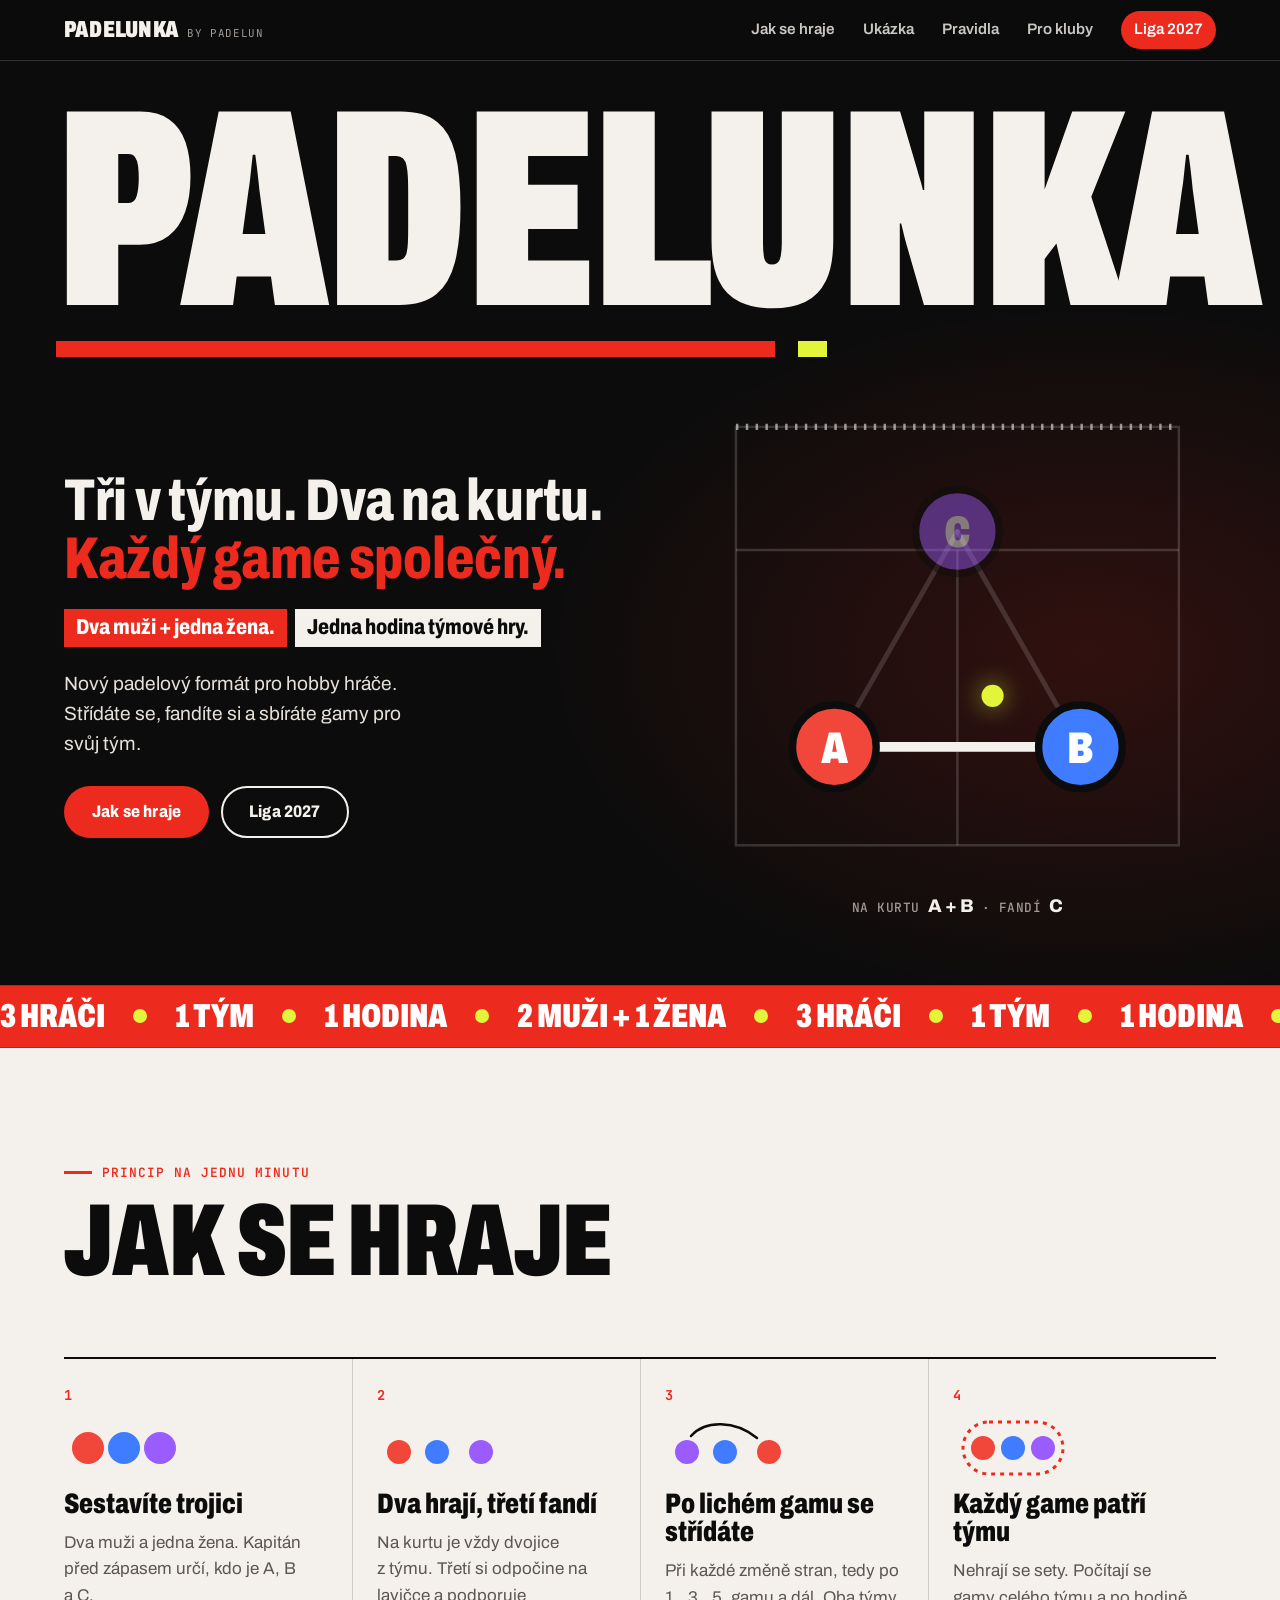
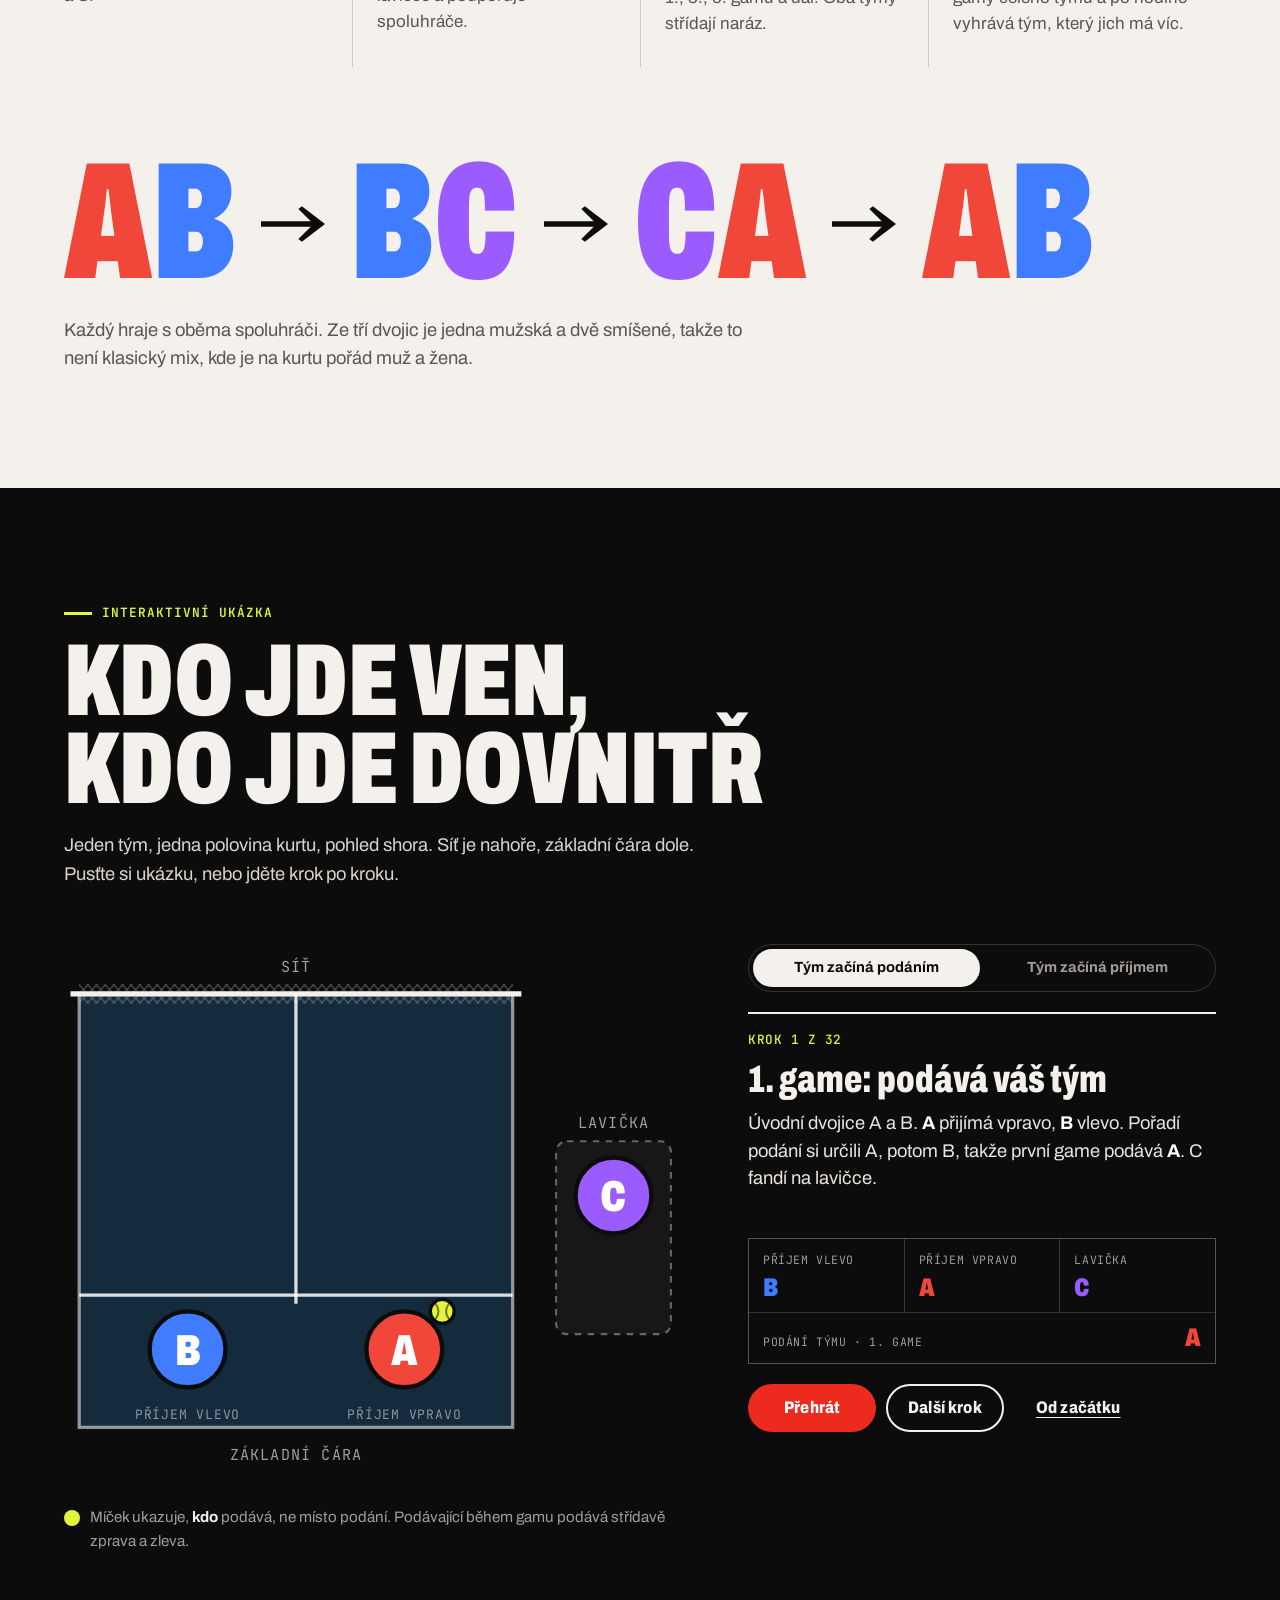
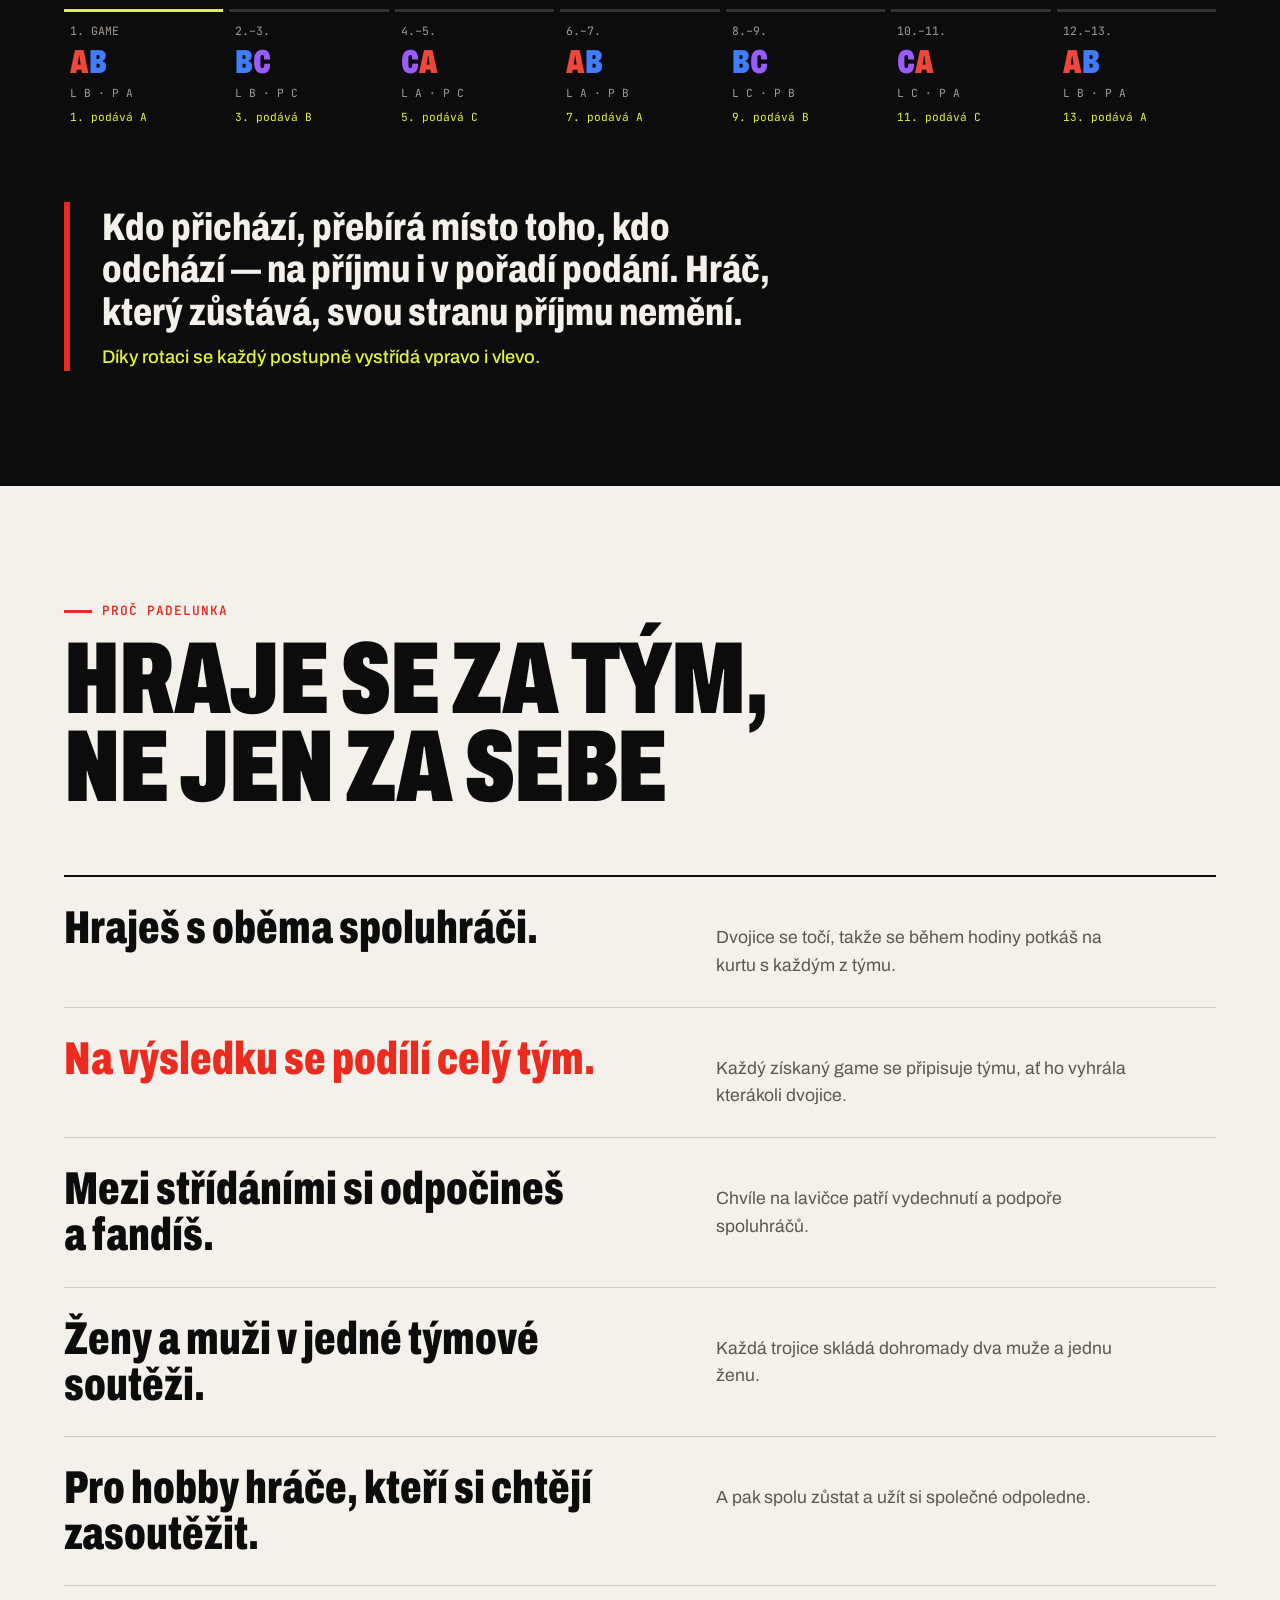
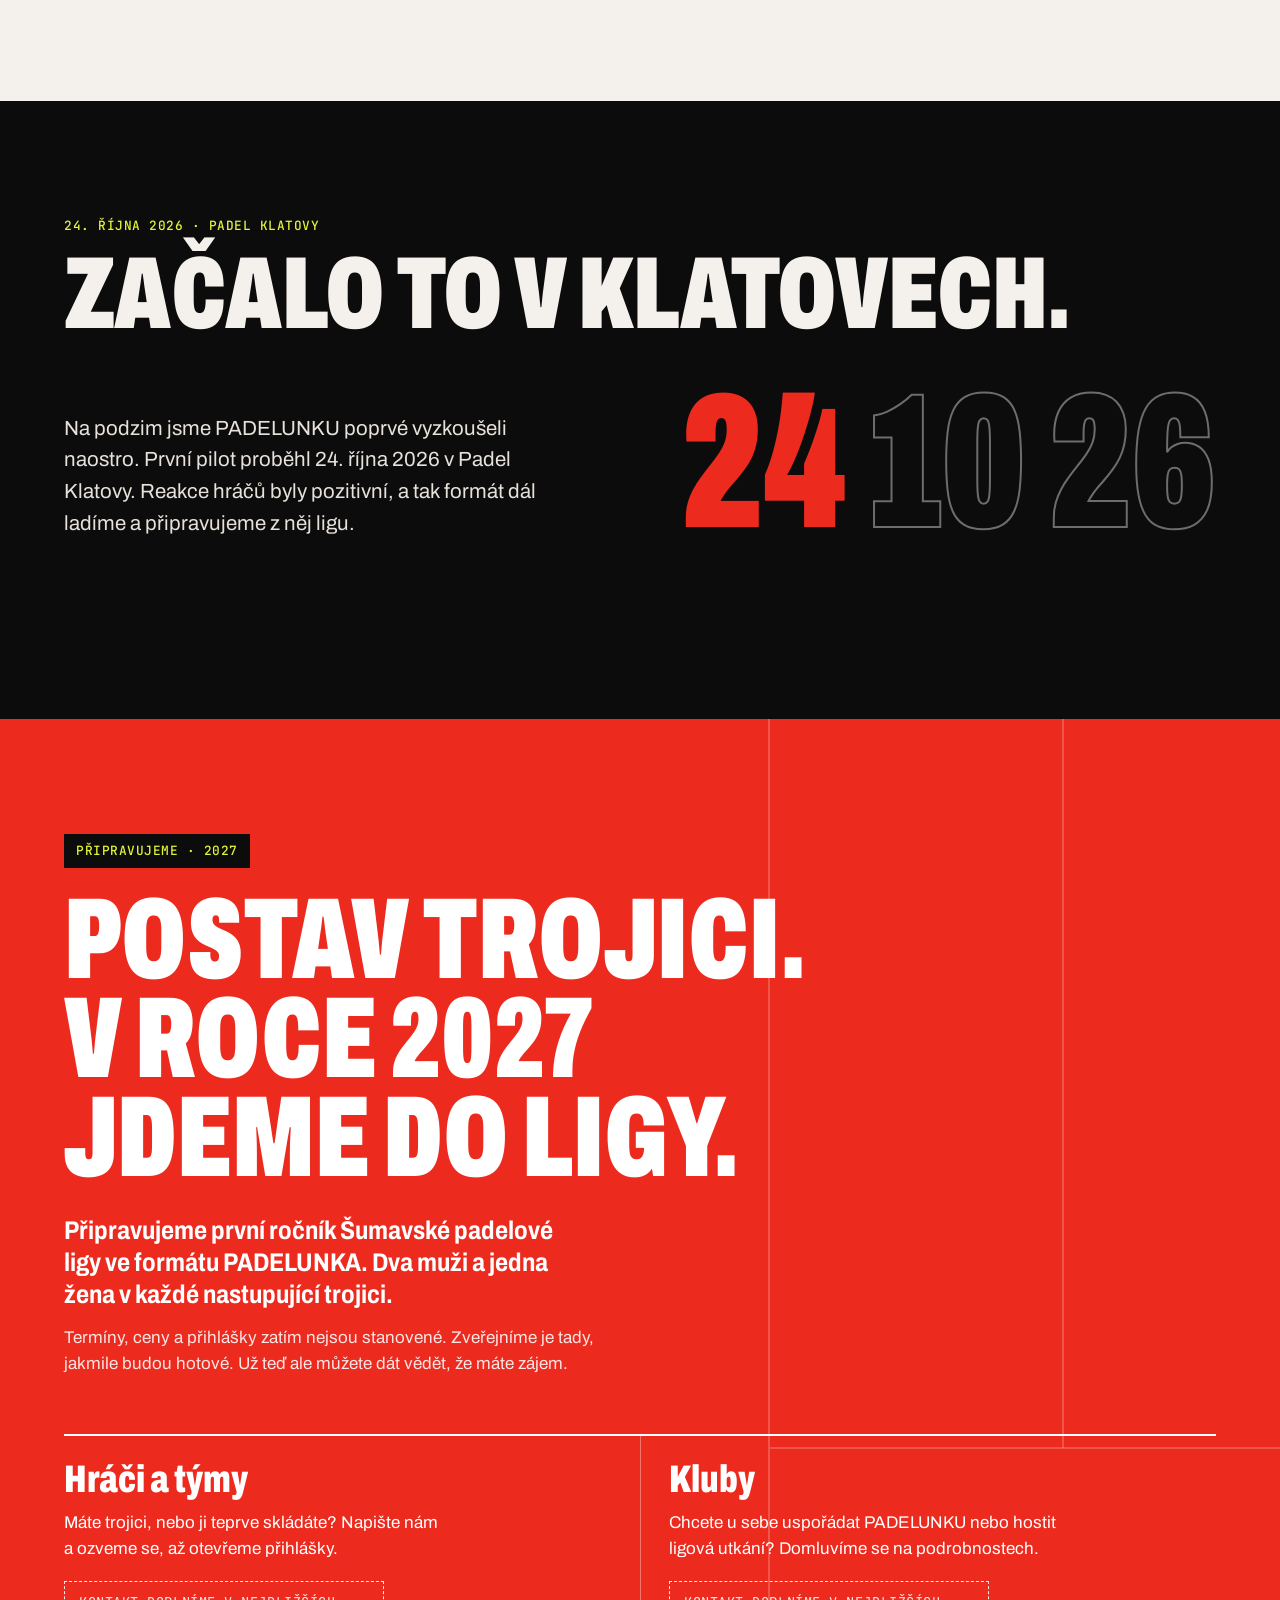
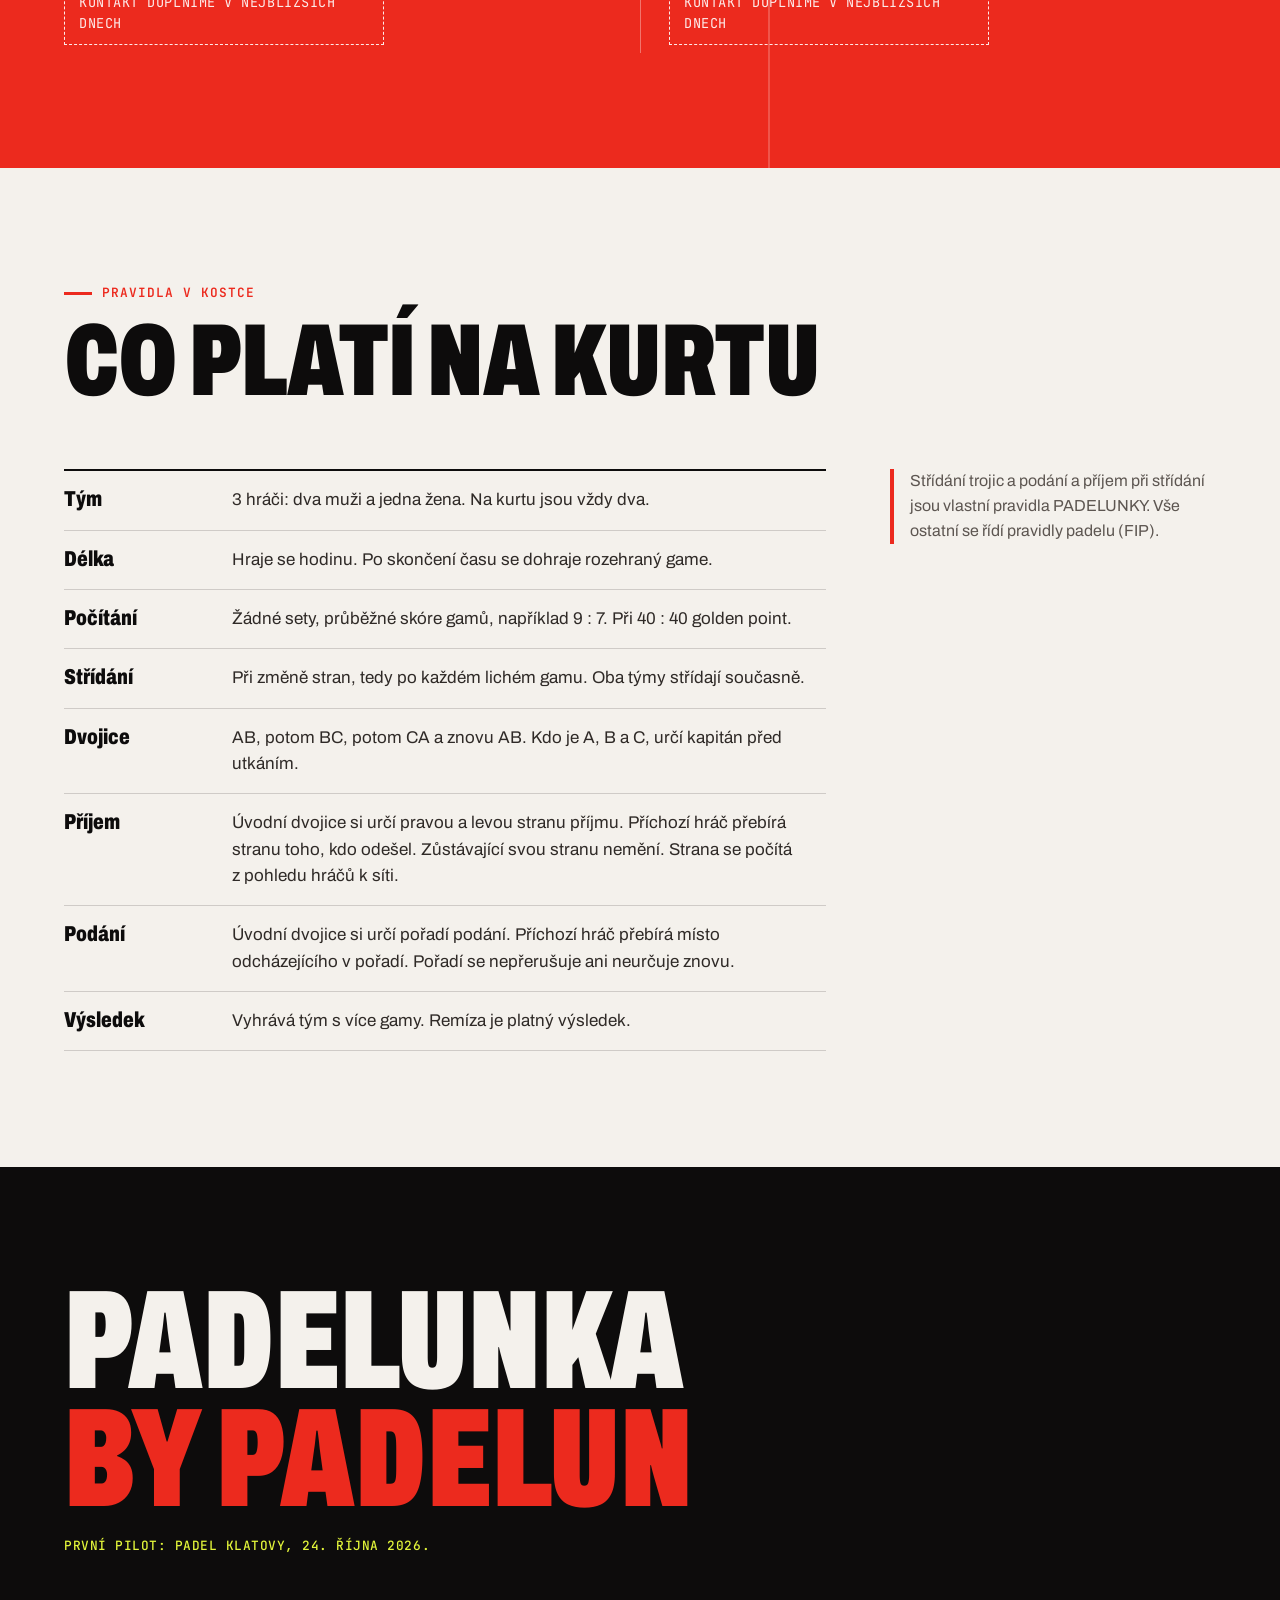
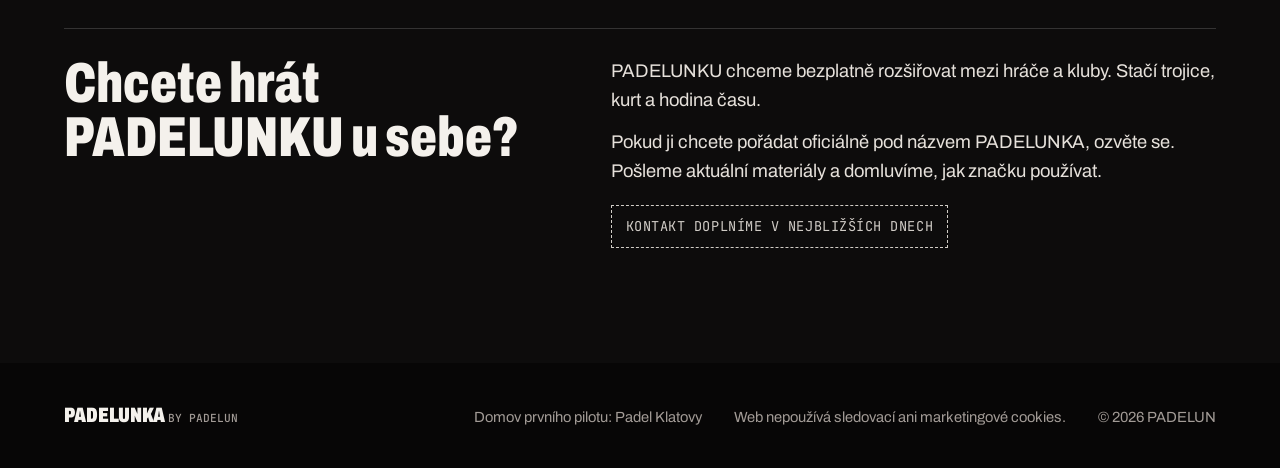
==== index.html @ 4b1b1ac6 "PADELUNKA web – první verze Co-Authored-By: Claude Opus 5.5 <noreply@anthropic.com> Claude-Session: " ====
<!doctype html>
<html lang="cs">
<head>
<meta charset="utf-8">
<meta name="viewport" content="width=device-width, initial-scale=1, viewport-fit=cover">
<title>PADELUNKA – tři v týmu, dva na kurtu</title>
<meta name="description" content="PADELUNKA je týmový padelový formát pro hobby hráče: tři v týmu, dva muži a jedna žena, dva na kurtu a hodina společné hry. Připravujeme Šumavskou padelovou ligu 2027.">
<meta name="theme-color" content="#0d0c0c">
<meta name="color-scheme" content="dark">
<link rel="canonical" href="https://padelunka.cz/">
<meta property="og:url" content="https://padelunka.cz/">
<meta property="og:type" content="website">
<meta property="og:locale" content="cs_CZ">
<meta property="og:site_name" content="PADELUNKA">
<meta property="og:title" content="PADELUNKA – tři v týmu, dva na kurtu">
<meta property="og:description" content="Nový týmový formát padelu pro hobby hráče. Dva muži + jedna žena, jedna hodina týmové hry. Připravujeme ligu 2027.">
<meta property="og:image" content="https://padelunka.cz/assets/img/og.png">
<meta property="og:image:type" content="image/png">
<meta property="og:image:width" content="1200">
<meta property="og:image:height" content="630">
<meta property="og:image:alt" content="PADELUNKA – 3 hráči, 1 tým, 1 hodina">
<meta name="twitter:card" content="summary_large_image">
<link rel="icon" href="assets/img/favicon.svg" type="image/svg+xml">
<link rel="icon" href="assets/img/favicon-32.png" sizes="32x32" type="image/png">
<link rel="apple-touch-icon" href="assets/img/apple-touch-icon.png">
<link rel="manifest" href="site.webmanifest">
<link rel="preload" href="assets/fonts/archivo-latin.woff2" as="font" type="font/woff2" crossorigin>
<link rel="preload" href="assets/fonts/archivo-latin-ext.woff2" as="font" type="font/woff2" crossorigin>
<link rel="stylesheet" href="assets/css/style.css">
<script src="assets/js/nastaveni.js" defer></script>
<script src="assets/js/web.js" defer></script>
<script src="assets/js/rotace.js" defer></script>
</head>
<body>
<a class="skip" href="#obsah">Přeskočit na obsah</a>

<header class="top">
  <div class="top__in">
    <a class="brand" href="#uvod" aria-label="PADELUNKA – na začátek stránky">
      <span class="brand__name">PADELUNKA</span><span class="brand__by">by PADELUN</span>
    </a>
    <nav class="nav" aria-label="Hlavní navigace">
      <a href="#jak-se-hraje">Jak se hraje</a>
      <a href="#ukazka">Ukázka</a>
      <a href="#pravidla">Pravidla</a>
      <a href="#kluby">Pro kluby</a>
      <a class="nav__liga" href="#liga">Liga 2027</a>
    </nav>
  </div>
</header>

<main id="obsah">

<!-- ============ ÚVOD ============ -->
<section class="hero" id="uvod" aria-labelledby="hero-nazev">
  <div class="wrap">
    <h1 class="hero__mega" id="hero-nazev">PADELUNKA</h1>
    <div class="hero__grid">
      <div class="hero__copy">
        <p class="hero__claim">Tři v týmu. Dva na kurtu. <em>Každý game společný.</em></p>
        <p class="hero__mix"><span>Dva muži + jedna žena.</span> <span>Jedna hodina týmové hry.</span></p>
        <p class="hero__lead">Nový padelový formát pro hobby hráče. Střídáte se, fandíte si a sbíráte gamy pro svůj tým.</p>
        <div class="hero__cta">
          <a class="btn btn--red" href="#jak-se-hraje">Jak se hraje</a>
          <a class="btn btn--line" href="#liga">Liga 2027</a>
        </div>
      </div>

      <figure class="hero__media" id="hero-media">
        <!-- Bez dodané fotky se zobrazí živé schéma trojice. Fotka se zapne v assets/js/nastaveni.js -->
        <div class="trio" aria-hidden="true">
          <svg viewBox="0 0 420 400" class="trio__svg">
            <g class="trio__court">
              <rect x="30" y="30" width="360" height="340"/>
              <line x1="30" y1="130" x2="390" y2="130"/>
              <line x1="210" y1="130" x2="210" y2="370"/>
              <line x1="30" y1="30" x2="390" y2="30" class="trio__net"/>
            </g>
            <g class="trio__edges">
              <line data-e="AB" x1="110" y1="290" x2="310" y2="290"/>
              <line data-e="BC" x1="310" y1="290" x2="210" y2="115"/>
              <line data-e="CA" x1="210" y1="115" x2="110" y2="290"/>
            </g>
            <circle class="trio__ball" r="9" cx="210" cy="290"/>
            <g class="trio__node" data-p="A" transform="translate(110 290)"><circle r="34"/><text dy="0.36em">A</text></g>
            <g class="trio__node" data-p="B" transform="translate(310 290)"><circle r="34"/><text dy="0.36em">B</text></g>
            <g class="trio__node" data-p="C" transform="translate(210 115)"><circle r="34"/><text dy="0.36em">C</text></g>
          </svg>
        </div>
        <figcaption class="trio__cap" aria-live="off"><span class="mono">Na kurtu</span> <b id="trio-pair">A + B</b> <span class="mono">· fandí</span> <b id="trio-rest">C</b></figcaption>
      </figure>
    </div>
  </div>
  <div class="ticker" aria-hidden="true">
    <div class="ticker__run">
      <span>3 hráči</span><i></i><span>1 tým</span><i></i><span>1 hodina</span><i></i><span>2 muži + 1 žena</span><i></i>
      <span>3 hráči</span><i></i><span>1 tým</span><i></i><span>1 hodina</span><i></i><span>2 muži + 1 žena</span><i></i>
    </div>
  </div>
</section>

<!-- ============ JAK SE HRAJE ============ -->
<section class="band band--paper" id="jak-se-hraje" aria-labelledby="jak-nazev">
  <div class="wrap">
    <p class="eyebrow">Princip na jednu minutu</p>
    <h2 class="h2" id="jak-nazev">Jak se hraje</h2>

    <ol class="steps">
      <li class="step">
        <span class="step__n">1</span>
        <svg class="step__pic" viewBox="0 0 120 60" aria-hidden="true"><circle cx="24" cy="30" r="16" class="pA"/><circle cx="60" cy="30" r="16" class="pB"/><circle cx="96" cy="30" r="16" class="pC"/></svg>
        <h3>Sestavíte trojici</h3>
        <p>Dva muži a jedna žena. Kapitán před zápasem určí, kdo je A, B a C.</p>
      </li>
      <li class="step">
        <span class="step__n">2</span>
        <svg class="step__pic" viewBox="0 0 120 60" aria-hidden="true"><rect x="2" y="6" width="78" height="48" class="court"/><circle cx="22" cy="34" r="12" class="pA"/><circle cx="60" cy="34" r="12" class="pB"/><circle cx="104" cy="34" r="12" class="pC"/></svg>
        <h3>Dva hrají, třetí fandí</h3>
        <p>Na kurtu je vždy dvojice z týmu. Třetí si odpočine na lavičce a podporuje spoluhráče.</p>
      </li>
      <li class="step">
        <span class="step__n">3</span>
        <svg class="step__pic" viewBox="0 0 120 60" aria-hidden="true"><rect x="2" y="6" width="78" height="48" class="court"/><circle cx="60" cy="34" r="12" class="pB"/><circle cx="22" cy="34" r="12" class="pC"/><circle cx="104" cy="34" r="12" class="pA"/><path d="M92 20 C 70 2, 40 2, 26 18" class="swap"/></svg>
        <h3>Po lichém gamu se střídáte</h3>
        <p>Při každé změně stran, tedy po 1., 3., 5. gamu a dál. Oba týmy střídají naráz.</p>
      </li>
      <li class="step">
        <span class="step__n">4</span>
        <svg class="step__pic" viewBox="0 0 120 60" aria-hidden="true"><circle cx="30" cy="30" r="12" class="pA"/><circle cx="60" cy="30" r="12" class="pB"/><circle cx="90" cy="30" r="12" class="pC"/><rect x="10" y="4" width="100" height="52" rx="26" class="team"/></svg>
        <h3>Každý game patří týmu</h3>
        <p>Nehrají se sety. Počítají se gamy celého týmu a po hodině vyhrává tým, který jich má víc.</p>
      </li>
    </ol>

    <div class="rot" role="img" aria-label="Pořadí dvojic: A a B, potom B a C, potom C a A, a znovu A a B">
      <span class="rot__pair"><b class="cA">A</b><b class="cB">B</b></span><i class="arr"></i>
      <span class="rot__pair"><b class="cB">B</b><b class="cC">C</b></span><i class="arr"></i>
      <span class="rot__pair"><b class="cC">C</b><b class="cA">A</b></span><i class="arr"></i>
      <span class="rot__pair"><b class="cA">A</b><b class="cB">B</b></span>
    </div>
    <p class="rot__note">Každý hraje s oběma spoluhráči. Ze tří dvojic je jedna mužská a dvě smíšené, takže to není klasický mix, kde je na kurtu pořád muž a žena.</p>
  </div>
</section>

<!-- ============ INTERAKTIVNÍ UKÁZKA ============ -->
<section class="band band--ink demo" id="ukazka" aria-labelledby="demo-nazev">
  <div class="wrap">
    <p class="eyebrow eyebrow--y">Interaktivní ukázka</p>
    <h2 class="h2" id="demo-nazev">Kdo jde ven, kdo jde dovnitř</h2>
    <p class="demo__intro">Jeden tým, jedna polovina kurtu, pohled shora. Síť je nahoře, základní čára dole. Pusťte si ukázku, nebo jděte krok po kroku.</p>

    <div class="demo__grid">
        <div class="seg demo__seg" role="radiogroup" aria-label="Jak tým začíná">
          <button type="button" role="radio" aria-checked="true" data-start="podani" id="start-podani">Tým začíná podáním</button>
          <button type="button" role="radio" aria-checked="false" data-start="prijem" id="start-prijem">Tým začíná příjmem</button>
        </div>
      <div class="demo__stage">
        <svg class="court" id="court" viewBox="-14 -46 584 500" role="img" aria-labelledby="court-title court-desc">
          <title id="court-title">Polovina padelového kurtu s hráči A, B a C</title>
          <desc id="court-desc">Schéma ukazuje, kdo stojí na příjmu vpravo, kdo vlevo, kdo sedí na lavičce a kdo bude podávat. Slovní popis každého kroku je v textu u schématu.</desc>
          <defs>
            <pattern id="mesh" width="8" height="8" patternUnits="userSpaceOnUse"><path d="M0 0L8 8M8 0L0 8" class="mesh"/></pattern>
          </defs>
          <!-- kurt 10 × 10 m, 1 m = 40 jednotek -->
          <rect x="0" y="0" width="400" height="400" class="c-floor"/>
          <rect x="0" y="0" width="400" height="400" class="c-wall"/>
          <rect x="0" y="-9" width="400" height="18" fill="url(#mesh)" class="c-netbg"/>
          <line x1="-8" y1="0" x2="408" y2="0" class="c-net"/>
          <line x1="0" y1="278" x2="400" y2="278" class="c-line"/>
          <line x1="200" y1="0" x2="200" y2="286" class="c-line"/>
          <rect x="0" y="278" width="200" height="122" class="c-zone" id="zone-L"/>
          <rect x="200" y="278" width="200" height="122" class="c-zone" id="zone-R"/>
          <text x="200" y="-20" class="c-lab" text-anchor="middle">SÍŤ</text>
          <text x="200" y="430" class="c-lab" text-anchor="middle">ZÁKLADNÍ ČÁRA</text>
          <text x="100" y="392" class="c-side" text-anchor="middle">PŘÍJEM VLEVO</text>
          <text x="300" y="392" class="c-side" text-anchor="middle">PŘÍJEM VPRAVO</text>
          <!-- lavička -->
          <g class="bench">
            <rect x="440" y="136" width="106" height="178" rx="10" class="b-box"/>
            <text x="493" y="124" text-anchor="middle" class="c-lab">LAVIČKA</text>
          </g>
          <!-- míček = kdo podává -->
          <g id="ball" class="ball" style="transform: translate(300px, 300px)"><circle r="11"/><path d="M-7 -8 Q 0 0 -7 8 M7 -8 Q 0 0 7 8" class="ball__seam"/></g>
          <!-- hráči -->
          <g class="pl" id="pl-A" data-p="A"><circle class="pl__ring" r="45"/><circle class="pl__dot" r="35"/><text dy="0.36em">A</text></g>
          <g class="pl" id="pl-B" data-p="B"><circle class="pl__ring" r="45"/><circle class="pl__dot" r="35"/><text dy="0.36em">B</text></g>
          <g class="pl" id="pl-C" data-p="C"><circle class="pl__ring" r="45"/><circle class="pl__dot" r="35"/><text dy="0.36em">C</text></g>
        </svg>

      </div>

      <div class="demo__panel">


        <div class="narr">
          <p class="narr__step mono" id="narr-step">Krok 1 z 32</p>
          <p class="narr__title" id="narr-title">1. game: podává váš tým</p>
          <p class="narr__text" id="narr-text" aria-live="polite">Úvodní dvojice A a B. <b>A</b> přijímá vpravo, <b>B</b> vlevo. Pořadí podání si určili A, potom B, takže první game podává <b>A</b>. C fandí na lavičce.</p>
        </div>

        <dl class="status">
          <div><dt>Příjem vlevo</dt><dd id="st-L">B</dd></div>
          <div><dt>Příjem vpravo</dt><dd id="st-R">A</dd></div>
          <div><dt>Lavička</dt><dd id="st-B">C</dd></div>
          <div class="status__srv"><dt id="st-srv-lab">Podání týmu · 1. game</dt><dd id="st-srv">A</dd></div>
        </dl>

        <div class="ctrl" role="group" aria-label="Ovládání ukázky">
          <button type="button" class="btn btn--red ctrl__play" id="btn-play" aria-pressed="false">Přehrát</button>
          <button type="button" class="btn btn--line" id="btn-next">Další krok</button>
          <button type="button" class="btn btn--ghost" id="btn-reset">Od začátku</button>
        </div>
      </div>
        <p class="demo__legend"><span class="ball-ico" aria-hidden="true"></span><span>Míček ukazuje, <b>kdo</b> podává, ne místo podání. Podávající během gamu podává střídavě zprava a zleva.</span></p>
    </div>

    <div class="tl" id="timeline" role="group" aria-label="Přehled prvních 13 gamů – kliknutím přeskočíte"></div>

    <blockquote class="rule">
      <p>Kdo přichází, přebírá místo toho, kdo odchází — na příjmu i v pořadí podání. Hráč, který zůstává, svou stranu příjmu nemění.</p>
      <p class="rule__add">Díky rotaci se každý postupně vystřídá vpravo i vlevo.</p>
    </blockquote>
  </div>
</section>

<!-- ============ PROČ ============ -->
<section class="band band--paper why" aria-labelledby="proc-nazev">
  <div class="wrap">
    <p class="eyebrow">Proč PADELUNKA</p>
    <h2 class="h2" id="proc-nazev">Hraje se za tým, ne jen za sebe</h2>
    <ul class="why__list">
      <li><b>Hraješ s oběma spoluhráči.</b> <span>Dvojice se točí, takže se během hodiny potkáš na kurtu s každým z týmu.</span></li>
      <li><b>Na výsledku se podílí celý tým.</b> <span>Každý získaný game se připisuje týmu, ať ho vyhrála kterákoli dvojice.</span></li>
      <li><b>Mezi střídáními si odpočineš a fandíš.</b> <span>Chvíle na lavičce patří vydechnutí a podpoře spoluhráčů.</span></li>
      <li><b>Ženy a muži v jedné týmové soutěži.</b> <span>Každá trojice skládá dohromady dva muže a jednu ženu.</span></li>
      <li><b>Pro hobby hráče, kteří si chtějí zasoutěžit.</b> <span>A pak spolu zůstat a užít si společné odpoledne.</span></li>
    </ul>
  </div>
</section>

<!-- ============ PILOT ============ -->
<section class="band band--ink pilot" id="pilot" aria-labelledby="pilot-nazev">
  <div class="wrap">
    <div class="pilot__head">
      <p class="pilot__date mono">24. října 2026 · Padel Klatovy</p>
      <h2 class="h2" id="pilot-nazev">Začalo to v Klatovech.</h2>
    </div>
    <div class="pilot__body">
      <p class="pilot__text">Na podzim jsme PADELUNKU poprvé vyzkoušeli naostro. První pilot proběhl 24.&nbsp;října 2026 v&nbsp;Padel Klatovy. Reakce hráčů byly pozitivní, a tak formát dál ladíme a připravujeme z něj ligu.</p>
      <p class="pilot__big" aria-hidden="true"><span>24</span><span>10</span><span>26</span></p>
    </div>
    <!-- Fotky z pilotu se zobrazí automaticky po vyplnění fotkyPilot v assets/js/nastaveni.js -->
    <div class="gallery" id="gallery" hidden></div>
  </div>
</section>

<!-- ============ LIGA 2027 ============ -->
<section class="band band--red liga" id="liga" aria-labelledby="liga-nazev">
  <div class="wrap">
    <p class="liga__badge mono">Připravujeme · 2027</p>
    <h2 class="liga__h" id="liga-nazev">Postav trojici. V roce 2027 jdeme do ligy.</h2>
    <p class="liga__lead">Připravujeme první ročník Šumavské padelové ligy ve formátu PADELUNKA. Dva muži a jedna žena v každé nastupující trojici.</p>
    <p class="liga__note">Termíny, ceny a přihlášky zatím nejsou stanovené. Zveřejníme je tady, jakmile budou hotové. Už teď ale můžete dát vědět, že máte zájem.</p>

    <div class="interest">
      <div class="interest__item">
        <h3>Hráči a týmy</h3>
        <p>Máte trojici, nebo ji teprve skládáte? Napište nám a ozveme se, až otevřeme přihlášky.</p>
        <div class="contact" data-predmet="Zájem o ligu PADELUNKA 2027 – hráči / tým" data-text="Dobrý den,%0A%0Amáme zájem o Šumavskou padelovou ligu ve formátu PADELUNKA.%0A%0ANázev týmu (pokud už ho máte):%0AJména hráčů:%0AMěsto / klub:%0A"></div>
      </div>
      <div class="interest__item">
        <h3>Kluby</h3>
        <p>Chcete u sebe uspořádat PADELUNKU nebo hostit ligová utkání? Domluvíme se na podrobnostech.</p>
        <div class="contact" data-predmet="PADELUNKA v našem klubu" data-text="Dobrý den,%0A%0Ajako klub máme zájem uspořádat PADELUNKU.%0A%0ANázev klubu:%0AMěsto:%0APočet kurtů:%0AKontaktní osoba:%0A"></div>
      </div>
    </div>
  </div>
</section>

<!-- ============ PRAVIDLA A VIDEO ============ -->
<section class="band band--paper rules" id="pravidla" aria-labelledby="pravidla-nazev">
  <div class="wrap">
    <p class="eyebrow">Pravidla v kostce</p>
    <h2 class="h2" id="pravidla-nazev">Co platí na kurtu</h2>

    <div class="rules__grid">
      <dl class="rules__list">
        <div><dt>Tým</dt><dd>3 hráči: dva muži a jedna žena. Na kurtu jsou vždy dva.</dd></div>
        <div><dt>Délka</dt><dd>Hraje se hodinu. Po skončení času se dohraje rozehraný game.</dd></div>
        <div><dt>Počítání</dt><dd>Žádné sety, průběžné skóre gamů, například 9 : 7. Při 40 : 40 golden point.</dd></div>
        <div><dt>Střídání</dt><dd>Při změně stran, tedy po každém lichém gamu. Oba týmy střídají současně.</dd></div>
        <div><dt>Dvojice</dt><dd>AB, potom BC, potom CA a znovu AB. Kdo je A, B a C, určí kapitán před utkáním.</dd></div>
        <div><dt>Příjem</dt><dd>Úvodní dvojice si určí pravou a levou stranu příjmu. Příchozí hráč přebírá stranu toho, kdo odešel. Zůstávající svou stranu nemění. Strana se počítá z pohledu hráčů k síti.</dd></div>
        <div><dt>Podání</dt><dd>Úvodní dvojice si určí pořadí podání. Příchozí hráč přebírá místo odcházejícího v pořadí. Pořadí se nepřerušuje ani neurčuje znovu.</dd></div>
        <div><dt>Výsledek</dt><dd>Vyhrává tým s více gamy. Remíza je platný výsledek.</dd></div>
      </dl>

      <aside class="rules__side">
        <p class="rules__fip">Střídání trojic a podání a příjem při střídání jsou vlastní pravidla PADELUNKY. Vše ostatní se řídí pravidly padelu (FIP).</p>
        <div id="rules-download"></div>
        <div id="video-slot"></div>
      </aside>
    </div>
  </div>
</section>

<!-- ============ PŮVOD A KLUBY ============ -->
<section class="band band--ink origin" id="kluby" aria-labelledby="kluby-nazev">
  <div class="wrap">
    <p class="origin__by"><span>PADELUNKA</span> <span class="origin__by2">by PADELUN</span></p>
    <p class="origin__pilot mono">První pilot: Padel Klatovy, 24. října 2026.</p>
    <div class="origin__grid">
      <h2 class="h3" id="kluby-nazev">Chcete hrát PADELUNKU u sebe?</h2>
      <div class="origin__text">
        <p>PADELUNKU chceme bezplatně rozšiřovat mezi hráče a kluby. Stačí trojice, kurt a hodina času.</p>
        <p>Pokud ji chcete pořádat oficiálně pod názvem PADELUNKA, ozvěte se. Pošleme aktuální materiály a domluvíme, jak značku používat.</p>
        <div class="contact" data-predmet="Oficiální zapojení klubu do PADELUNKY" data-text="Dobrý den,%0A%0Ajako klub bychom rádi pořádali PADELUNKU oficiálně.%0A%0ANázev klubu:%0AMěsto:%0AKontaktní osoba:%0A"></div>
      </div>
    </div>
  </div>
</section>

</main>

<footer class="foot">
  <div class="wrap foot__in">
    <p class="foot__brand">PADELUNKA <span>by PADELUN</span></p>
    <p>Domov prvního pilotu: Padel Klatovy</p>
    <p>Web nepoužívá sledovací ani marketingové cookies.</p>
    <p>© 2026 PADELUN</p>
  </div>
</footer>
</body>
</html>
---- assets/css/style.css ----
/* PADELUNKA – styl webu
   Koncept: plakát nové sportovní značky. Obří zúžené písmo, čáry kurtu jako mřížka,
   pásy černá / papír / červená. Žlutá jen pro míček. */

@font-face { font-family: "Archivo PL"; src: url(../fonts/archivo-latin.woff2) format("woff2-variations"), url(../fonts/archivo-latin.woff2) format("woff2"); font-weight: 100 900; font-stretch: 62% 125%; font-display: swap;
  unicode-range: U+0000-00FF,U+0131,U+0152-0153,U+02BB-02BC,U+02C6,U+02DA,U+02DC,U+0304,U+0308,U+0329,U+2000-206F,U+20AC,U+2122,U+2212,U+FEFF,U+FFFD; }
@font-face { font-family: "Archivo PL"; src: url(../fonts/archivo-latin-ext.woff2) format("woff2-variations"), url(../fonts/archivo-latin-ext.woff2) format("woff2"); font-weight: 100 900; font-stretch: 62% 125%; font-display: swap;
  unicode-range: U+0100-02BA,U+02BD-02C5,U+02C7-02CC,U+02CE-02D7,U+02DD-02FF,U+0304,U+0308,U+0329,U+1E00-1E9F,U+1EF2-1EFF,U+2020,U+20A0-20AB,U+20AD-20C0,U+2113,U+2C60-2C7F,U+A720-A7FF; }
@font-face { font-family: "Mono PL"; src: url(../fonts/mono-latin.woff2) format("woff2"); font-weight: 100 800; font-display: swap;
  unicode-range: U+0000-00FF,U+0131,U+0152-0153,U+02BB-02BC,U+02C6,U+02DA,U+02DC,U+0304,U+0308,U+0329,U+2000-206F,U+20AC,U+2122,U+2212,U+FEFF,U+FFFD; }
@font-face { font-family: "Mono PL"; src: url(../fonts/mono-latin-ext.woff2) format("woff2"); font-weight: 100 800; font-display: swap;
  unicode-range: U+0100-02BA,U+02BD-02C5,U+02C7-02CC,U+02CE-02D7,U+02DD-02FF,U+0304,U+0308,U+0329,U+1E00-1E9F,U+1EF2-1EFF,U+2020,U+20A0-20AB,U+20AD-20C0,U+2113,U+2C60-2C7F,U+A720-A7FF; }

:root {
  /* barvy */
  --ink: #0d0c0c;        /* téměř černá, lehce teplá */
  --ink-2: #181616;
  --paper: #f4f1ec;      /* bílá s nádechem kurtového písku */
  --white: #ffffff;
  --red: #ec2a1e;        /* hlavní červená */
  --red-deep: #c41d13;
  --ball: #e2f53a;       /* žlutá jen pro míček */
  --mute-d: #a29b96;     /* šedá na tmavém */
  --mute-l: #5d5651;     /* šedá na světlém */
  --line-d: rgba(255,255,255,.16);
  --line-l: rgba(13,12,12,.16);
  /* hráči */
  --pA: #f0473a; --pB: #3f7cff; --pC: #9b5cff;
  /* písmo */
  --f: "Archivo PL", "Arial Narrow", "Helvetica Neue", Arial, sans-serif;
  --mono: "Mono PL", ui-monospace, "SF Mono", Menlo, Consolas, monospace;
  /* rozměry */
  --gut: clamp(16px, 5vw, 72px);
  --max: 1360px;
  --ease: cubic-bezier(.2,.7,.2,1);
  color-scheme: dark;
}

*, *::before, *::after { box-sizing: border-box; }
html { -webkit-text-size-adjust: 100%; scroll-behavior: smooth; scroll-padding-top: 72px; }
body { margin: 0; background: var(--ink); color: var(--paper); font-family: var(--f); font-size: 1.0625rem; line-height: 1.55; font-stretch: 100%; overflow-x: clip; -webkit-font-smoothing: antialiased; }
img { max-width: 100%; display: block; }
h1, h2, h3, p, ol, ul, dl, dd, figure, blockquote { margin: 0; }
a { color: inherit; }
button { font: inherit; }
.mono { font-family: var(--mono); font-size: .8rem; letter-spacing: .04em; text-transform: uppercase; font-weight: 500; }
:focus-visible { outline: 3px solid var(--ball); outline-offset: 3px; border-radius: 2px; }
.skip { position: absolute; left: 12px; top: -60px; z-index: 50; background: var(--ball); color: var(--ink); padding: 10px 16px; font-weight: 700; text-decoration: none; }
.skip:focus { top: calc(10px + env(safe-area-inset-top, 0px)); }

.wrap { width: 100%; max-width: calc(var(--max) + 2 * var(--gut)); margin-inline: auto;
  padding-left: max(var(--gut), env(safe-area-inset-left, 0px)); padding-right: max(var(--gut), env(safe-area-inset-right, 0px)); }

/* ---------- hlavička ---------- */
body::before { content: ""; position: fixed; inset: 0 0 auto; height: env(safe-area-inset-top, 0px); z-index: 40; background: var(--ink); }
.top { position: sticky; top: env(safe-area-inset-top, 0px); z-index: 30; background: rgba(13,12,12,.88); backdrop-filter: blur(10px); -webkit-backdrop-filter: blur(10px); border-bottom: 1px solid var(--line-d); }
.top__in { display: flex; align-items: center; justify-content: space-between; gap: 16px; height: 60px; max-width: calc(var(--max) + 2 * var(--gut)); margin-inline: auto;
  padding-left: max(var(--gut), env(safe-area-inset-left, 0px)); padding-right: max(var(--gut), env(safe-area-inset-right, 0px)); }
.brand { display: flex; align-items: baseline; gap: 8px; text-decoration: none; white-space: nowrap; }
.brand__name { font-weight: 900; font-stretch: 70%; font-size: 1.45rem; letter-spacing: .01em; }
.brand__by { font-family: var(--mono); font-size: .68rem; color: var(--mute-d); text-transform: uppercase; letter-spacing: .06em; }
.nav { display: flex; align-items: center; gap: clamp(12px, 2.2vw, 28px); font-weight: 600; font-size: .95rem; }
.nav a { text-decoration: none; color: var(--paper); opacity: .82; }
.nav a:hover { opacity: 1; }
.nav__liga { opacity: 1 !important; background: var(--red); color: var(--white) !important; padding: 7px 13px; border-radius: 999px; }
@media (max-width: 760px) {
  .nav a:not(.nav__liga) { display: none; }
  .brand__by { display: none; }
}

/* ---------- tlačítka ---------- */
.btn { display: inline-flex; align-items: center; justify-content: center; gap: 10px; min-height: 52px; padding: 0 26px; border-radius: 999px; font-weight: 800; font-stretch: 85%; font-size: 1.05rem; letter-spacing: .01em; text-decoration: none; cursor: pointer; border: 2px solid transparent; transition: transform .2s var(--ease), background .2s, color .2s, border-color .2s; }
.btn:hover { transform: translateY(-2px); }
.btn:active { transform: translateY(0); }
.btn--red { background: var(--red); color: var(--white); }
.btn--red:hover { background: var(--red-deep); }
.btn--line { border-color: currentColor; color: inherit; background: transparent; }
.btn--ghost { background: transparent; color: inherit; border-color: transparent; text-decoration: underline; text-underline-offset: 4px; padding-inline: 12px; }
.btn--ink { background: var(--ink); color: var(--paper); }
.btn--paper { background: var(--paper); color: var(--ink); }

/* ---------- úvod ---------- */
.hero { position: relative; padding-top: clamp(20px, 3vw, 40px); background:
  radial-gradient(ellipse 60% 50% at 85% 60%, rgba(236,42,30,.16), transparent 70%), var(--ink); }
.hero__mega { font-weight: 900; font-stretch: 62%; line-height: .8; letter-spacing: -.012em; text-transform: uppercase;
  font-size: clamp(3rem, calc((min(100vw, calc(var(--max) + 2 * var(--gut))) - 2 * var(--gut)) * .244), 21rem);
  color: var(--paper); white-space: nowrap; margin-left: -.03em; }
.hero__mega::after { content: ""; display: block; height: .055em; width: 100%; margin-top: .06em; background: linear-gradient(90deg, var(--red) 0 62%, transparent 62% 64%, var(--ball) 64% 66.5%, transparent 66.5%); }
.hero__grid { display: grid; grid-template-columns: minmax(0, 1.05fr) minmax(0, .95fr); gap: clamp(24px, 5vw, 72px); align-items: center; padding-block: clamp(22px, 2.6vw, 36px) clamp(36px, 5vw, 72px); }
.hero__claim { font-weight: 800; font-stretch: 75%; font-size: clamp(2.1rem, 4.6vw, 4.3rem); line-height: .98; letter-spacing: -.005em; text-wrap: balance; }
.hero__claim em { font-style: normal; color: var(--red); display: block; }
.hero__mix { margin-top: 22px; display: flex; flex-wrap: wrap; gap: 8px; }
.hero__mix span { background: var(--paper); color: var(--ink); font-weight: 800; font-stretch: 80%; font-size: clamp(1.05rem, 1.7vw, 1.35rem); padding: 6px 12px; line-height: 1.2; }
.hero__mix span:first-child { background: var(--red); color: var(--white); }
.hero__lead { margin-top: 22px; max-width: 34ch; font-size: clamp(1.1rem, 1.5vw, 1.3rem); color: #e6e1db; }
.hero__cta { margin-top: 28px; display: flex; flex-wrap: wrap; gap: 12px; }

.hero__media { position: relative; min-width: 0; }
.trio__svg { width: 100%; max-width: 520px; display: block; margin-inline: auto; overflow: visible; }
.trio__court rect, .trio__court line { fill: none; stroke: var(--line-d); stroke-width: 2; }
.trio__court .trio__net { stroke: rgba(255,255,255,.55); stroke-width: 5; stroke-dasharray: 2 6; }
.trio__edges line { stroke: rgba(255,255,255,.14); stroke-width: 4; stroke-linecap: round; transition: stroke .6s, stroke-width .6s; }
.trio__edges line.on { stroke: var(--paper); stroke-width: 8; }
.trio__node circle { stroke: var(--ink); stroke-width: 6; transition: opacity .6s, transform .6s var(--ease); }
.trio__node text { fill: var(--white); font-weight: 900; font-stretch: 75%; font-size: 36px; text-anchor: middle; font-family: var(--f); }
.trio__node[data-p="A"] circle { fill: var(--pA); }
.trio__node[data-p="B"] circle { fill: var(--pB); }
.trio__node[data-p="C"] circle { fill: var(--pC); }
.trio__node.rest { opacity: .45; }
.trio__ball { fill: var(--ball); filter: drop-shadow(0 0 10px rgba(226,245,58,.6)); }
.trio__cap { text-align: center; margin-top: 10px; color: var(--mute-d); display: flex; gap: 8px; justify-content: center; align-items: baseline; flex-wrap: wrap; }
.trio__cap b { color: var(--paper); font-weight: 800; font-size: 1.15rem; }

.hero__photo { position: relative; aspect-ratio: 4 / 5; max-height: 640px; width: 100%; overflow: hidden; border-radius: 4px; background: var(--ink-2); }
.hero__photo img { width: 100%; height: 100%; object-fit: cover; }
.hero__photo::after { content: ""; position: absolute; inset: auto 0 0; height: 30%; background: linear-gradient(transparent, rgba(13,12,12,.65)); }
.hero__photo-tag { position: absolute; left: 14px; bottom: 12px; z-index: 1; color: var(--paper); }

.ticker { background: var(--red); color: var(--white); overflow: hidden; border-block: 1px solid rgba(0,0,0,.2); }
.ticker__run { display: flex; align-items: center; gap: 28px; width: max-content; padding-block: 14px; animation: tick 38s linear infinite; }
.ticker__run span { font-weight: 900; font-stretch: 70%; text-transform: uppercase; font-size: clamp(1.4rem, 2.6vw, 2.2rem); line-height: 1; white-space: nowrap; }
.ticker__run i { width: 14px; height: 14px; border-radius: 50%; background: var(--ball); flex: none; }
@keyframes tick { to { transform: translateX(-50%); } }

/* ---------- pásy ---------- */
.band { padding-block: clamp(64px, 9vw, 128px); }
.band--paper { background: var(--paper); color: var(--ink); }
.band--ink { background: var(--ink); color: var(--paper); }
.band--red { background: var(--red); color: var(--white); }
.eyebrow { font-family: var(--mono); font-size: .8rem; text-transform: uppercase; letter-spacing: .08em; font-weight: 600; color: var(--red); margin-bottom: 14px; display: flex; align-items: center; gap: 10px; }
.eyebrow::before { content: ""; width: 28px; height: 3px; background: currentColor; }
.eyebrow--y { color: var(--ball); }
.h2 { font-weight: 900; font-stretch: 66%; text-transform: uppercase; font-size: clamp(2.8rem, 8vw, 7.4rem); line-height: .86; letter-spacing: -.005em; text-wrap: balance; }
.h3 { font-weight: 850; font-stretch: 72%; font-size: clamp(2rem, 4.4vw, 3.8rem); line-height: .95; text-wrap: balance; }

/* ---------- jak se hraje ---------- */
.steps { list-style: none; padding: 0; margin-top: clamp(40px, 6vw, 72px); display: grid; grid-template-columns: repeat(4, minmax(0,1fr)); border-top: 2px solid var(--ink); }
.step { position: relative; padding: 26px 24px 30px 0; display: flex; flex-direction: column; gap: 12px; }
.step + .step { padding-left: 24px; border-left: 1px solid var(--line-l); }
.step__n { font-family: var(--mono); font-weight: 700; font-size: .85rem; color: var(--red); }
.step__pic { width: 120px; height: 60px; overflow: visible; }
.step__pic .pA { fill: var(--pA); } .step__pic .pB { fill: var(--pB); } .step__pic .pC { fill: var(--pC); }
.step__pic .court { fill: none; stroke: var(--ink); stroke-width: 2; }
.step__pic .team { fill: none; stroke: var(--red); stroke-width: 3; stroke-dasharray: 4 5; }
.step__pic .swap { fill: none; stroke: var(--ink); stroke-width: 2.5; stroke-linecap: round; marker-end: none; }
.step h3 { font-weight: 850; font-stretch: 75%; font-size: clamp(1.5rem, 2.2vw, 2rem); line-height: 1; }
.step p { color: var(--mute-l); max-width: 30ch; }

.rot { margin-top: clamp(48px, 7vw, 88px); display: flex; align-items: center; flex-wrap: wrap; gap: clamp(10px, 2vw, 28px); }
.rot__pair { display: inline-flex; font-weight: 900; font-stretch: 62%; font-size: clamp(4.2rem, 13vw, 11rem); line-height: .82; }
.rot__pair b { font-weight: 900; }
.cA { color: var(--pA); } .cB { color: var(--pB); } .cC { color: var(--pC); }
.arr { display: inline-block; width: clamp(28px, 5vw, 72px); height: clamp(18px, 3vw, 40px); background: currentColor; flex: none;
  -webkit-mask: url("data:image/svg+xml,%3Csvg xmlns='http://www.w3.org/2000/svg' viewBox='0 0 72 40'%3E%3Cpath d='M0 17h56L42 3l4-3 26 20-26 20-4-3 14-14H0z'/%3E%3C/svg%3E") center / contain no-repeat;
          mask: url("data:image/svg+xml,%3Csvg xmlns='http://www.w3.org/2000/svg' viewBox='0 0 72 40'%3E%3Cpath d='M0 17h56L42 3l4-3 26 20-26 20-4-3 14-14H0z'/%3E%3C/svg%3E") center / contain no-repeat; }
.rot__note { margin-top: 24px; max-width: 62ch; font-size: 1.15rem; color: var(--mute-l); }

/* ---------- ukázka ---------- */
.demo { background:
  linear-gradient(var(--line-d) 1px, transparent 1px) 0 0 / 100% 96px, var(--ink); background-blend-mode: normal; }
.demo { background: var(--ink); }
.demo__intro { margin-top: 18px; max-width: 58ch; color: #d9d3cc; font-size: 1.15rem; }
.demo__grid { margin-top: clamp(32px, 5vw, 56px); display: grid; grid-template-columns: minmax(0, 1.15fr) minmax(0, .85fr); grid-template-areas: "stage seg" "stage panel" "legend panel"; grid-template-rows: auto auto 1fr; column-gap: clamp(24px, 4vw, 64px); row-gap: 20px; align-items: start; }
.demo__stage { grid-area: stage; } .demo__seg { grid-area: seg; } .demo__panel { grid-area: panel; } .demo__legend { grid-area: legend; }
.demo__stage { min-width: 0; }
.court { width: 100%; height: auto; display: block; overflow: visible; }
.c-floor { fill: #142a3d; }
.c-wall { fill: none; stroke: rgba(255,255,255,.55); stroke-width: 3; }
.c-line { stroke: rgba(255,255,255,.85); stroke-width: 3; }
.c-net { stroke: var(--paper); stroke-width: 5; }
.c-netbg { opacity: .9; }
.mesh { stroke: rgba(255,255,255,.35); stroke-width: 1; }
.c-zone { fill: transparent; transition: fill .6s; }
.c-zone.hl { fill: rgba(226,245,58,.12); }
.c-lab { fill: var(--mute-d); font-family: var(--mono); font-size: 14px; letter-spacing: .08em; }
.c-side { fill: rgba(255,255,255,.5); font-family: var(--mono); font-size: 12px; letter-spacing: .06em; }
.b-box { fill: var(--ink-2); stroke: rgba(255,255,255,.35); stroke-width: 2; stroke-dasharray: 6 6; }
.pl { transition: transform 1.25s var(--ease), opacity .5s; }
.pl__dot { stroke: var(--ink); stroke-width: 4; }
.pl[data-p="A"] .pl__dot { fill: var(--pA); }
.pl[data-p="B"] .pl__dot { fill: var(--pB); }
.pl[data-p="C"] .pl__dot { fill: var(--pC); }
.pl text { fill: var(--white); font-family: var(--f); font-weight: 900; font-stretch: 75%; font-size: 40px; text-anchor: middle; pointer-events: none; }
.pl__ring { fill: none; stroke: var(--paper); stroke-width: 4; opacity: 0; transition: opacity .4s; }
.pl.out .pl__ring { opacity: 1; stroke: var(--paper); stroke-dasharray: 8 7; animation: spin 6s linear infinite; }
.pl.in .pl__ring { opacity: 1; stroke: var(--ball); }
.pl.stay .pl__ring { opacity: 1; stroke: var(--paper); }
.pl.dim { opacity: .55; }
@keyframes spin { to { stroke-dashoffset: -150; } }
.ball { transition: transform 1.1s var(--ease), opacity .5s; }
.ball circle { fill: var(--ball); stroke: var(--ink); stroke-width: 3; }
.ball__seam { fill: none; stroke: rgba(13,12,12,.55); stroke-width: 1.6; }
.ball.off { opacity: 0; }
.court.jump .pl, .court.jump .ball { transition: none !important; }
.ball.pulse circle { animation: ballpulse 1.2s ease-in-out 2; }
@keyframes ballpulse { 50% { r: 15; } }
.demo__legend { margin-top: 0; color: var(--mute-d); font-size: .95rem; display: flex; gap: 10px; align-items: flex-start; }
.demo__legend b { color: var(--paper); }
.ball-ico { flex: none; width: 16px; height: 16px; border-radius: 50%; background: var(--ball); margin-top: 4px; }

.demo__panel { min-width: 0; display: flex; flex-direction: column; gap: 20px; }
.seg { display: grid; grid-template-columns: 1fr 1fr; border: 1px solid var(--line-d); border-radius: 999px; padding: 4px; gap: 4px; }
.seg button { border: 0; background: transparent; color: var(--mute-d); padding: 10px 8px; border-radius: 999px; cursor: pointer; font-weight: 700; font-size: .92rem; line-height: 1.2; }
.seg button[aria-checked="true"] { background: var(--paper); color: var(--ink); }
.narr { border-top: 2px solid var(--paper); padding-top: 16px; min-height: 206px; }
.narr__step { color: var(--ball); }
.narr__title { margin-top: 10px; font-weight: 850; font-stretch: 72%; font-size: clamp(1.9rem, 3vw, 2.6rem); line-height: 1; }
.narr__text { margin-top: 12px; font-size: 1.15rem; line-height: 1.5; color: #e9e4de; }
.narr__text b { color: var(--white); }
.status { display: grid; grid-template-columns: repeat(3, minmax(0,1fr)); gap: 1px; background: var(--line-d); border: 1px solid var(--line-d); }
.status div { background: var(--ink); padding: 12px 14px; display: flex; flex-direction: column; gap: 6px; min-width: 0; }
.status .status__srv { flex-direction: row; justify-content: space-between; align-items: baseline; }
.status dt { font-family: var(--mono); font-size: .72rem; text-transform: uppercase; letter-spacing: .05em; color: var(--mute-d); }
.status dd { font-weight: 900; font-stretch: 75%; font-size: 1.6rem; line-height: 1; }
.status .status__srv { grid-column: 1 / -1; }
.status .status__srv dd { color: var(--ball); }
.status dd[data-p="A"] { color: var(--pA); } .status dd[data-p="B"] { color: var(--pB); } .status dd[data-p="C"] { color: var(--pC); }
.ctrl { display: flex; flex-wrap: wrap; gap: 10px; }
.ctrl .btn { min-height: 48px; padding-inline: 20px; }
.ctrl__play { min-width: 128px; }

.tl { margin-top: clamp(32px, 5vw, 56px); display: grid; grid-template-columns: repeat(7, minmax(0,1fr)); gap: 6px; }
.tl button { all: unset; box-sizing: border-box; cursor: pointer; border-top: 3px solid var(--line-d); padding: 10px 6px 4px; display: flex; flex-direction: column; gap: 6px; min-width: 0; transition: border-color .3s; }
.tl button:focus-visible { outline: 3px solid var(--ball); outline-offset: 2px; }
.tl button.now { border-color: var(--ball); }
.tl button.done { border-color: rgba(255,255,255,.5); }
.tl__g { font-family: var(--mono); font-size: .72rem; color: var(--mute-d); text-transform: uppercase; white-space: nowrap; }
.tl__pair { font-weight: 900; font-stretch: 66%; font-size: clamp(1.3rem, 2.6vw, 2.1rem); line-height: 1; }
.tl__rl { font-family: var(--mono); font-size: .7rem; color: var(--mute-d); white-space: nowrap; }
.tl__srv { font-family: var(--mono); font-size: .7rem; color: var(--ball); white-space: nowrap; min-height: 1em; }

.rule { margin-top: clamp(40px, 6vw, 72px); border-left: 6px solid var(--red); padding: 4px 0 4px clamp(18px, 3vw, 32px); max-width: 980px; }
.rule p { font-weight: 800; font-stretch: 78%; font-size: clamp(1.5rem, 3vw, 2.4rem); line-height: 1.1; text-wrap: balance; }
.rule .rule__add { margin-top: 14px; font-weight: 500; font-stretch: 100%; font-size: 1.15rem; color: var(--ball); }

/* ---------- proč ---------- */
.why__list { list-style: none; padding: 0; margin-top: clamp(36px, 5vw, 64px); border-top: 2px solid var(--ink); }
.why__list li { display: grid; grid-template-columns: minmax(0, 1.1fr) minmax(0, .9fr); gap: 12px 40px; padding-block: clamp(18px, 2.4vw, 28px); border-bottom: 1px solid var(--line-l); align-items: baseline; }
.why__list b { font-weight: 850; font-stretch: 70%; font-size: clamp(1.7rem, 3.6vw, 3.2rem); line-height: 1; }
.why__list span { color: var(--mute-l); font-size: 1.1rem; max-width: 42ch; }
.why__list li:nth-child(2) b { color: var(--red); }

/* ---------- pilot ---------- */
.pilot__date { color: var(--ball); margin-bottom: 14px; }
.pilot__body { margin-top: clamp(28px, 4vw, 48px); display: grid; grid-template-columns: minmax(0, .9fr) minmax(0, 1.1fr); gap: clamp(24px, 4vw, 64px); align-items: end; }
.pilot__text { font-size: clamp(1.15rem, 1.6vw, 1.4rem); max-width: 40ch; color: #e6e1db; }
.pilot__big { display: flex; justify-content: flex-end; gap: .12em; font-weight: 900; font-stretch: 62%; font-size: clamp(5rem, 15vw, 14rem); line-height: .8; color: transparent; -webkit-text-stroke: 2px rgba(255,255,255,.4); }
.pilot__big span:first-child { color: var(--red); -webkit-text-stroke: 0; }
.gallery { margin-top: clamp(36px, 5vw, 64px); display: grid; grid-template-columns: repeat(12, minmax(0,1fr)); gap: 10px; }
.gallery figure { position: relative; overflow: hidden; background: var(--ink-2); min-width: 0; }
.gallery img { position: absolute; inset: 0; width: 100%; height: 100%; object-fit: cover; }
.gallery figcaption { position: absolute; left: 10px; bottom: 8px; font-family: var(--mono); font-size: .7rem; text-transform: uppercase; background: rgba(13,12,12,.75); padding: 4px 8px; }
.gallery figure:nth-child(1) { grid-column: span 7; aspect-ratio: 4/3; }
.gallery figure:nth-child(2) { grid-column: span 5; aspect-ratio: auto; }
.gallery figure:nth-child(3) { grid-column: span 5; aspect-ratio: 4/3; }
.gallery figure:nth-child(4) { grid-column: span 7; aspect-ratio: auto; }
.gallery figure:nth-child(n+5) { grid-column: span 6; aspect-ratio: 3/2; }

/* ---------- liga ---------- */
.liga { position: relative; overflow: hidden; }
.liga::before { content: ""; position: absolute; top: -2px; bottom: -2px; right: -6%; width: min(46%, 640px); pointer-events: none;
  border: 2px solid rgba(255,255,255,.2); border-right: 0;
  background:
    linear-gradient(rgba(255,255,255,.2), rgba(255,255,255,.2)) 0 69.5% / 100% 2px no-repeat,
    linear-gradient(rgba(255,255,255,.2), rgba(255,255,255,.2)) 50% 0 / 2px 69.5% no-repeat; }
@media (max-width: 960px) { .liga::before { display: none; } }
.liga .wrap { position: relative; }
.liga__badge { display: inline-block; background: var(--ink); color: var(--ball); padding: 7px 12px; }
.liga__h { margin-top: 22px; font-weight: 900; font-stretch: 64%; text-transform: uppercase; font-size: clamp(3rem, 9vw, 8.6rem); line-height: .86; text-wrap: balance; max-width: 17ch; }
.liga__lead { margin-top: 28px; font-weight: 700; font-stretch: 85%; font-size: clamp(1.25rem, 2vw, 1.7rem); line-height: 1.25; max-width: 40ch; }
.liga__note { margin-top: 14px; max-width: 56ch; color: rgba(255,255,255,.88); }
.interest { margin-top: clamp(36px, 5vw, 56px); display: grid; grid-template-columns: repeat(2, minmax(0,1fr)); gap: 0; border-top: 2px solid var(--white); }
.interest__item { padding: 24px 28px 8px 0; display: flex; flex-direction: column; gap: 12px; min-width: 0; }
.interest__item + .interest__item { padding-left: 28px; border-left: 1px solid rgba(255,255,255,.35); }
.interest h3 { font-weight: 850; font-stretch: 72%; font-size: clamp(1.8rem, 3vw, 2.6rem); line-height: 1; }
.interest p { max-width: 40ch; }

.contact { display: flex; flex-direction: column; gap: 10px; align-items: flex-start; margin-top: 6px; }
.contact__row { display: flex; flex-wrap: wrap; gap: 10px; align-items: center; }
.contact__mail { font-family: var(--mono); font-size: .9rem; user-select: all; word-break: break-all; }
.contact__copy { background: transparent; border: 1px solid currentColor; color: inherit; border-radius: 999px; padding: 6px 12px; cursor: pointer; font-size: .85rem; font-weight: 600; }
.contact__todo { font-family: var(--mono); font-size: .85rem; text-transform: uppercase; letter-spacing: .04em; border: 1px dashed currentColor; padding: 10px 14px; opacity: .9; }

/* ---------- pravidla ---------- */
.rules__grid { margin-top: clamp(36px, 5vw, 64px); display: grid; grid-template-columns: minmax(0, 1.4fr) minmax(0, .6fr); gap: clamp(28px, 5vw, 72px); align-items: start; }
.rules__list { border-top: 2px solid var(--ink); }
.rules__list div { display: grid; grid-template-columns: 9.5rem minmax(0,1fr); gap: 16px; padding-block: 16px; border-bottom: 1px solid var(--line-l); }
.rules__list dt { font-weight: 850; font-stretch: 75%; font-size: 1.35rem; line-height: 1.15; }
.rules__list dd { color: #2f2a27; }
.rules__side { display: flex; flex-direction: column; gap: 22px; }
.rules__fip { font-size: 1rem; color: var(--mute-l); border-left: 4px solid var(--red); padding-left: 16px; }
.dl { display: flex; flex-direction: column; gap: 8px; }
.dl__meta { font-family: var(--mono); font-size: .78rem; color: var(--mute-l); text-transform: uppercase; }
.video video { width: 100%; aspect-ratio: 16/9; background: var(--ink); display: block; }
.video p { margin-top: 8px; font-size: .9rem; color: var(--mute-l); }

/* ---------- původ ---------- */
.origin__by { display: flex; flex-wrap: wrap; align-items: baseline; gap: 0 .25em; font-weight: 900; font-stretch: 62%; text-transform: uppercase; font-size: clamp(3.4rem, 11vw, 10.5rem); line-height: .84; }
.origin__by2 { color: var(--red); }
.origin__pilot { margin-top: 18px; color: var(--ball); }
.origin__grid { margin-top: clamp(40px, 6vw, 72px); padding-top: 28px; border-top: 1px solid var(--line-d); display: grid; grid-template-columns: minmax(0, .9fr) minmax(0, 1.1fr); gap: clamp(24px, 4vw, 64px); }
.origin__text { display: flex; flex-direction: column; gap: 14px; font-size: 1.15rem; color: #e6e1db; max-width: 58ch; }

/* ---------- patička ---------- */
.foot { background: #070606; color: var(--mute-d); padding-block: 36px calc(36px + env(safe-area-inset-bottom, 0px)); font-size: .92rem; }
.foot__in { display: flex; flex-wrap: wrap; gap: 10px 32px; align-items: baseline; }
.foot__brand { color: var(--paper); font-weight: 900; font-stretch: 70%; font-size: 1.3rem; margin-right: auto; }
.foot__brand span { font-family: var(--mono); font-size: .7rem; font-weight: 500; color: var(--mute-d); text-transform: uppercase; }

/* ---------- mobil ---------- */
@media (max-width: 960px) {
  .hero__grid, .demo__grid, .pilot__body, .rules__grid, .origin__grid { grid-template-columns: minmax(0, 1fr); }
  .steps { grid-template-columns: repeat(2, minmax(0,1fr)); }
  .step:nth-child(3) { padding-left: 0; border-left: 0; }
  .step:nth-child(n+3) { border-top: 1px solid var(--line-l); }
  .pilot__big { justify-content: flex-start; }
  .trio__svg { max-width: 420px; }
  .demo__grid { grid-template-columns: minmax(0,1fr); grid-template-areas: "seg" "stage" "panel" "legend"; grid-template-rows: auto; row-gap: 18px; }
  .narr { min-height: 0; }
}
@media (max-width: 640px) {
  body { font-size: 1rem; }
  .steps { grid-template-columns: minmax(0, 1fr); }
  .step, .step + .step { padding: 22px 0; border-left: 0; }
  .step + .step { border-top: 1px solid var(--line-l); }
  .why__list li { grid-template-columns: minmax(0,1fr); }
  .interest { grid-template-columns: minmax(0,1fr); }
  .interest__item + .interest__item { padding-left: 0; border-left: 0; border-top: 1px solid rgba(255,255,255,.35); margin-top: 18px; }
  .rules__list div { grid-template-columns: minmax(0,1fr); gap: 4px; }
  .tl { grid-template-columns: repeat(4, minmax(0,1fr)); row-gap: 14px; }
  .rot { gap: 8px; flex-wrap: nowrap; }
  .rot__pair { font-size: 12.4vw; }
  .arr { width: 22px; height: 14px; }
  .narr { min-height: 240px; }
  .gallery figure:nth-child(n) { grid-column: span 12; aspect-ratio: 4/3; }
  .hero__cta .btn { flex: 1 1 140px; }
  .ctrl .btn { flex: 1 1 auto; }
  .trio__svg { max-width: 300px; }
  .hero__photo { aspect-ratio: 4 / 3; }
}

/* ---------- omezení pohybu ---------- */
@media (prefers-reduced-motion: reduce) {
  html { scroll-behavior: auto; }
  *, *::before, *::after { animation-duration: .001ms !important; animation-iteration-count: 1 !important; transition-duration: .001ms !important; }
  .ticker__run { animation: none; }
}
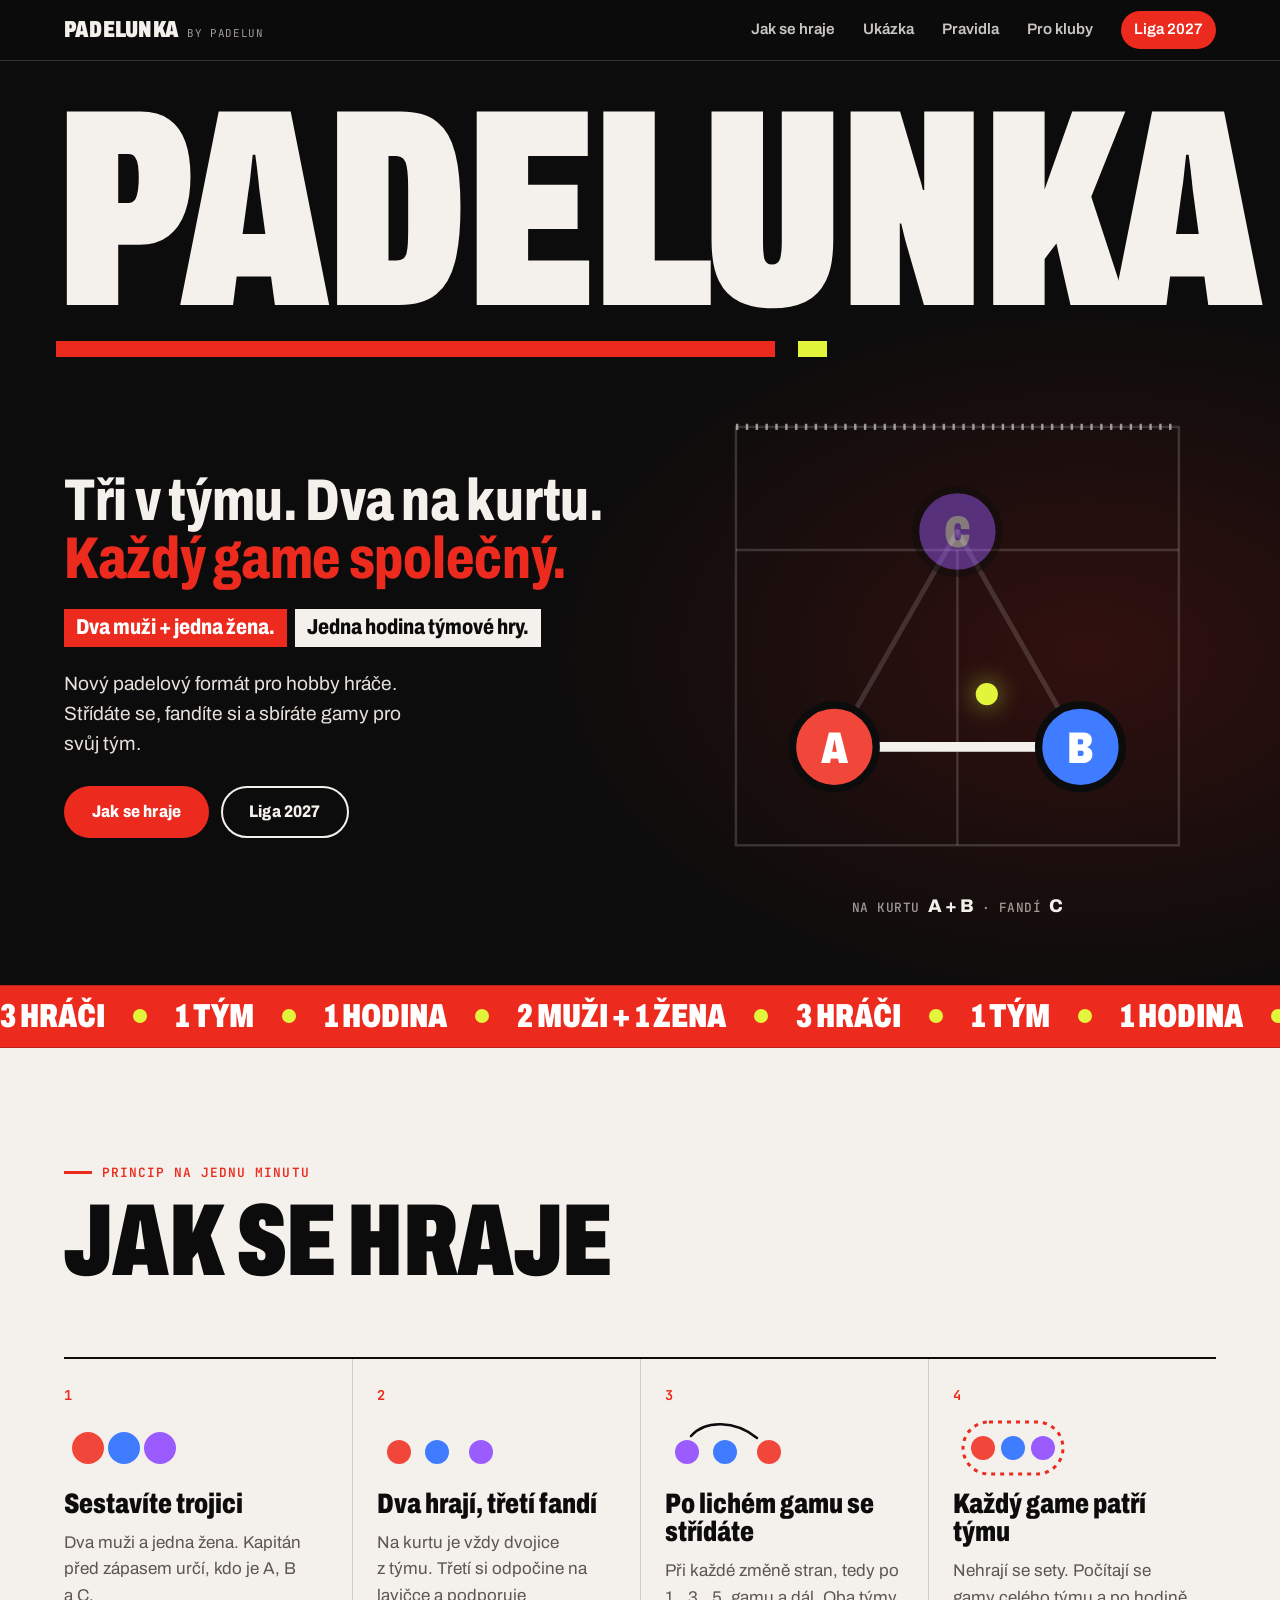
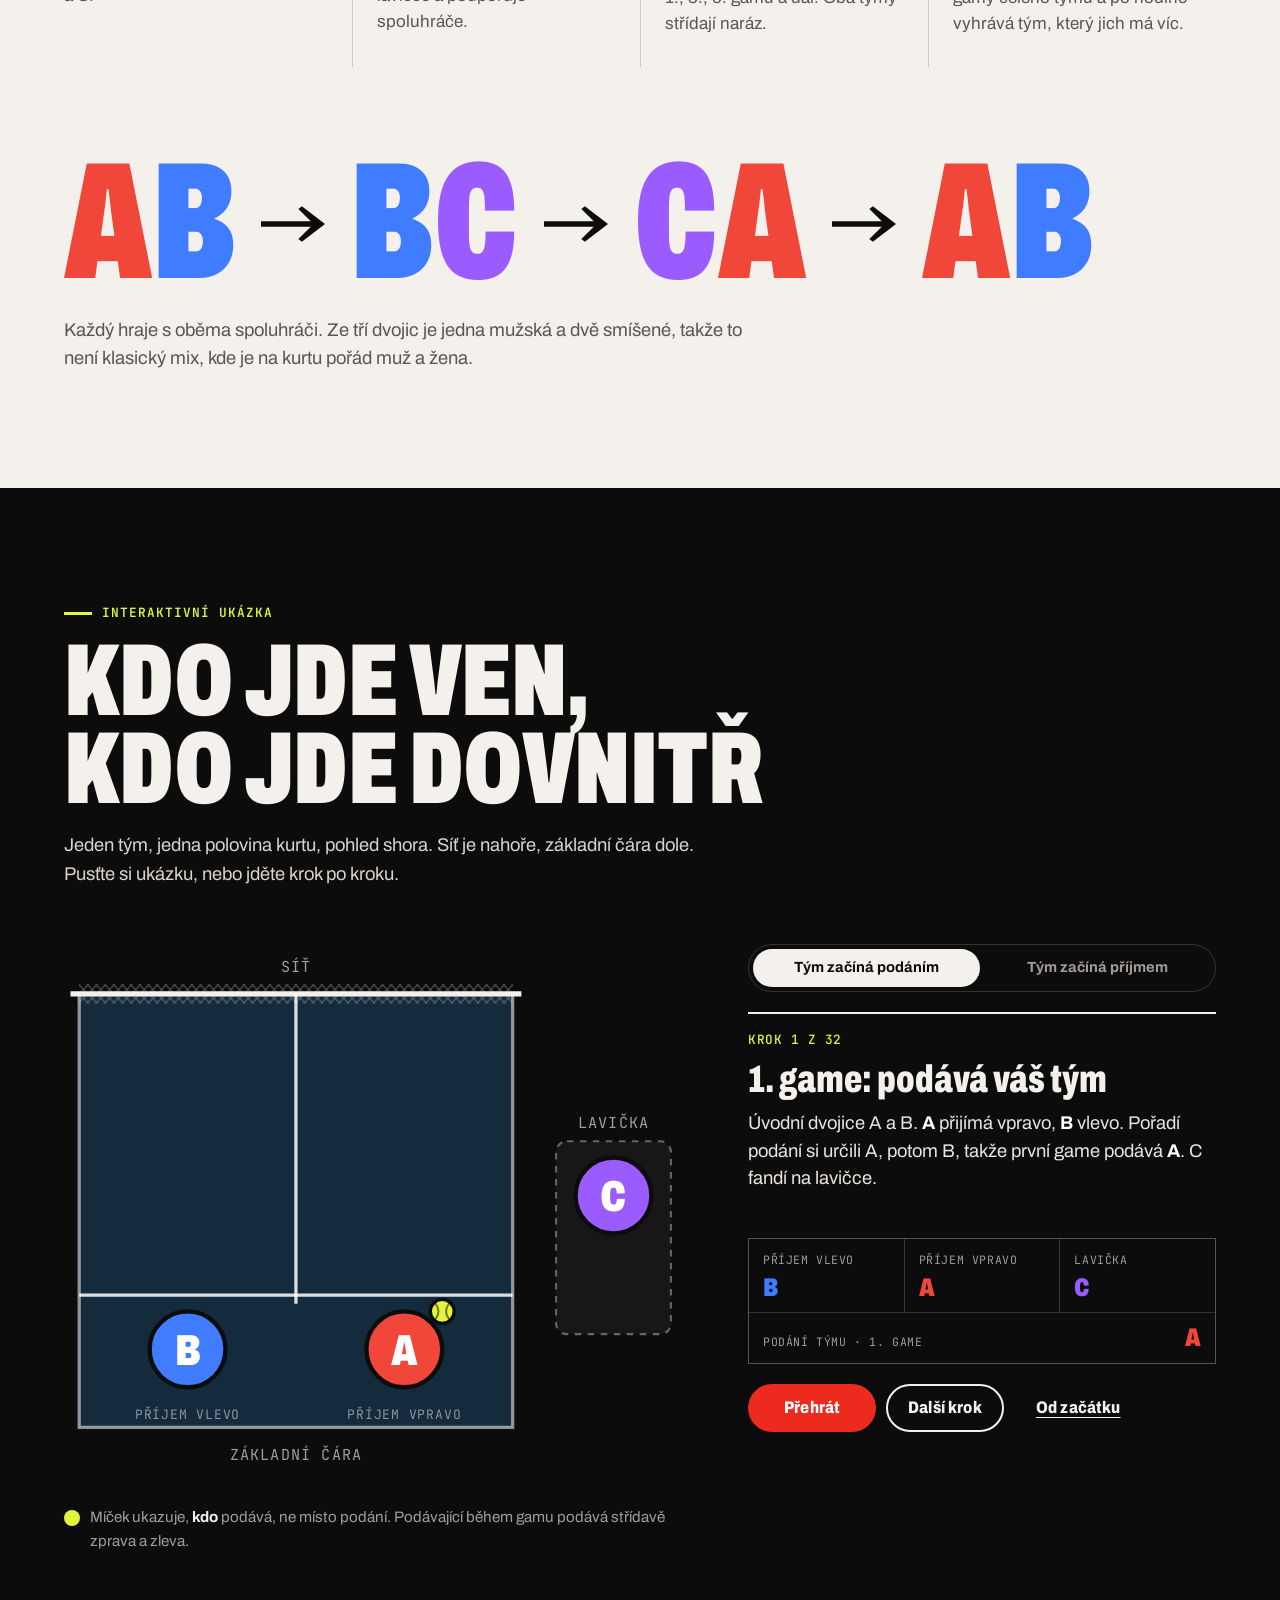
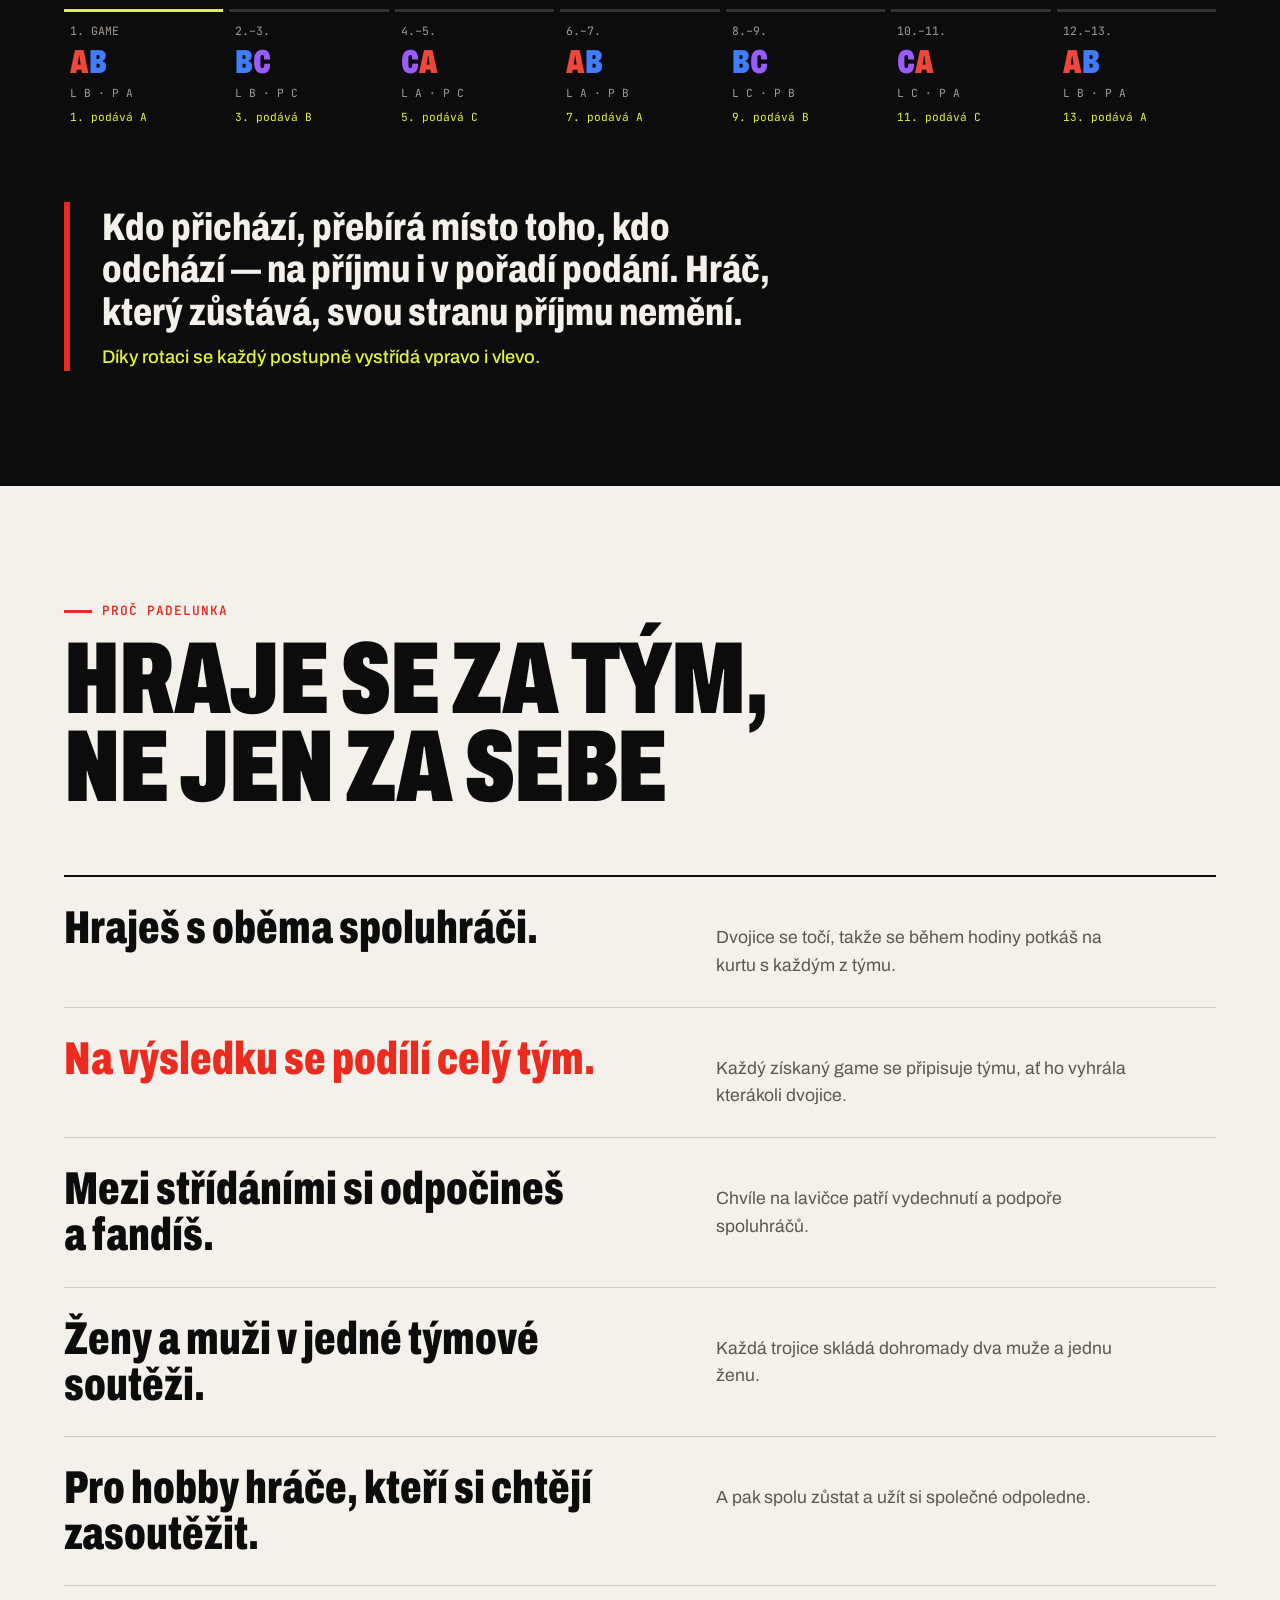
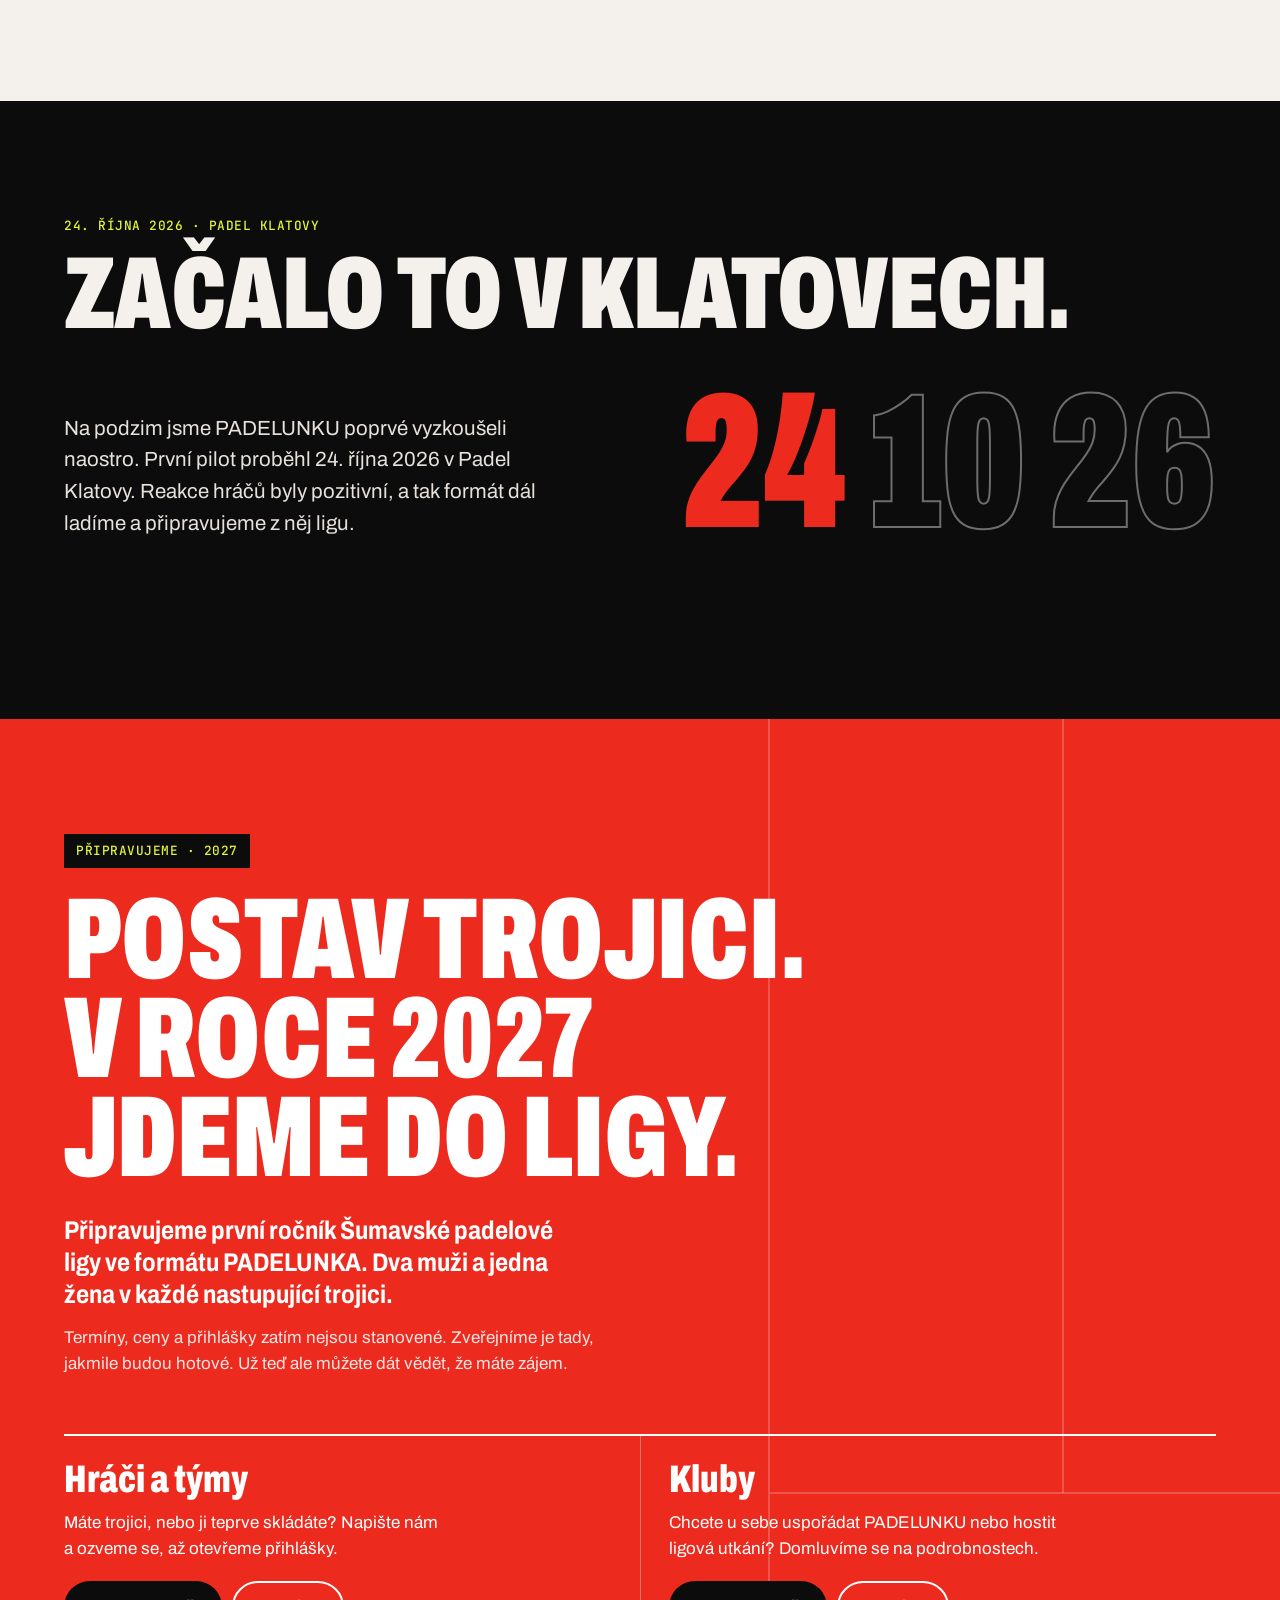
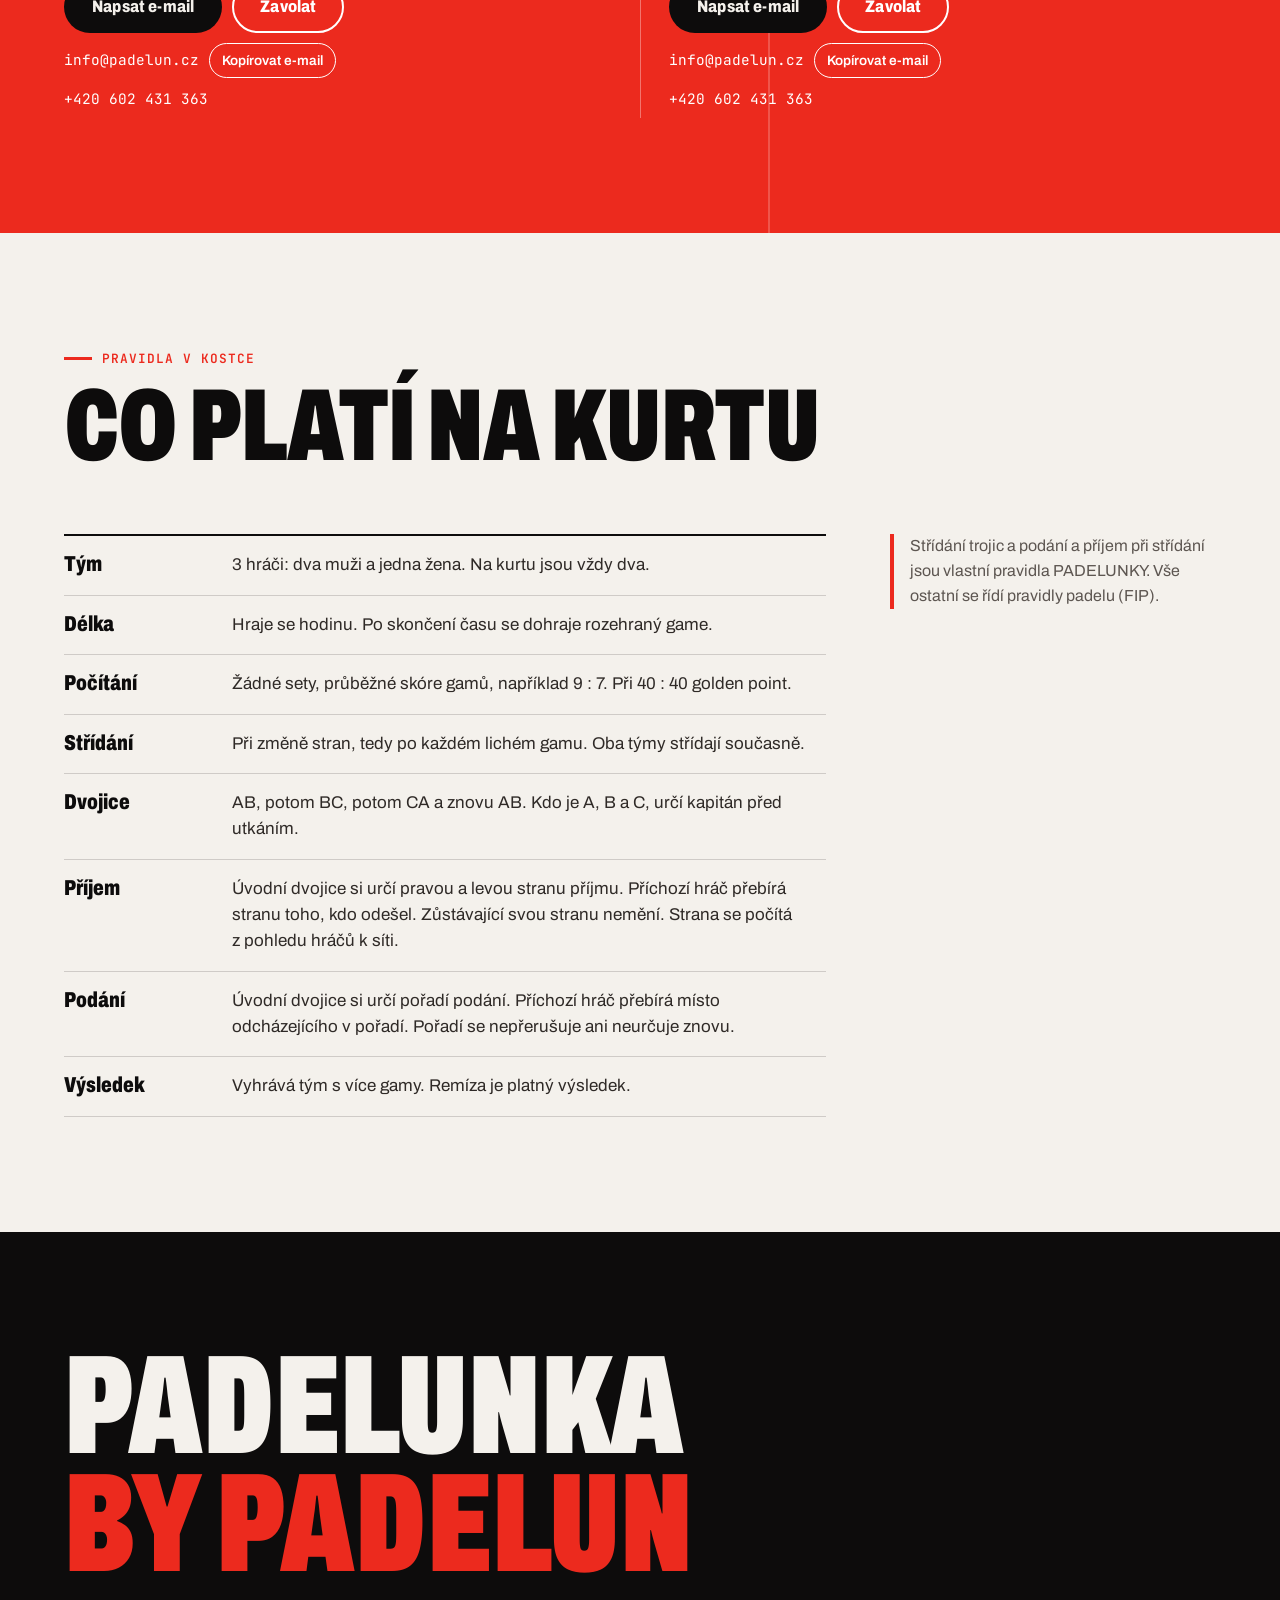
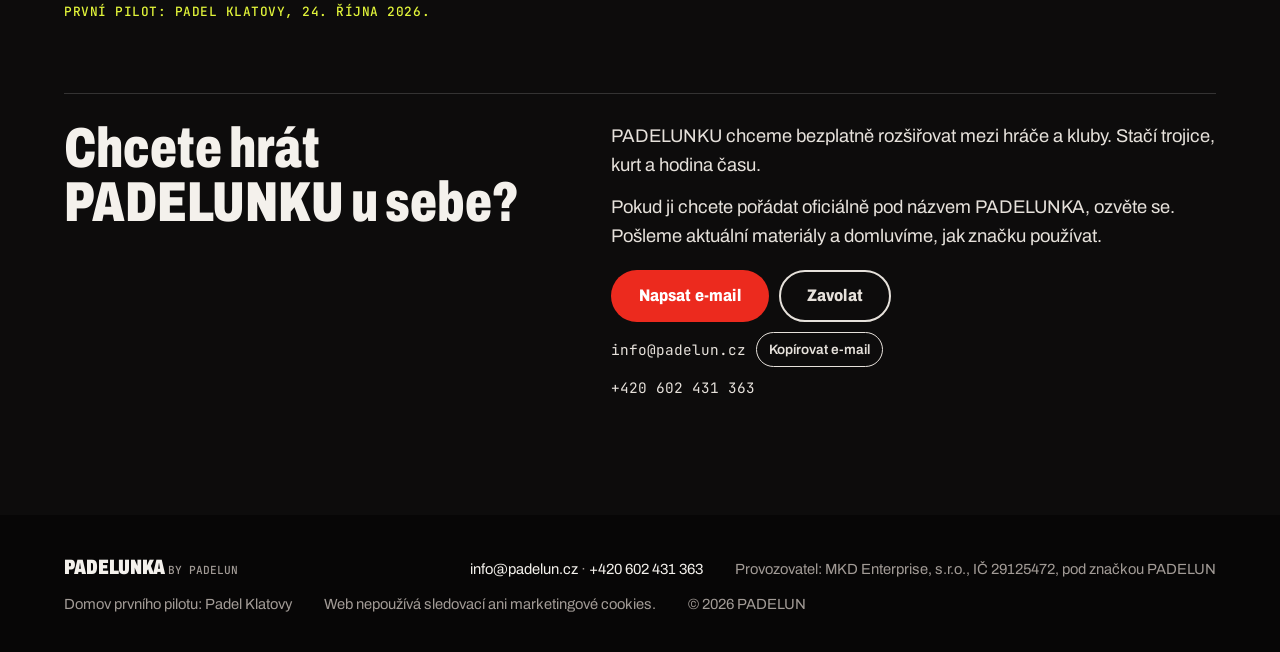
==== commit 6dfa6097: "Kontakt (info@padelun.cz, +420 602 431 363) a provozovatel v patičce Co-Authored-By: Claude Opus 5.5" ====
--- a/index.html
+++ b/index.html
@@ -325,6 +325,8 @@
 <footer class="foot">
   <div class="wrap foot__in">
     <p class="foot__brand">PADELUNKA <span>by PADELUN</span></p>
+    <p id="foot-contact" hidden></p>
+    <p>Provozovatel: MKD Enterprise, s.r.o., IČ 29125472, pod značkou PADELUN</p>
     <p>Domov prvního pilotu: Padel Klatovy</p>
     <p>Web nepoužívá sledovací ani marketingové cookies.</p>
     <p>© 2026 PADELUN</p>
--- a/assets/css/style.css
+++ b/assets/css/style.css
@@ -276,6 +276,9 @@
 .interest p { max-width: 40ch; }
 
 .contact { display: flex; flex-direction: column; gap: 10px; align-items: flex-start; margin-top: 6px; }
+.contact__btns { display: flex; flex-wrap: wrap; gap: 10px; }
+.contact__tel { font-family: var(--mono); font-size: .9rem; text-decoration: none; }
+.contact__tel:hover { text-decoration: underline; }
 .contact__row { display: flex; flex-wrap: wrap; gap: 10px; align-items: center; }
 .contact__mail { font-family: var(--mono); font-size: .9rem; user-select: all; word-break: break-all; }
 .contact__copy { background: transparent; border: 1px solid currentColor; color: inherit; border-radius: 999px; padding: 6px 12px; cursor: pointer; font-size: .85rem; font-weight: 600; }
@@ -305,6 +308,8 @@
 .foot { background: #070606; color: var(--mute-d); padding-block: 36px calc(36px + env(safe-area-inset-bottom, 0px)); font-size: .92rem; }
 .foot__in { display: flex; flex-wrap: wrap; gap: 10px 32px; align-items: baseline; }
 .foot__brand { color: var(--paper); font-weight: 900; font-stretch: 70%; font-size: 1.3rem; margin-right: auto; }
+.foot a { color: var(--paper); text-decoration: none; }
+.foot a:hover { text-decoration: underline; }
 .foot__brand span { font-family: var(--mono); font-size: .7rem; font-weight: 500; color: var(--mute-d); text-transform: uppercase; }
 
 /* ---------- mobil ---------- */
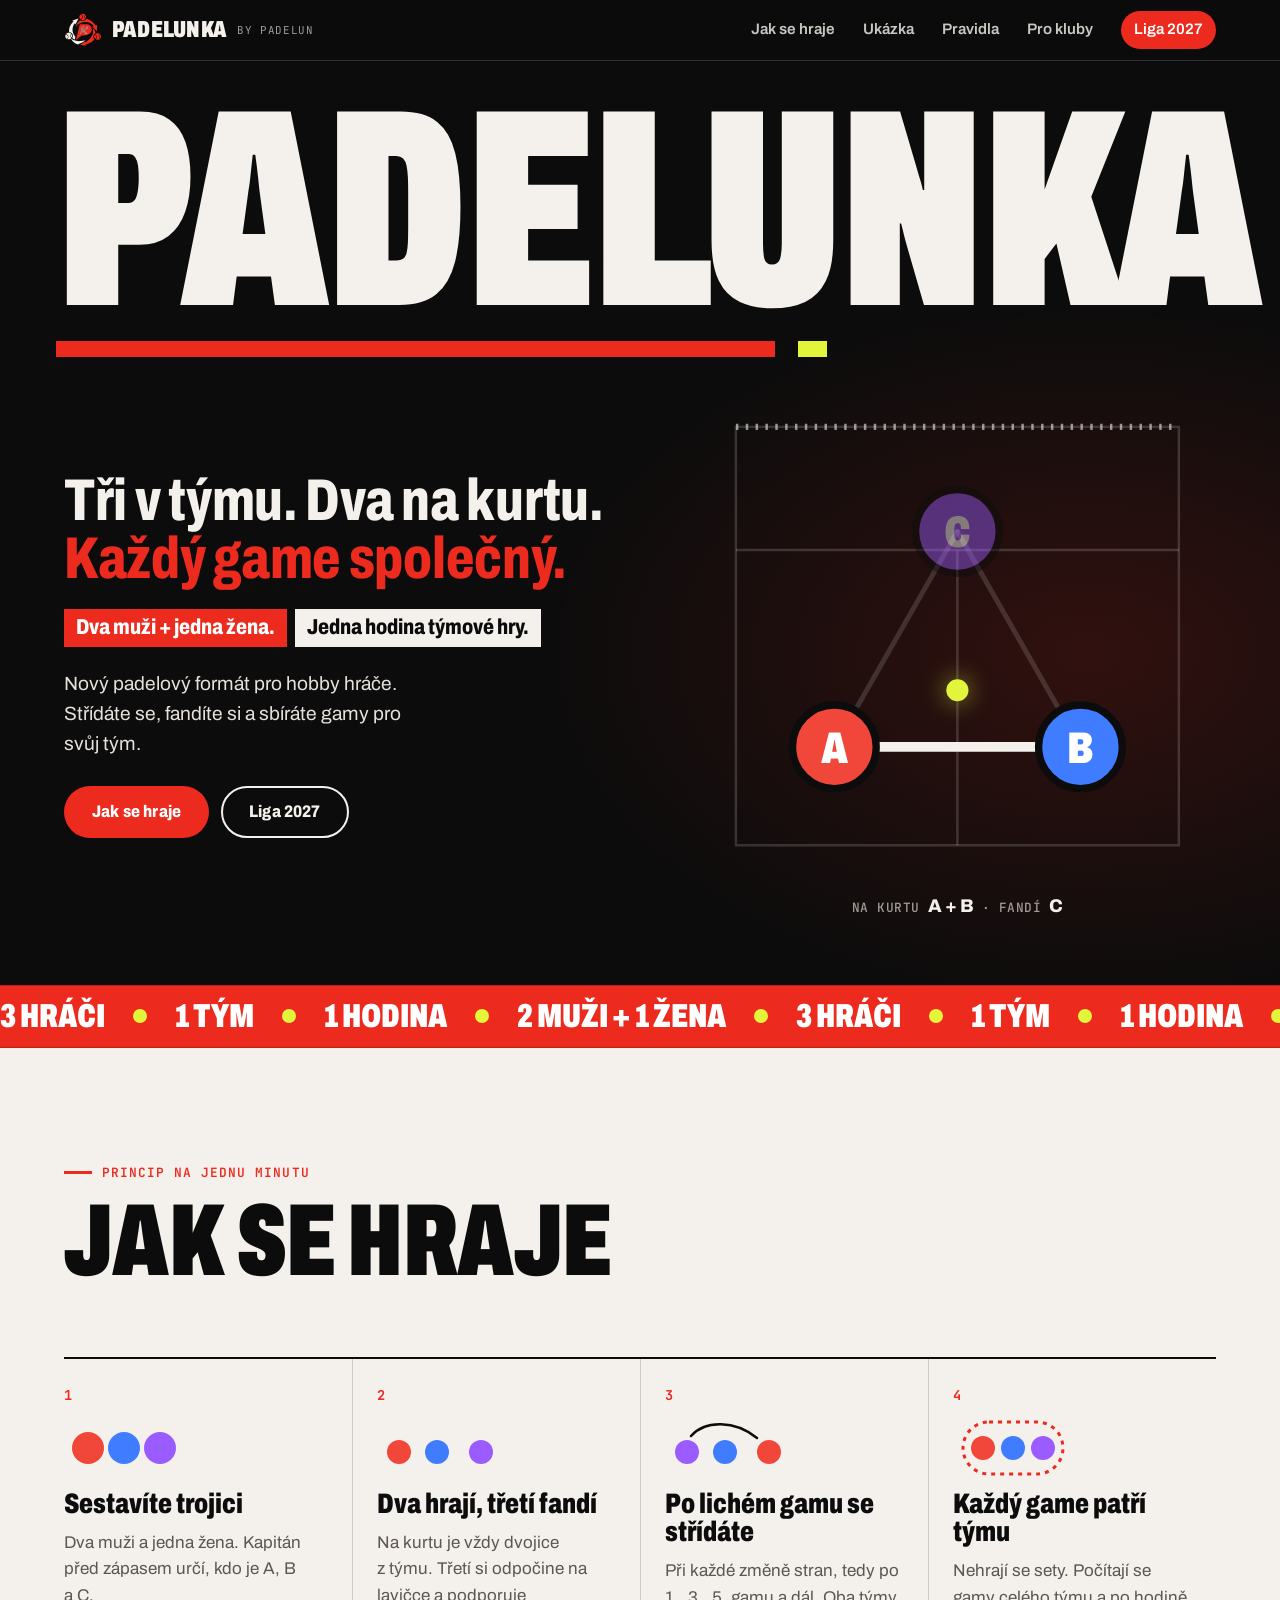
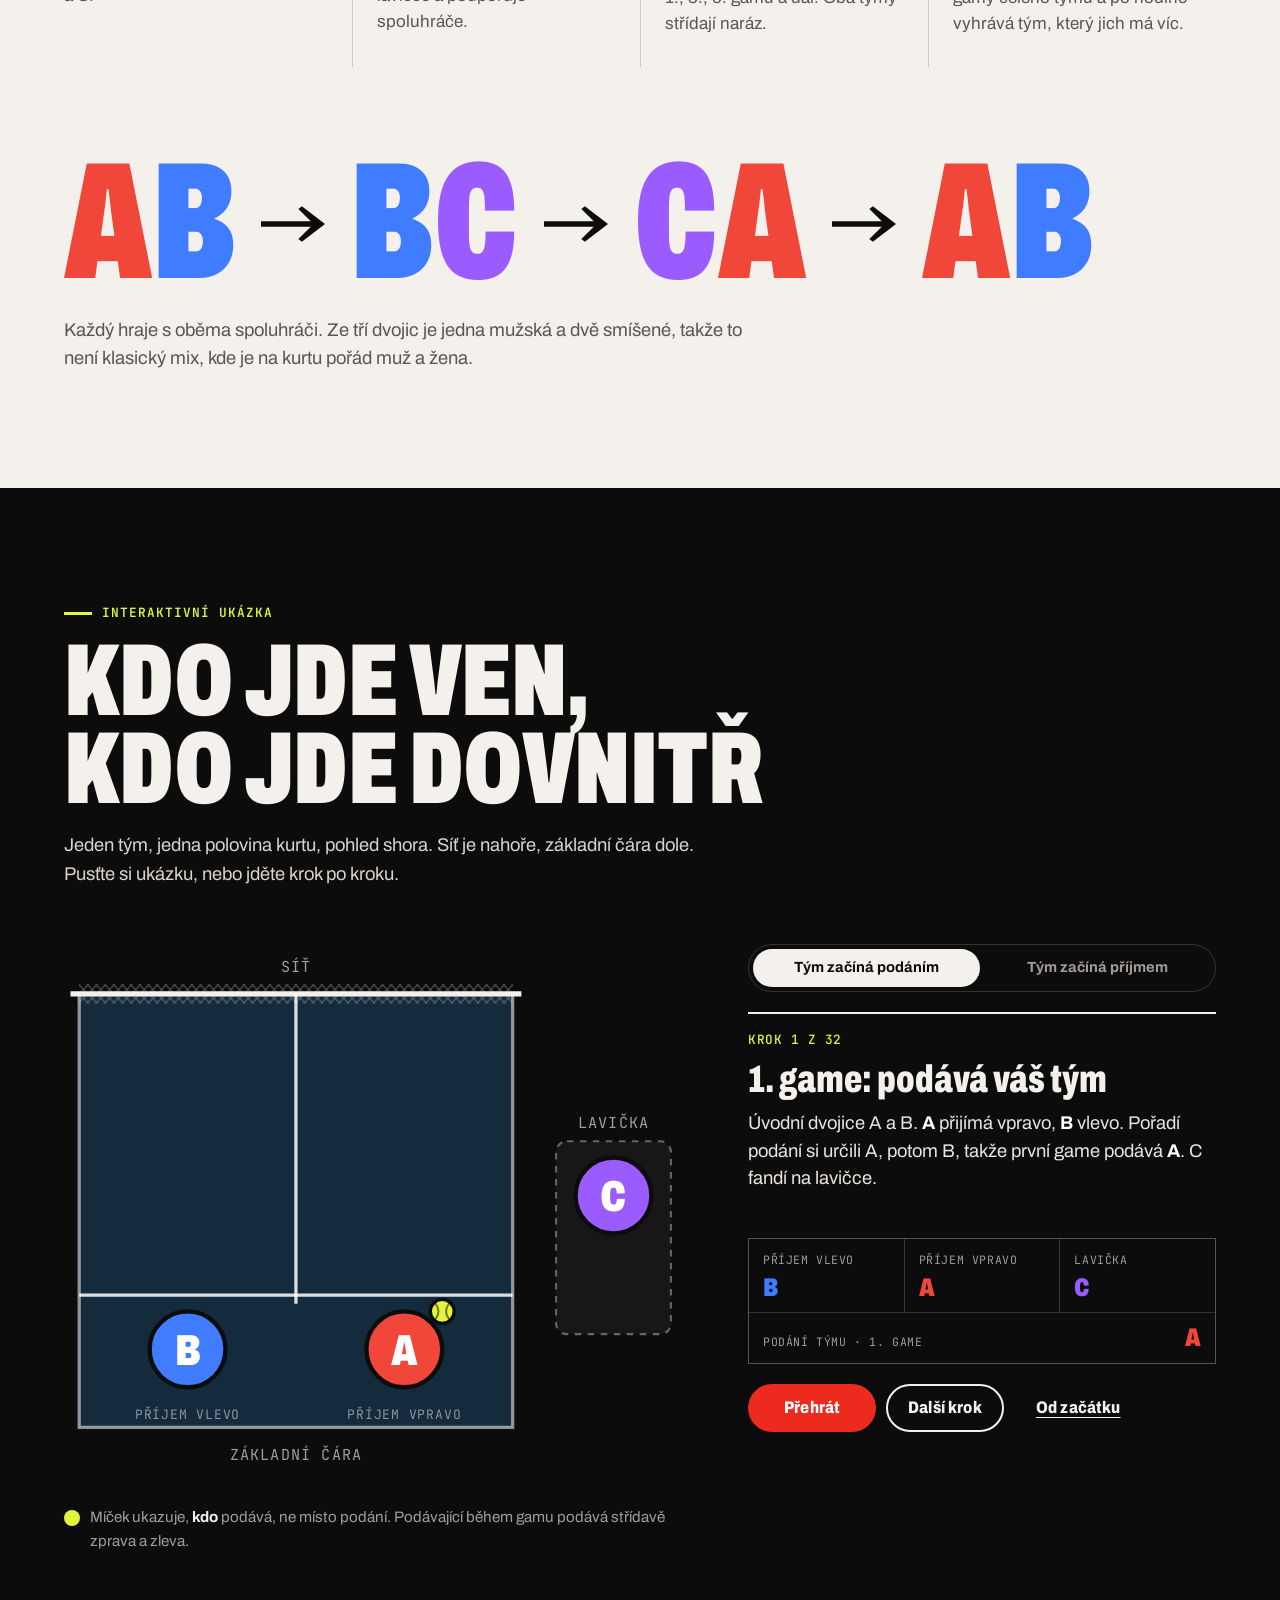
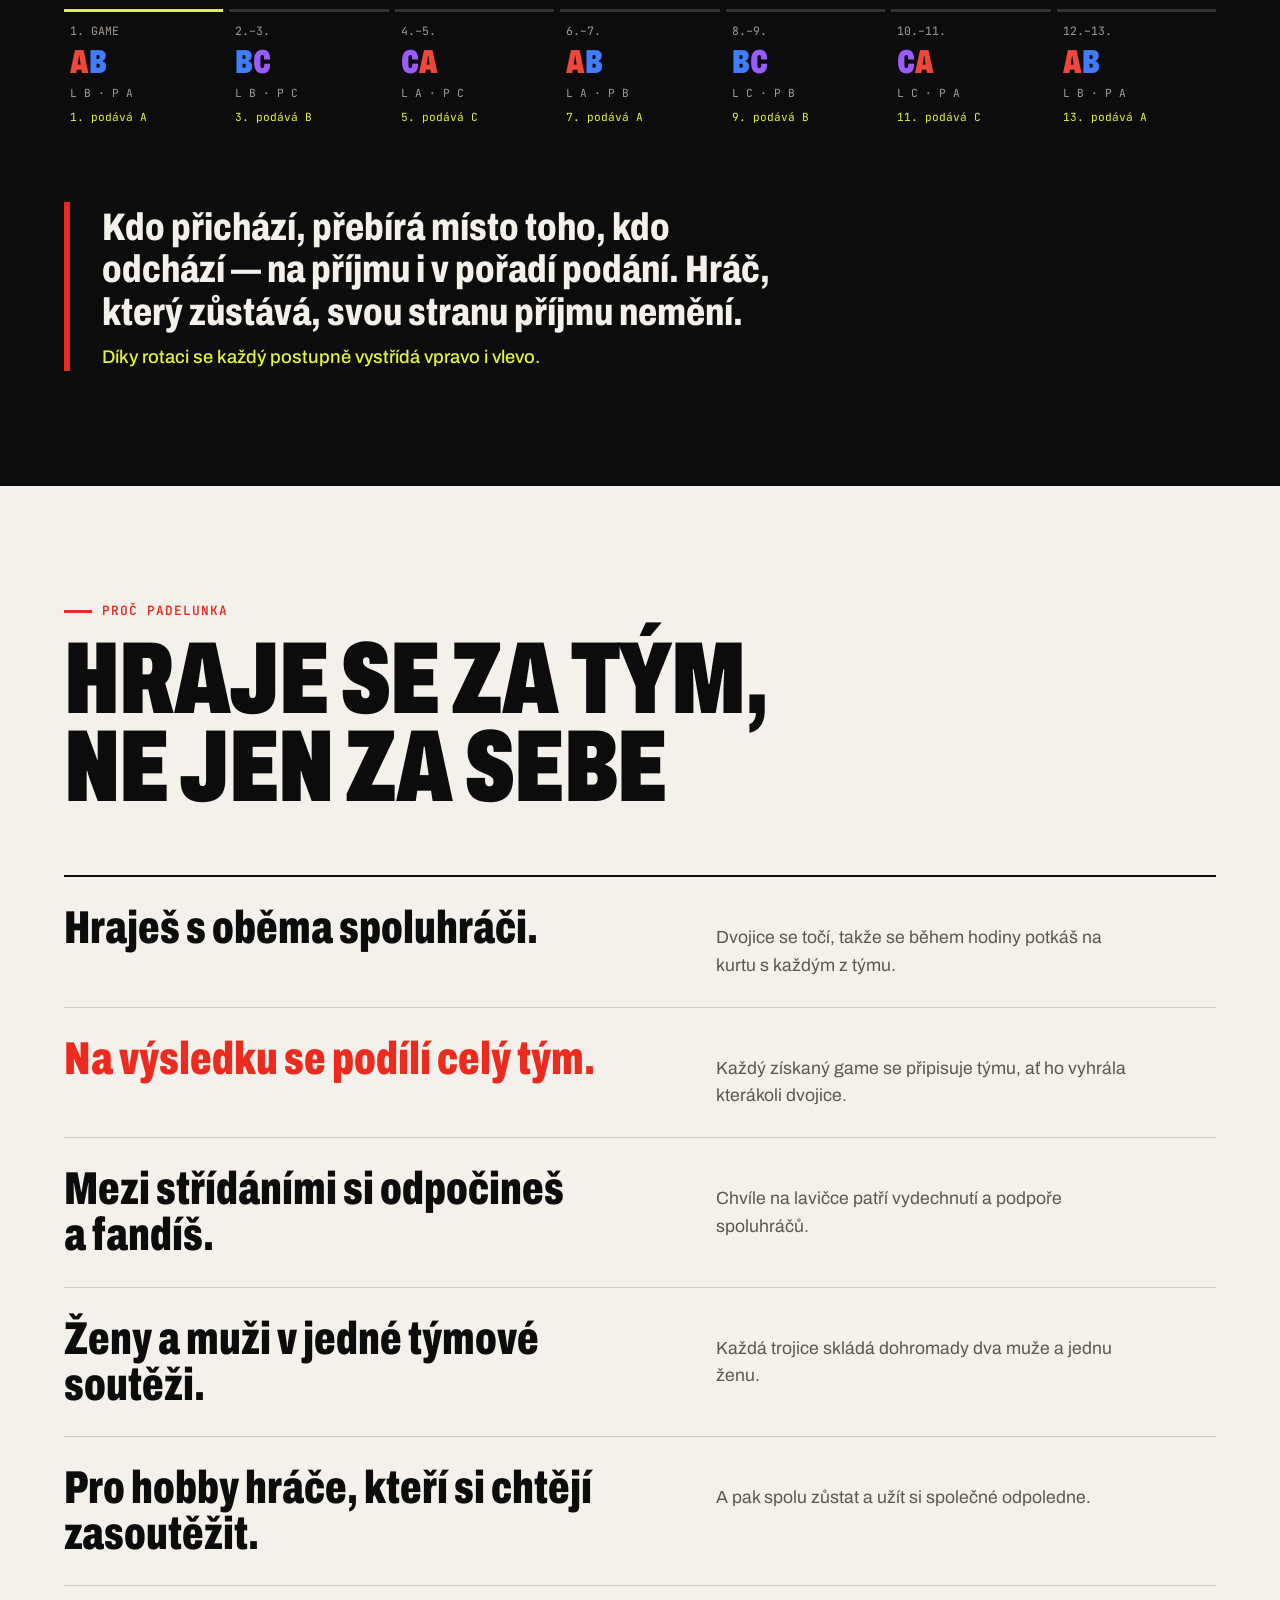
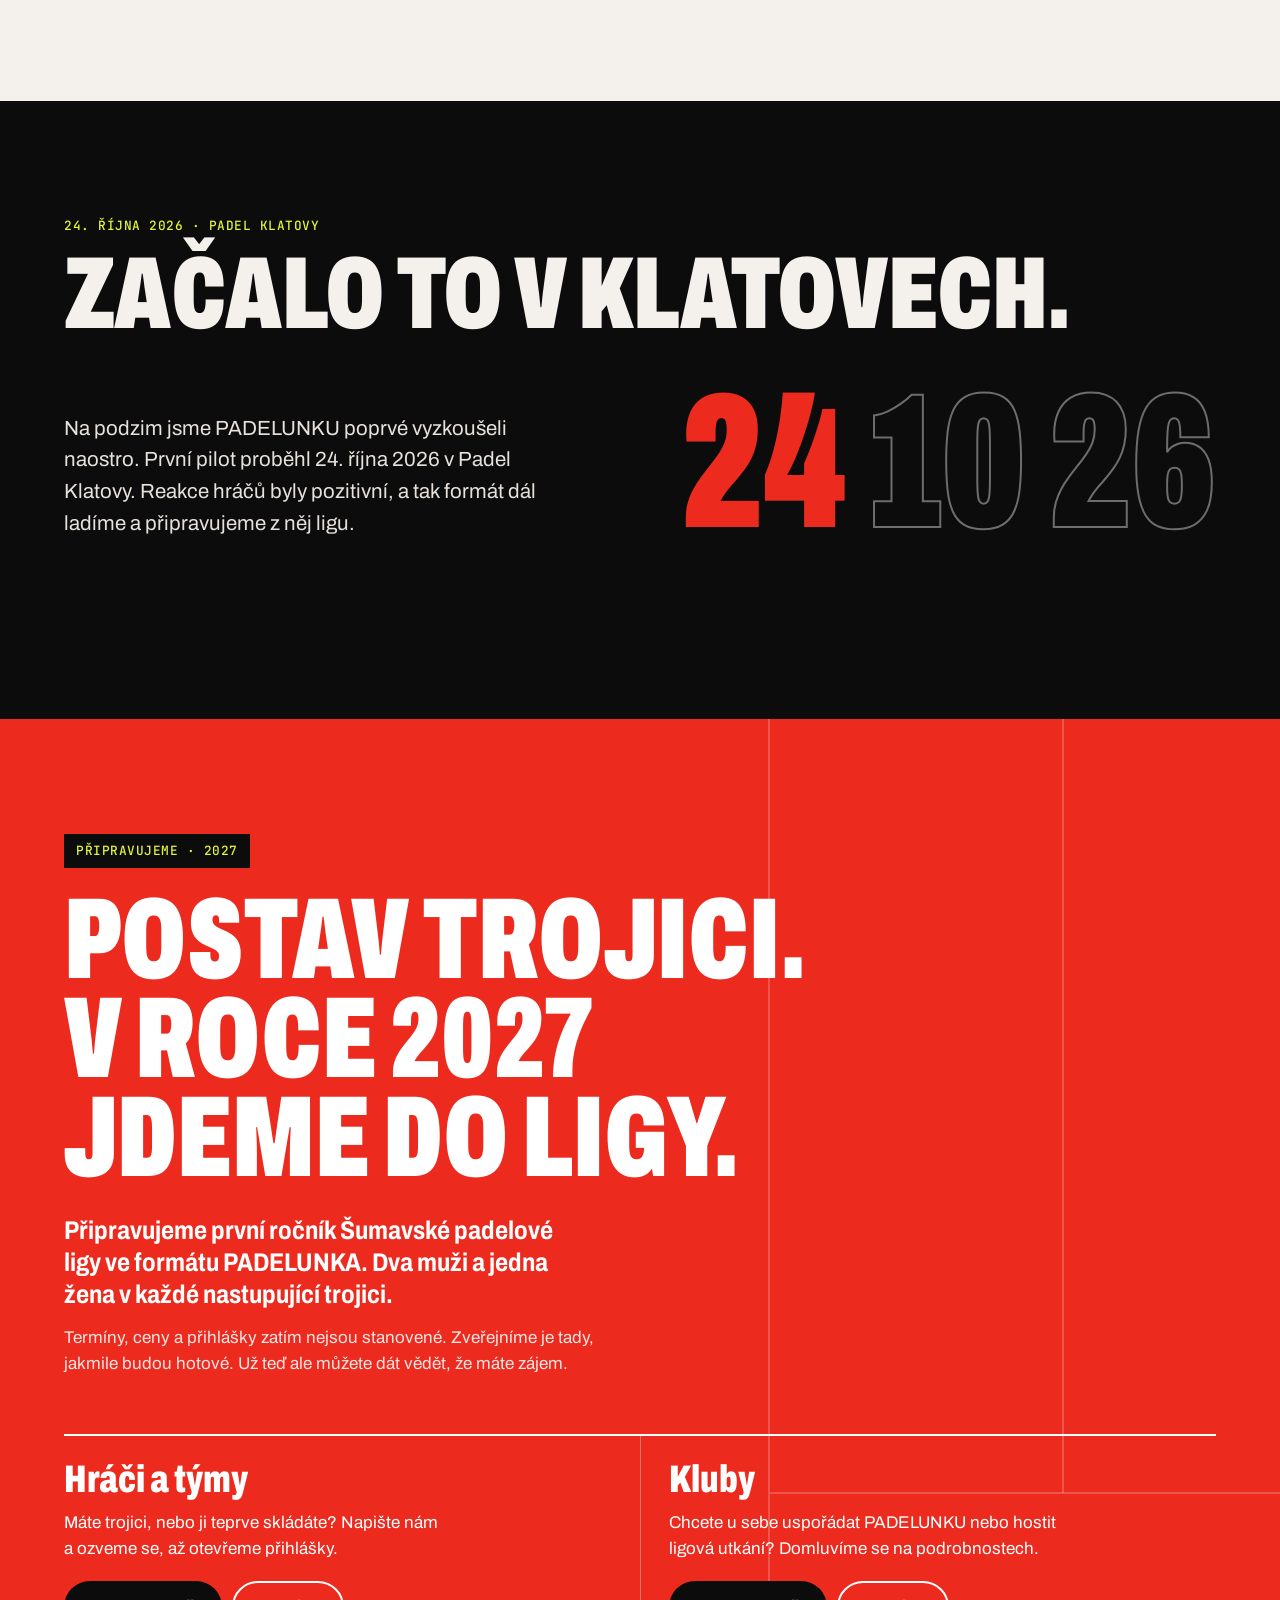
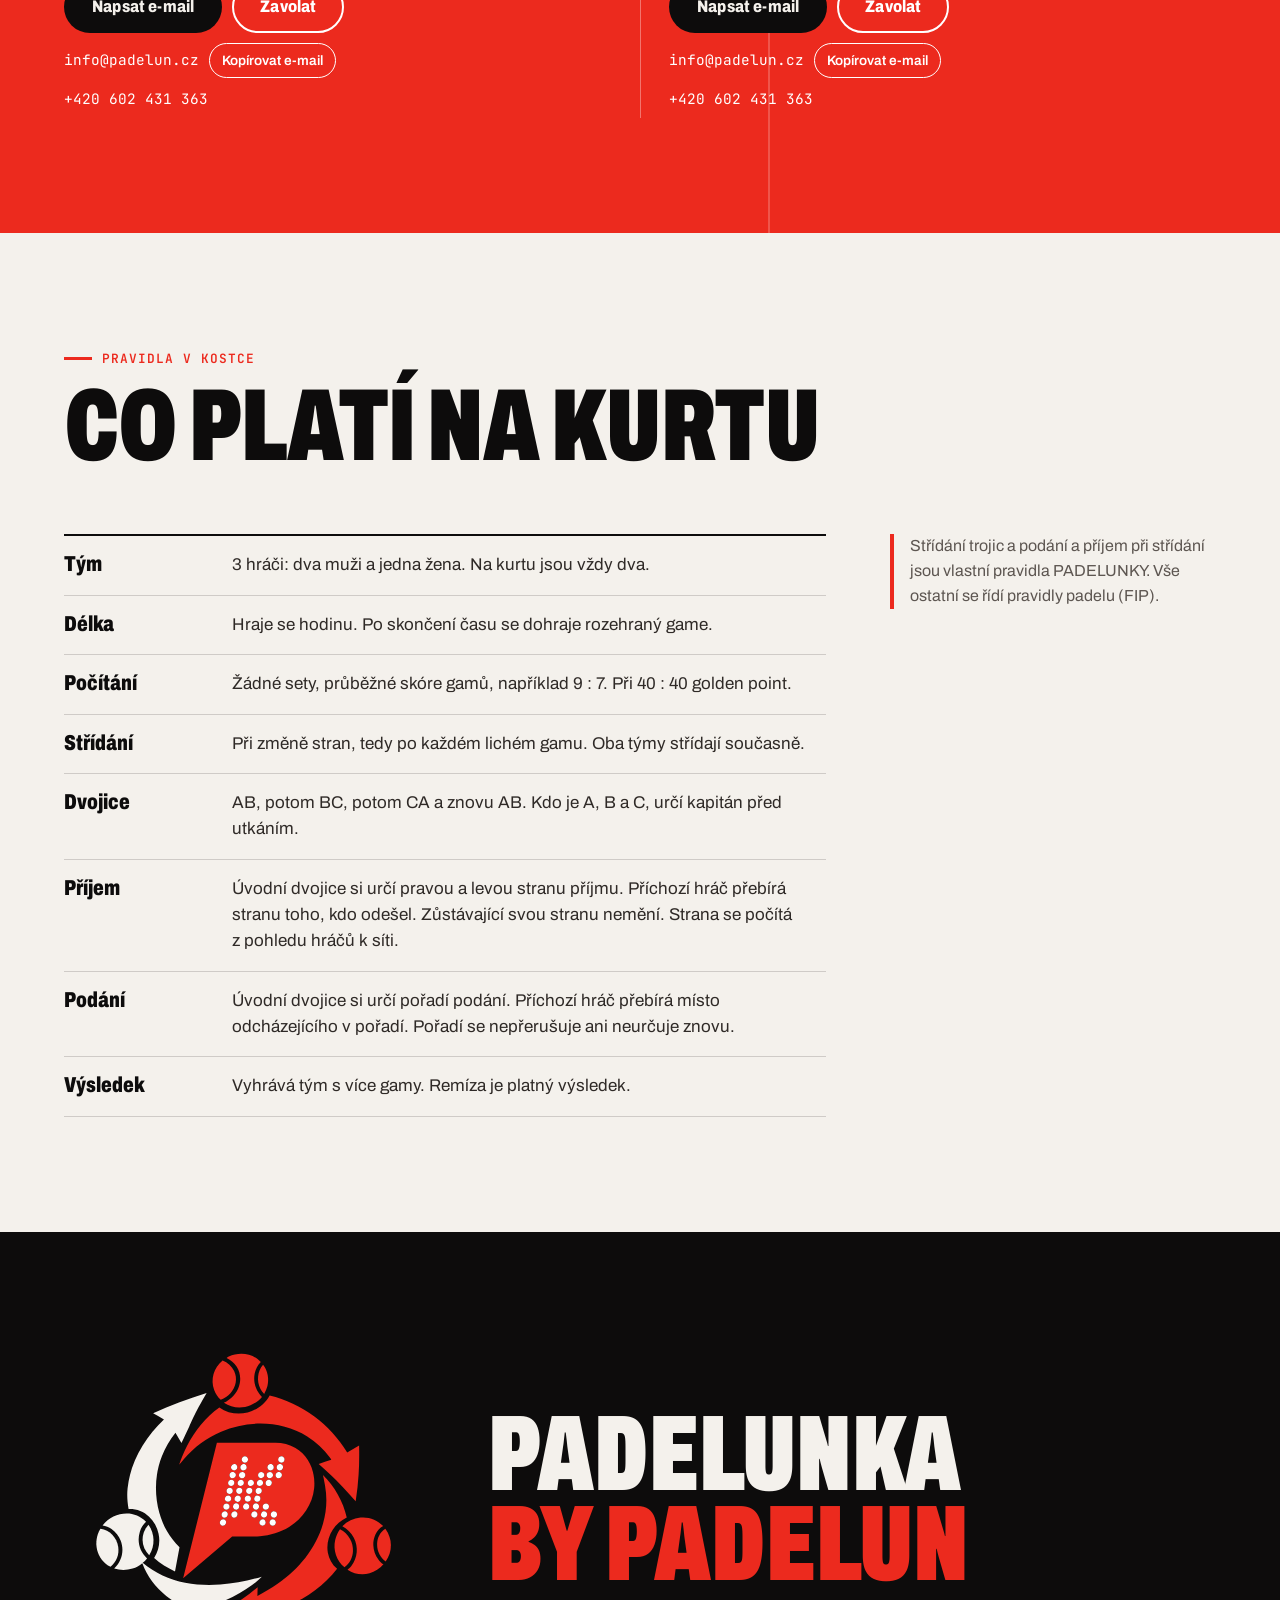
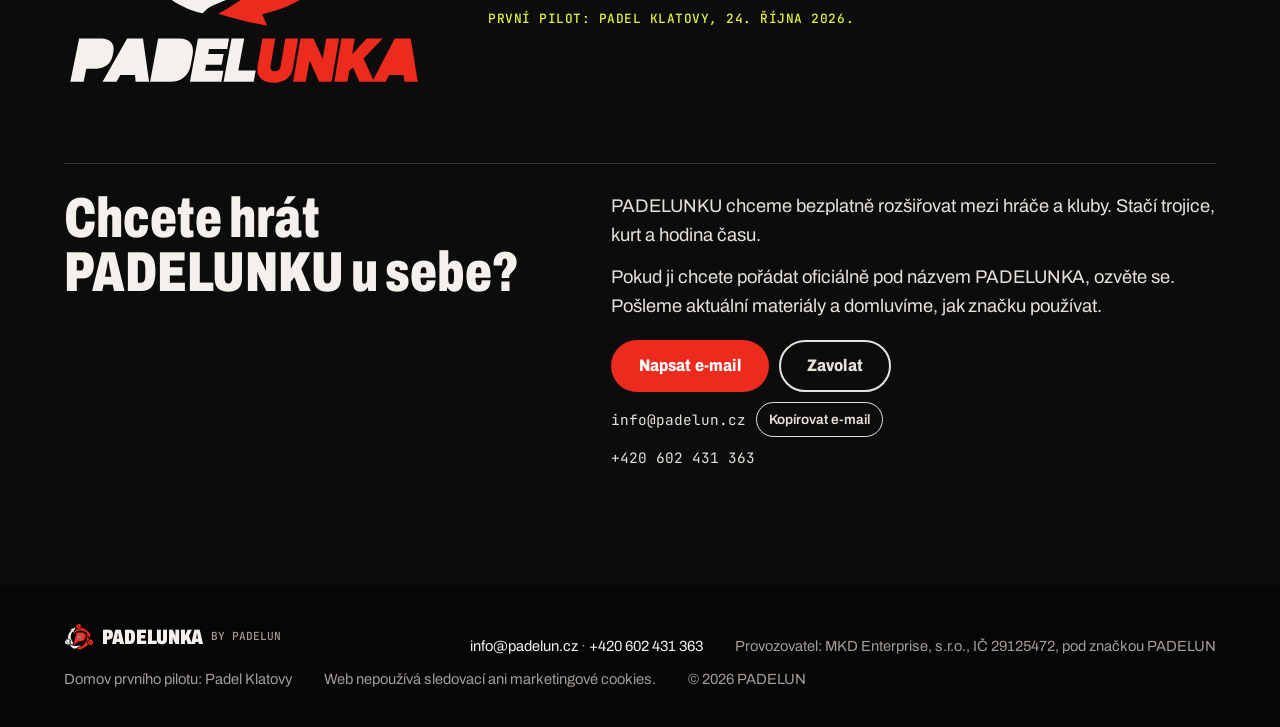
==== commit ff7784b0: "Logo PADELUNKA: hlavička, sekce Pro kluby, patička, favicon a náhled pro sdílení Co-Authored-By: Cla" ====
--- a/index.html
+++ b/index.html
@@ -6,6 +6,7 @@
 <title>PADELUNKA – tři v týmu, dva na kurtu</title>
 <meta name="description" content="PADELUNKA je týmový padelový formát pro hobby hráče: tři v týmu, dva muži a jedna žena, dva na kurtu a hodina společné hry. Připravujeme Šumavskou padelovou ligu 2027.">
 <meta name="theme-color" content="#0d0c0c">
+<meta name="author" content="PADELUN – MKD Enterprise, s.r.o.">
 <meta name="color-scheme" content="dark">
 <link rel="canonical" href="https://padelunka.cz/">
 <meta property="og:url" content="https://padelunka.cz/">
@@ -37,6 +38,7 @@
 <header class="top">
   <div class="top__in">
     <a class="brand" href="#uvod" aria-label="PADELUNKA – na začátek stránky">
+      <img class="brand__mark" src="assets/img/logo/symbol-negativ.svg" alt="" width="38" height="35">
       <span class="brand__name">PADELUNKA</span><span class="brand__by">by PADELUN</span>
     </a>
     <nav class="nav" aria-label="Hlavní navigace">
@@ -307,8 +309,13 @@
 <!-- ============ PŮVOD A KLUBY ============ -->
 <section class="band band--ink origin" id="kluby" aria-labelledby="kluby-nazev">
   <div class="wrap">
-    <p class="origin__by"><span>PADELUNKA</span> <span class="origin__by2">by PADELUN</span></p>
-    <p class="origin__pilot mono">První pilot: Padel Klatovy, 24. října 2026.</p>
+    <div class="origin__head">
+      <img class="origin__logo" src="assets/img/logo/logo-negativ.svg" alt="Logo PADELUNKA" width="460" height="440" loading="lazy">
+      <div class="origin__claim">
+        <p class="origin__by"><span>PADELUNKA</span> <span class="origin__by2">by PADELUN</span></p>
+        <p class="origin__pilot mono">První pilot: Padel Klatovy, 24. října 2026.</p>
+      </div>
+    </div>
     <div class="origin__grid">
       <h2 class="h3" id="kluby-nazev">Chcete hrát PADELUNKU u sebe?</h2>
       <div class="origin__text">
@@ -324,7 +331,7 @@
 
 <footer class="foot">
   <div class="wrap foot__in">
-    <p class="foot__brand">PADELUNKA <span>by PADELUN</span></p>
+    <p class="foot__brand"><img src="assets/img/logo/symbol-negativ.svg" alt="" width="30" height="28"> PADELUNKA <span>by PADELUN</span></p>
     <p id="foot-contact" hidden></p>
     <p>Provozovatel: MKD Enterprise, s.r.o., IČ 29125472, pod značkou PADELUN</p>
     <p>Domov prvního pilotu: Padel Klatovy</p>
--- a/assets/css/style.css
+++ b/assets/css/style.css
@@ -56,7 +56,8 @@
 .top { position: sticky; top: env(safe-area-inset-top, 0px); z-index: 30; background: rgba(13,12,12,.88); backdrop-filter: blur(10px); -webkit-backdrop-filter: blur(10px); border-bottom: 1px solid var(--line-d); }
 .top__in { display: flex; align-items: center; justify-content: space-between; gap: 16px; height: 60px; max-width: calc(var(--max) + 2 * var(--gut)); margin-inline: auto;
   padding-left: max(var(--gut), env(safe-area-inset-left, 0px)); padding-right: max(var(--gut), env(safe-area-inset-right, 0px)); }
-.brand { display: flex; align-items: baseline; gap: 8px; text-decoration: none; white-space: nowrap; }
+.brand { display: flex; align-items: center; gap: 10px; text-decoration: none; white-space: nowrap; }
+.brand__mark { width: 38px; height: auto; flex: none; }
 .brand__name { font-weight: 900; font-stretch: 70%; font-size: 1.45rem; letter-spacing: .01em; }
 .brand__by { font-family: var(--mono); font-size: .68rem; color: var(--mute-d); text-transform: uppercase; letter-spacing: .06em; }
 .nav { display: flex; align-items: center; gap: clamp(12px, 2.2vw, 28px); font-weight: 600; font-size: .95rem; }
@@ -298,7 +299,10 @@
 .video p { margin-top: 8px; font-size: .9rem; color: var(--mute-l); }
 
 /* ---------- původ ---------- */
-.origin__by { display: flex; flex-wrap: wrap; align-items: baseline; gap: 0 .25em; font-weight: 900; font-stretch: 62%; text-transform: uppercase; font-size: clamp(3.4rem, 11vw, 10.5rem); line-height: .84; }
+.origin__head { display: grid; grid-template-columns: minmax(0, 360px) minmax(0, 1fr); gap: clamp(28px, 5vw, 72px); align-items: center; }
+.origin__logo { width: 100%; height: auto; }
+.origin__claim { min-width: 0; }
+.origin__by { display: flex; flex-wrap: wrap; align-items: baseline; gap: 0 .25em; font-weight: 900; font-stretch: 62%; text-transform: uppercase; font-size: clamp(3.2rem, 8.4vw, 8.6rem); line-height: .84; }
 .origin__by2 { color: var(--red); }
 .origin__pilot { margin-top: 18px; color: var(--ball); }
 .origin__grid { margin-top: clamp(40px, 6vw, 72px); padding-top: 28px; border-top: 1px solid var(--line-d); display: grid; grid-template-columns: minmax(0, .9fr) minmax(0, 1.1fr); gap: clamp(24px, 4vw, 64px); }
@@ -307,14 +311,15 @@
 /* ---------- patička ---------- */
 .foot { background: #070606; color: var(--mute-d); padding-block: 36px calc(36px + env(safe-area-inset-bottom, 0px)); font-size: .92rem; }
 .foot__in { display: flex; flex-wrap: wrap; gap: 10px 32px; align-items: baseline; }
-.foot__brand { color: var(--paper); font-weight: 900; font-stretch: 70%; font-size: 1.3rem; margin-right: auto; }
+.foot__brand { display: flex; align-items: center; gap: 8px; color: var(--paper); font-weight: 900; font-stretch: 70%; font-size: 1.3rem; margin-right: auto; }
 .foot a { color: var(--paper); text-decoration: none; }
 .foot a:hover { text-decoration: underline; }
 .foot__brand span { font-family: var(--mono); font-size: .7rem; font-weight: 500; color: var(--mute-d); text-transform: uppercase; }
 
 /* ---------- mobil ---------- */
 @media (max-width: 960px) {
-  .hero__grid, .demo__grid, .pilot__body, .rules__grid, .origin__grid { grid-template-columns: minmax(0, 1fr); }
+  .hero__grid, .demo__grid, .pilot__body, .rules__grid, .origin__grid, .origin__head { grid-template-columns: minmax(0, 1fr); }
+  .origin__logo { max-width: 300px; }
   .steps { grid-template-columns: repeat(2, minmax(0,1fr)); }
   .step:nth-child(3) { padding-left: 0; border-left: 0; }
   .step:nth-child(n+3) { border-top: 1px solid var(--line-l); }
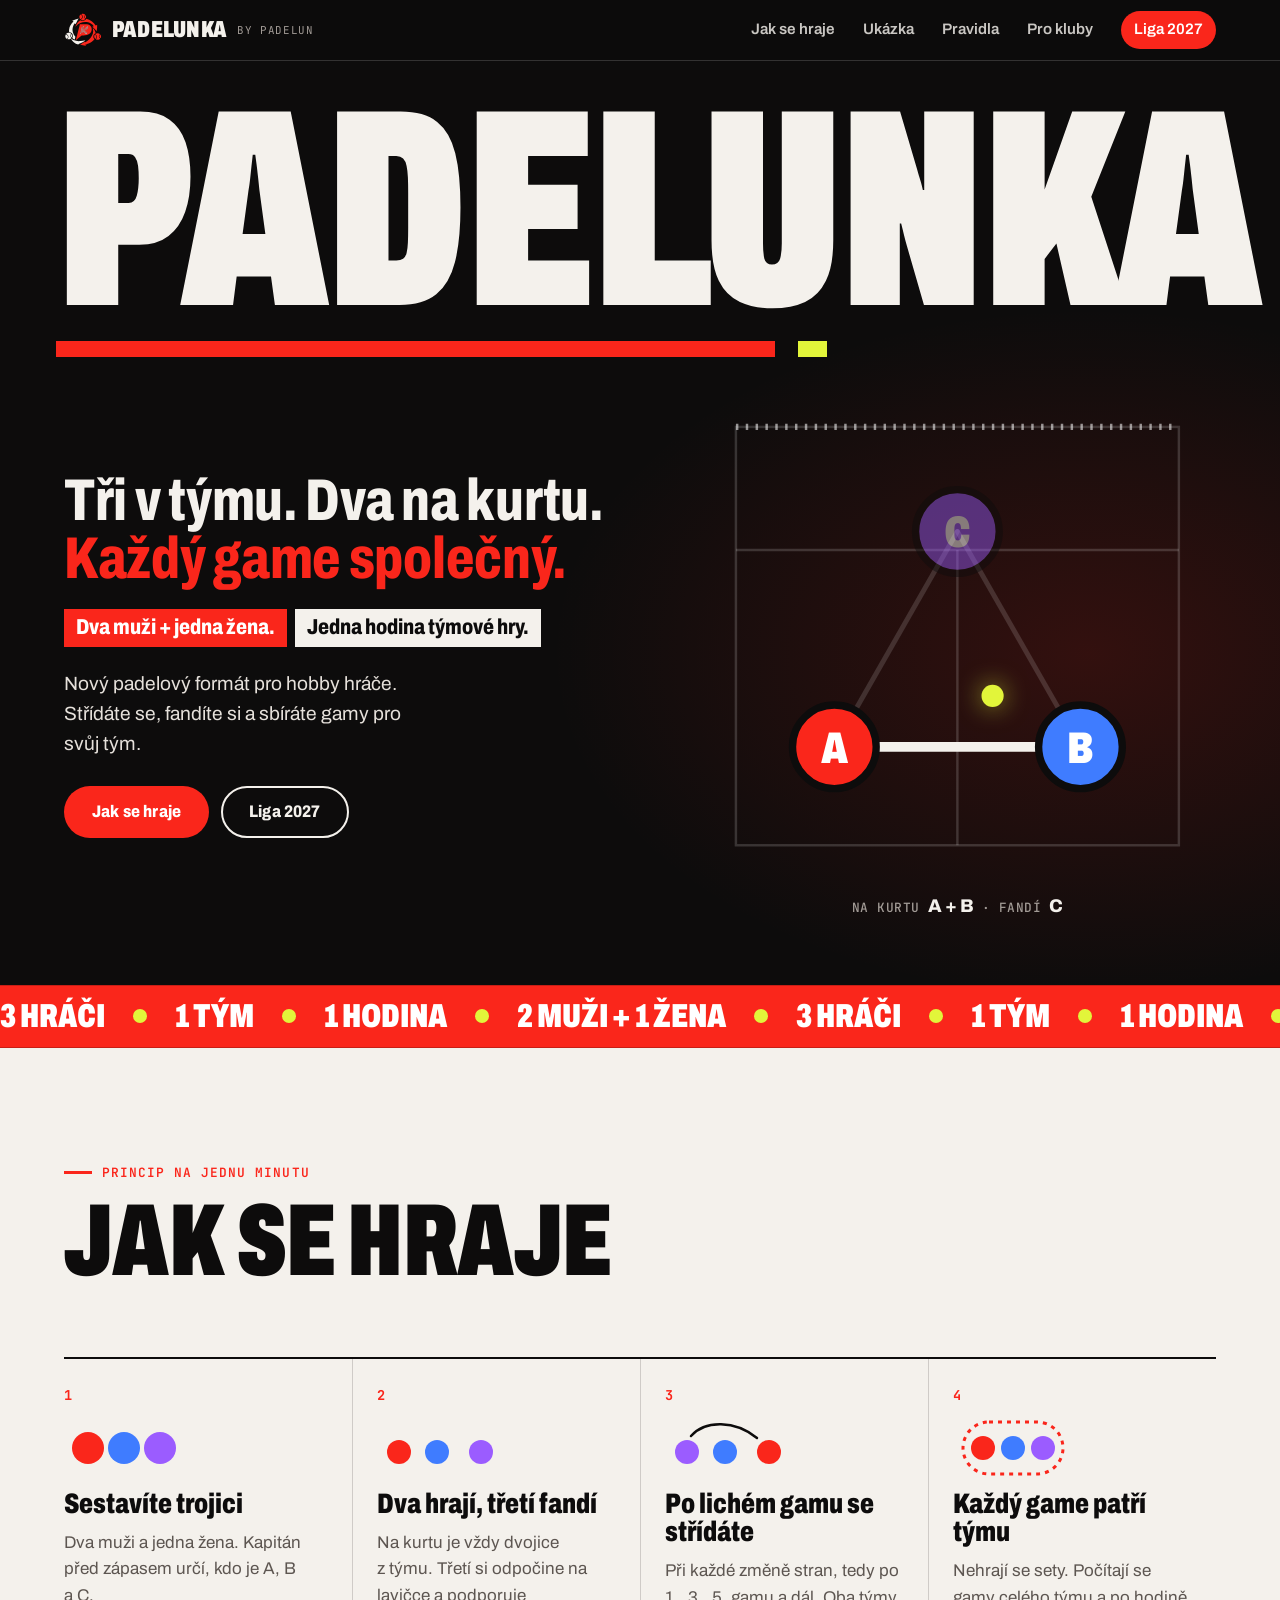
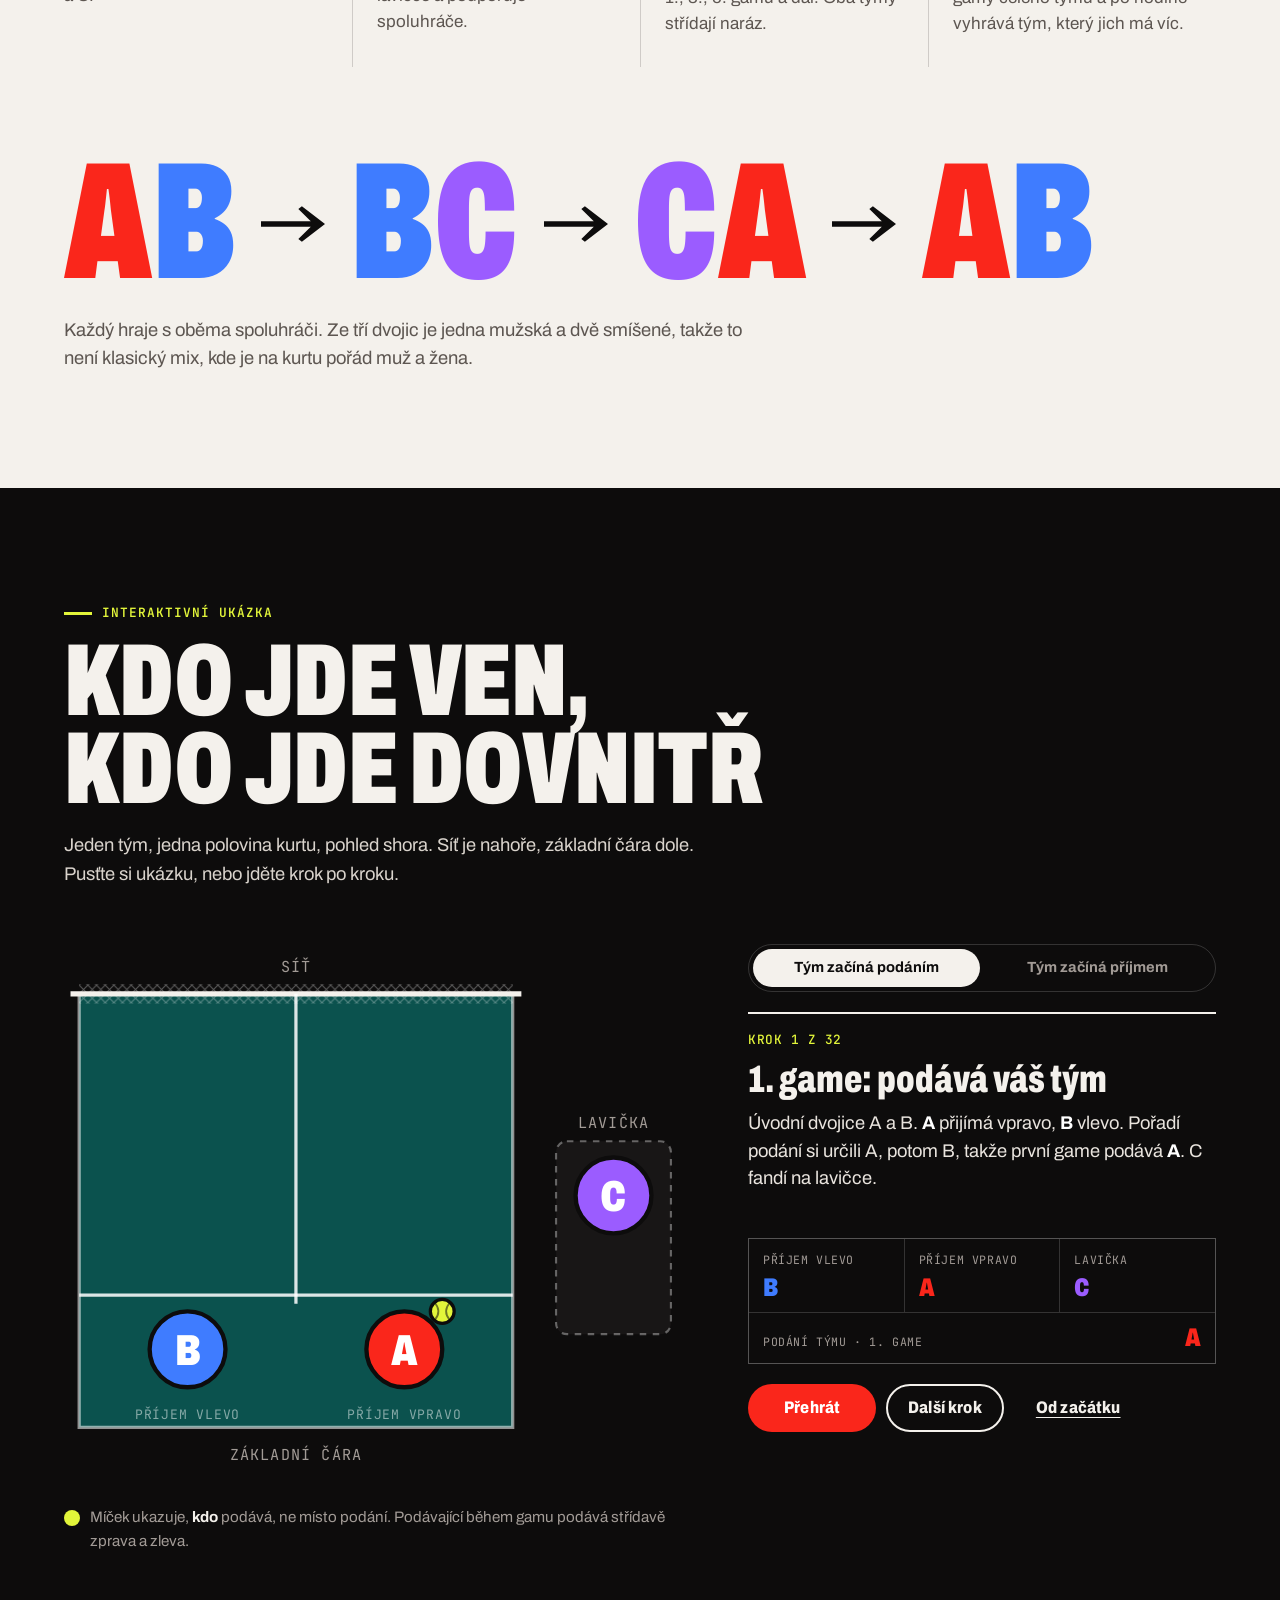
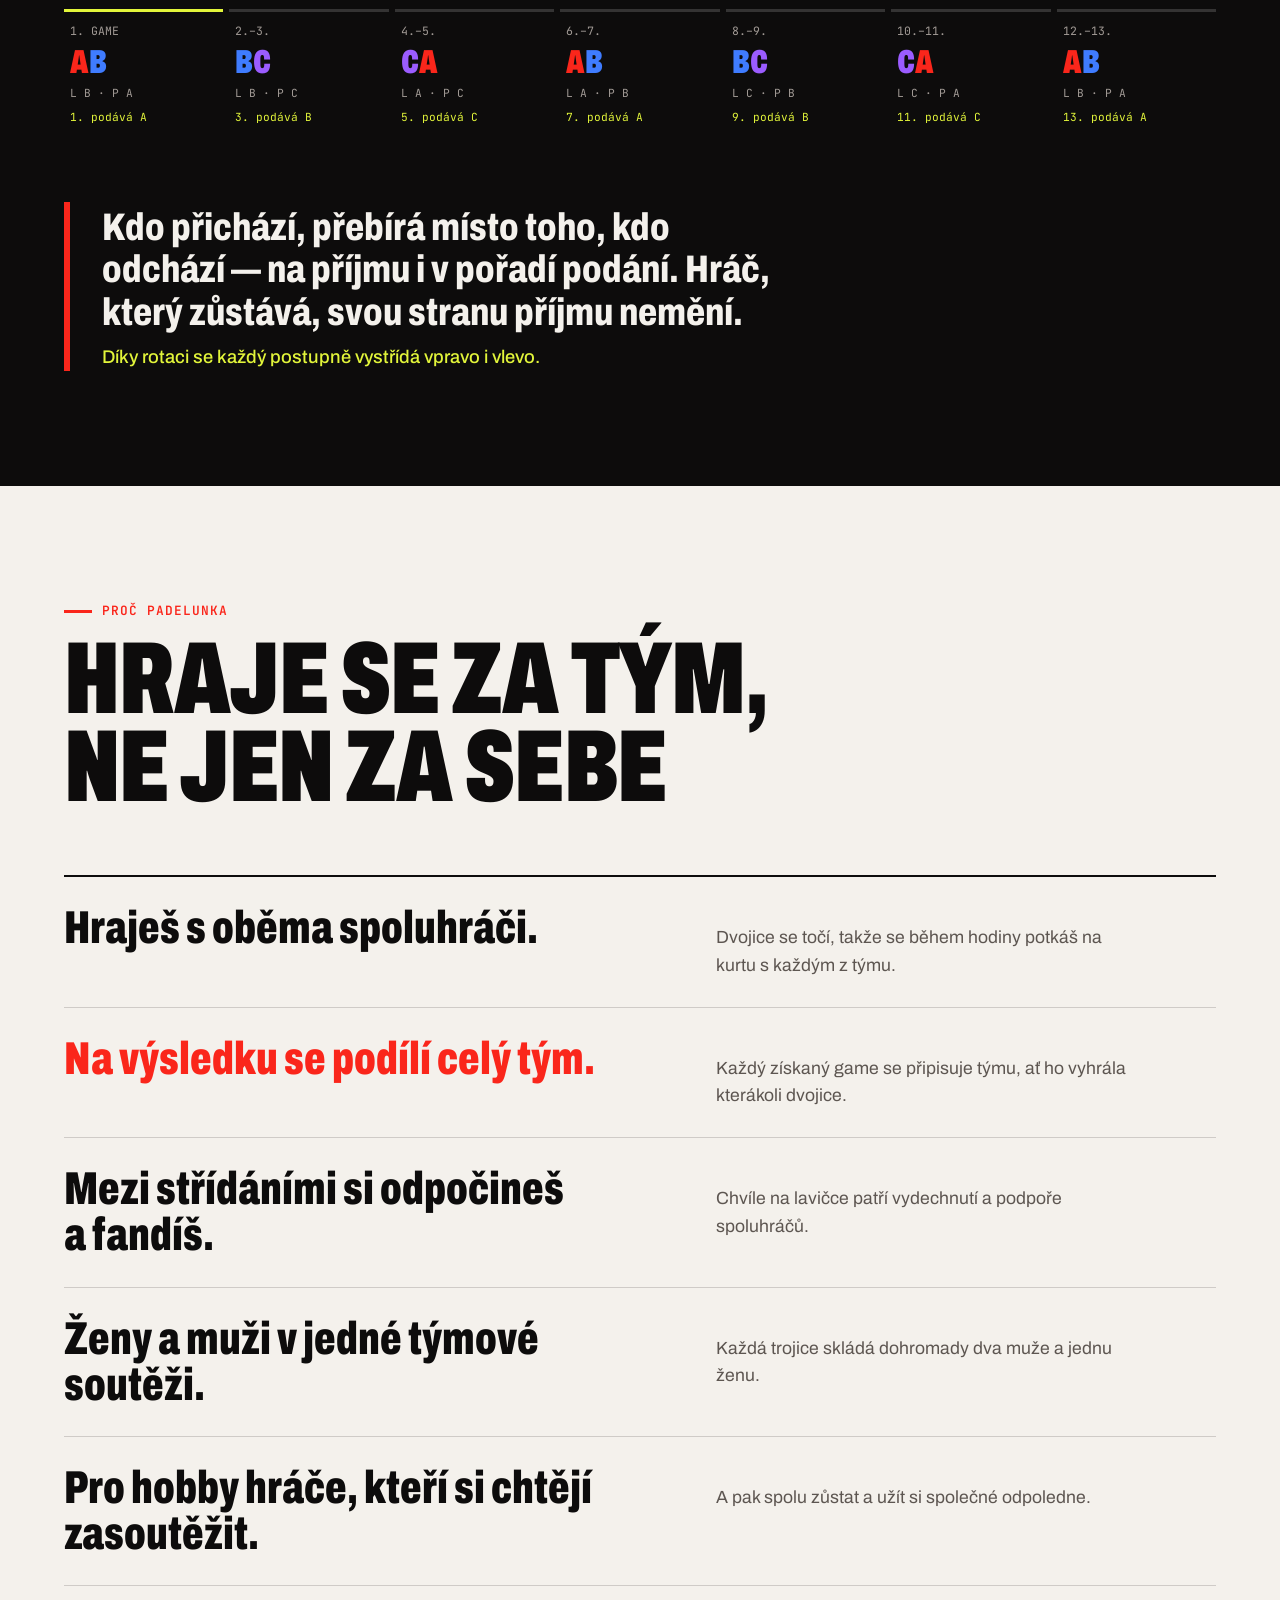
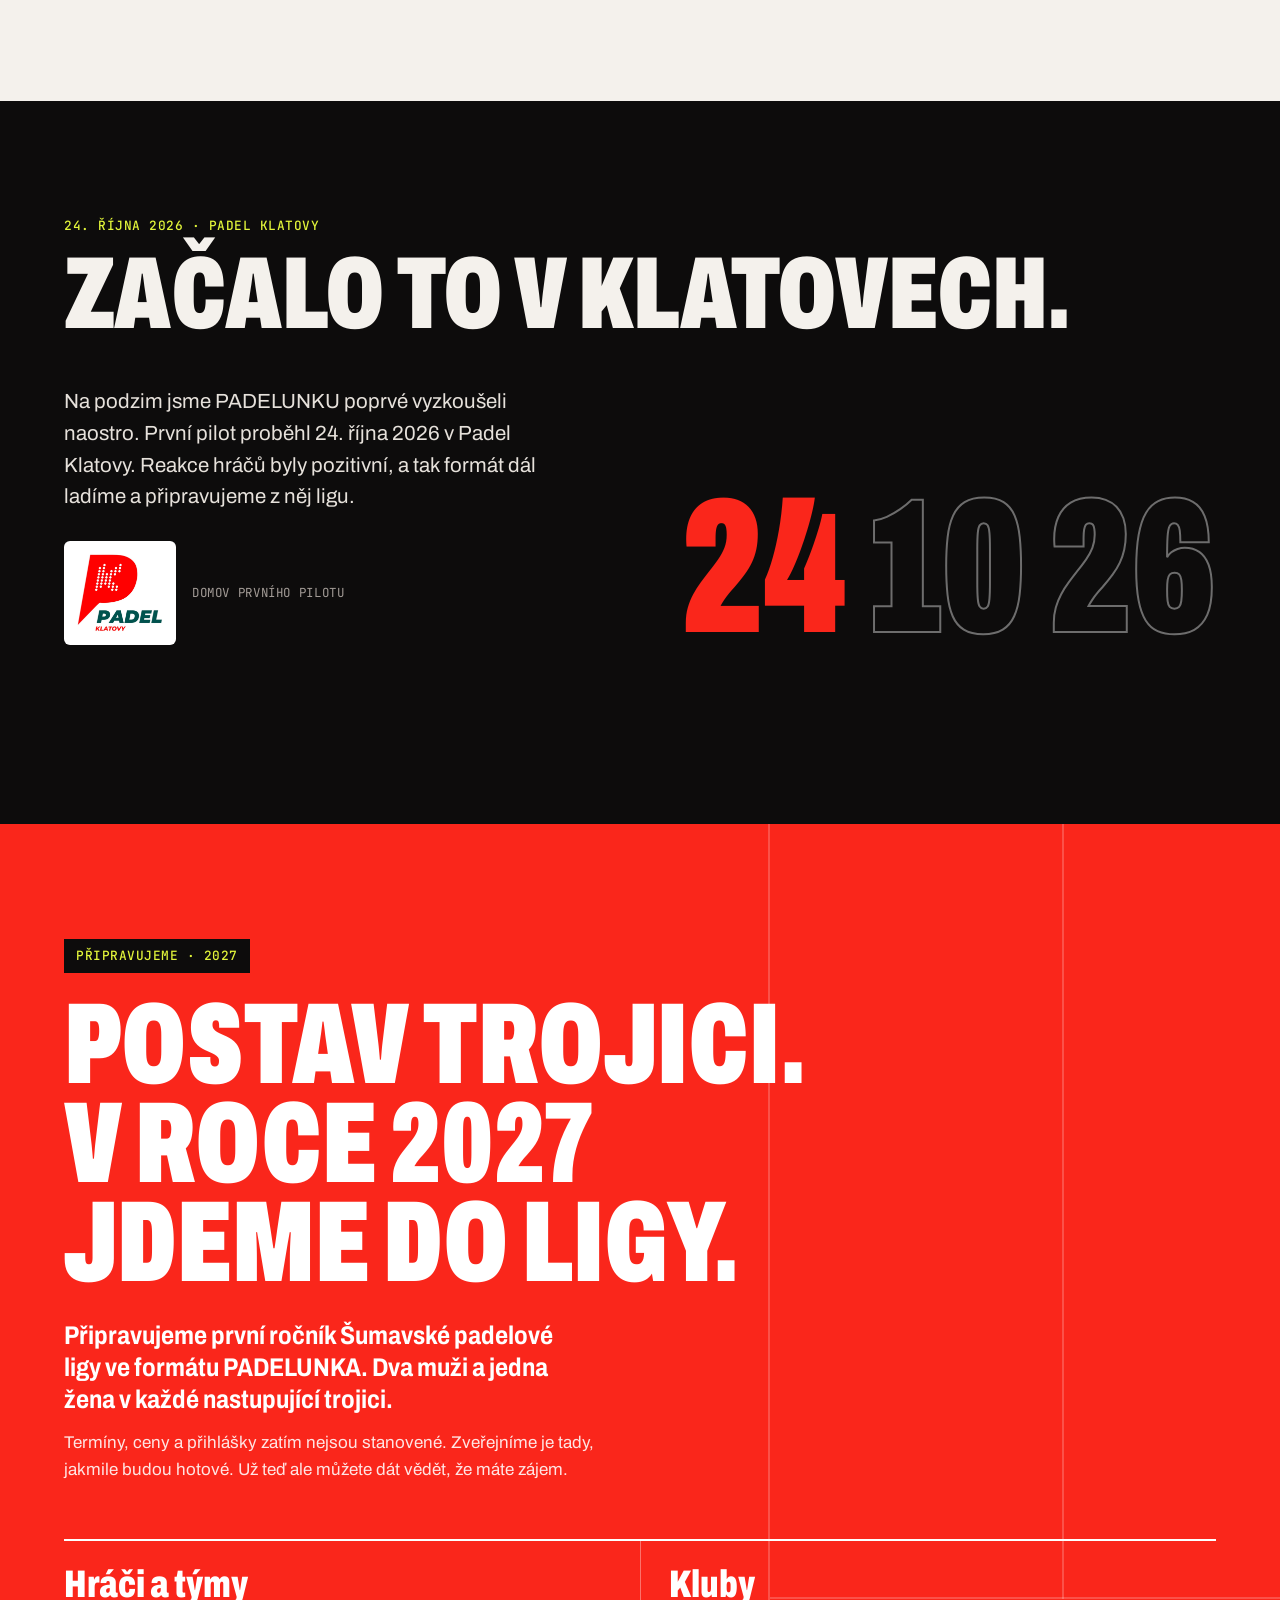
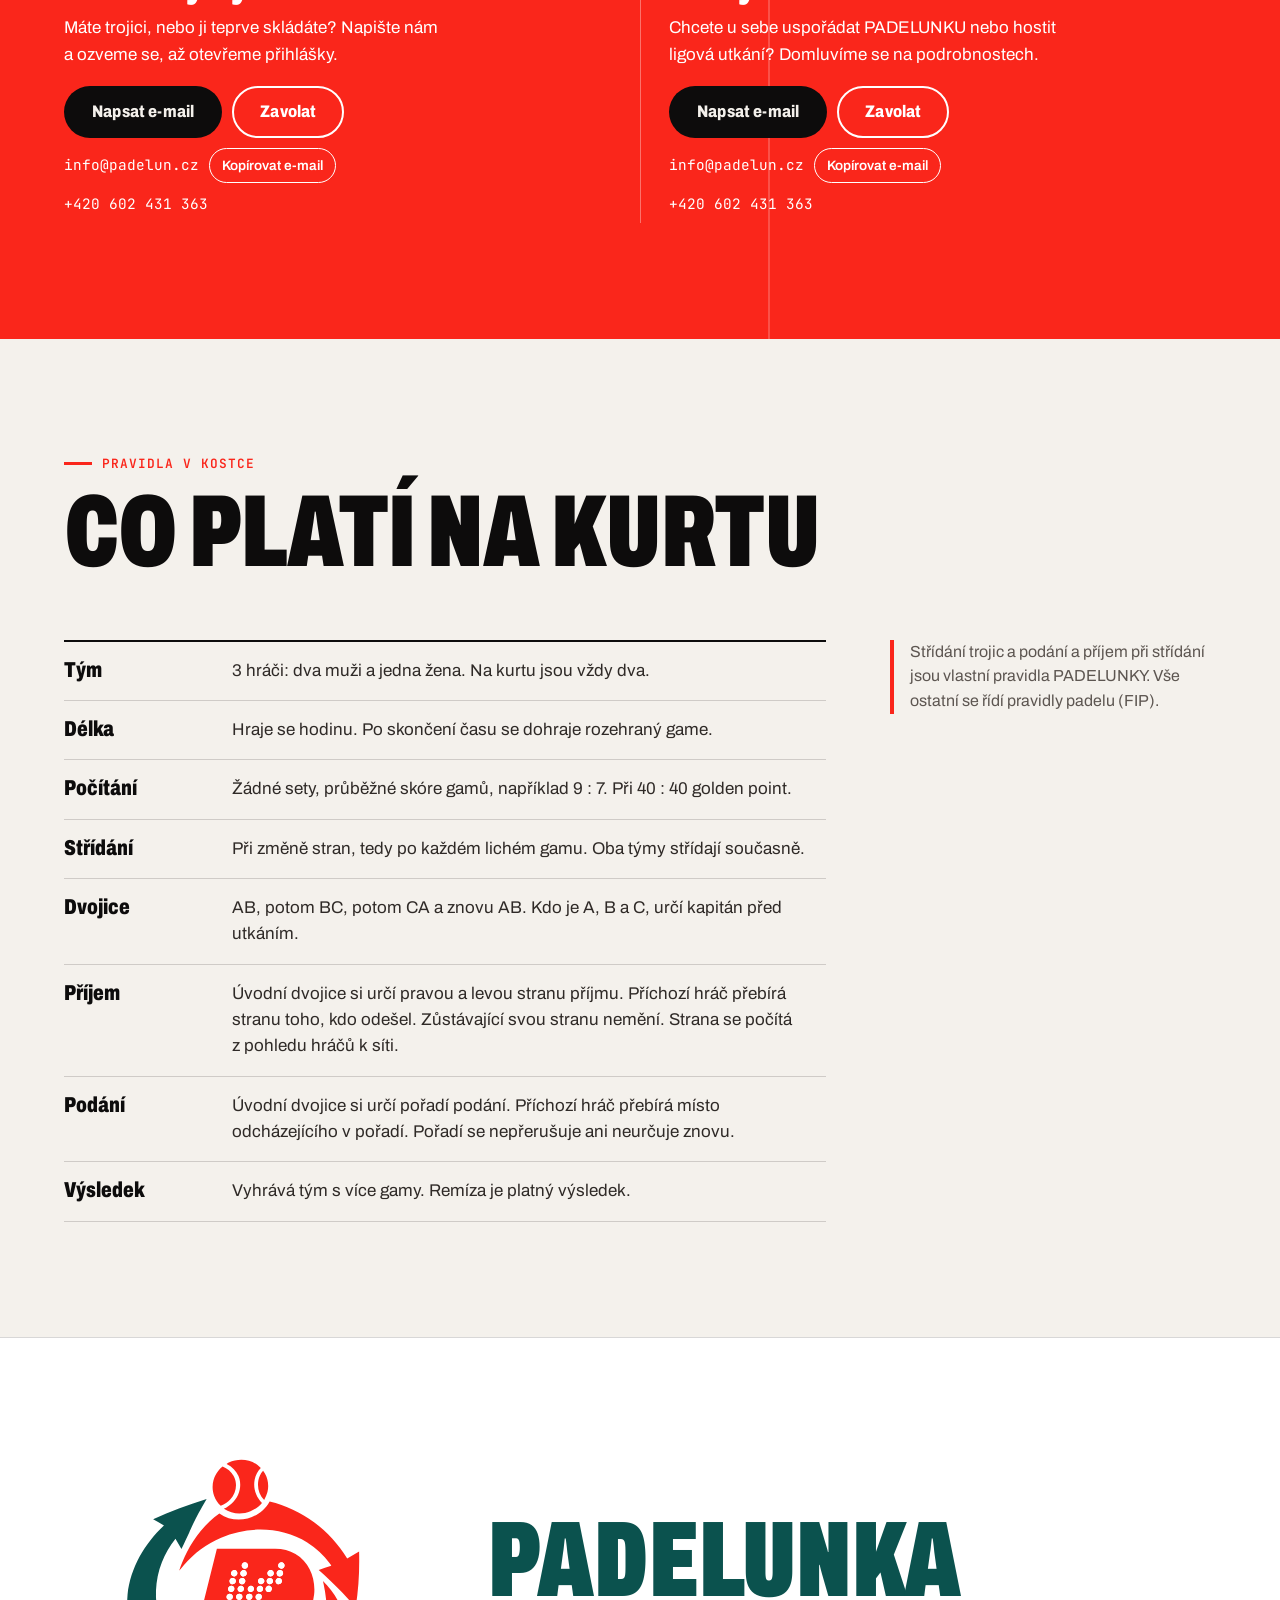
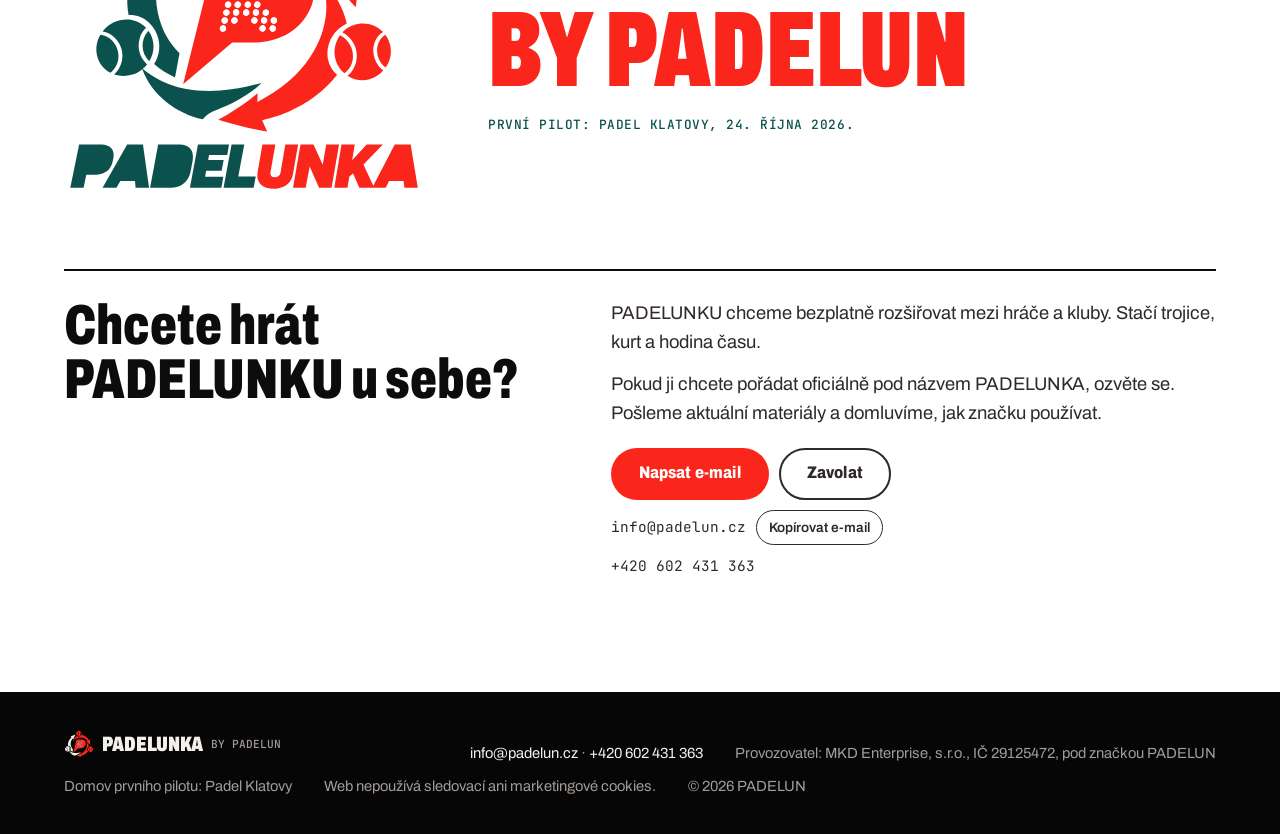
==== commit f5a93f07: "Barvy Padel Klatovy (#FA261B, #0B524E), barevné logo v sekci Pro kluby, logo Padel Klatovy u pilotu " ====
--- a/index.html
+++ b/index.html
@@ -248,7 +248,13 @@
       <h2 class="h2" id="pilot-nazev">Začalo to v Klatovech.</h2>
     </div>
     <div class="pilot__body">
-      <p class="pilot__text">Na podzim jsme PADELUNKU poprvé vyzkoušeli naostro. První pilot proběhl 24.&nbsp;října 2026 v&nbsp;Padel Klatovy. Reakce hráčů byly pozitivní, a tak formát dál ladíme a připravujeme z něj ligu.</p>
+      <div class="pilot__left">
+        <p class="pilot__text">Na podzim jsme PADELUNKU poprvé vyzkoušeli naostro. První pilot proběhl 24.&nbsp;října 2026 v&nbsp;Padel Klatovy. Reakce hráčů byly pozitivní, a tak formát dál ladíme a připravujeme z něj ligu.</p>
+        <figure class="pilot__home">
+          <img src="assets/img/partneri/padel-klatovy-logo-367.png" srcset="assets/img/partneri/padel-klatovy-logo-367.png 367w, assets/img/partneri/padel-klatovy-logo.png 734w" sizes="112px" alt="Logo Padel Klatovy" width="367" height="334" loading="lazy">
+          <figcaption>Domov prvního pilotu</figcaption>
+        </figure>
+      </div>
       <p class="pilot__big" aria-hidden="true"><span>24</span><span>10</span><span>26</span></p>
     </div>
     <!-- Fotky z pilotu se zobrazí automaticky po vyplnění fotkyPilot v assets/js/nastaveni.js -->
@@ -307,10 +313,10 @@
 </section>
 
 <!-- ============ PŮVOD A KLUBY ============ -->
-<section class="band band--ink origin" id="kluby" aria-labelledby="kluby-nazev">
+<section class="band band--paper origin" id="kluby" aria-labelledby="kluby-nazev">
   <div class="wrap">
     <div class="origin__head">
-      <img class="origin__logo" src="assets/img/logo/logo-negativ.svg" alt="Logo PADELUNKA" width="460" height="440" loading="lazy">
+      <img class="origin__logo" src="assets/img/logo/logo.svg" alt="Logo PADELUNKA" width="460" height="440" loading="lazy">
       <div class="origin__claim">
         <p class="origin__by"><span>PADELUNKA</span> <span class="origin__by2">by PADELUN</span></p>
         <p class="origin__pilot mono">První pilot: Padel Klatovy, 24. října 2026.</p>
--- a/assets/css/style.css
+++ b/assets/css/style.css
@@ -17,15 +17,16 @@
   --ink-2: #181616;
   --paper: #f4f1ec;      /* bílá s nádechem kurtového písku */
   --white: #ffffff;
-  --red: #ec2a1e;        /* hlavní červená */
-  --red-deep: #c41d13;
+  --red: #fa261b;        /* červená Padel Klatovy */
+  --red-deep: #d91a10;
+  --green: #0b524e;      /* zelená Padel Klatovy */
   --ball: #e2f53a;       /* žlutá jen pro míček */
   --mute-d: #a29b96;     /* šedá na tmavém */
   --mute-l: #5d5651;     /* šedá na světlém */
   --line-d: rgba(255,255,255,.16);
   --line-l: rgba(13,12,12,.16);
   /* hráči */
-  --pA: #f0473a; --pB: #3f7cff; --pC: #9b5cff;
+  --pA: #fa261b; --pB: #3f7cff; --pC: #9b5cff;
   /* písmo */
   --f: "Archivo PL", "Arial Narrow", "Helvetica Neue", Arial, sans-serif;
   --mono: "Mono PL", ui-monospace, "SF Mono", Menlo, Consolas, monospace;
@@ -82,7 +83,7 @@
 
 /* ---------- úvod ---------- */
 .hero { position: relative; padding-top: clamp(20px, 3vw, 40px); background:
-  radial-gradient(ellipse 60% 50% at 85% 60%, rgba(236,42,30,.16), transparent 70%), var(--ink); }
+  radial-gradient(ellipse 60% 50% at 85% 60%, rgba(250,38,27,.16), transparent 70%), var(--ink); }
 .hero__mega { font-weight: 900; font-stretch: 62%; line-height: .8; letter-spacing: -.012em; text-transform: uppercase;
   font-size: clamp(3rem, calc((min(100vw, calc(var(--max) + 2 * var(--gut))) - 2 * var(--gut)) * .244), 21rem);
   color: var(--paper); white-space: nowrap; margin-left: -.03em; }
@@ -165,7 +166,7 @@
 .demo__stage { grid-area: stage; } .demo__seg { grid-area: seg; } .demo__panel { grid-area: panel; } .demo__legend { grid-area: legend; }
 .demo__stage { min-width: 0; }
 .court { width: 100%; height: auto; display: block; overflow: visible; }
-.c-floor { fill: #142a3d; }
+.c-floor { fill: var(--green); }
 .c-wall { fill: none; stroke: rgba(255,255,255,.55); stroke-width: 3; }
 .c-line { stroke: rgba(255,255,255,.85); stroke-width: 3; }
 .c-net { stroke: var(--paper); stroke-width: 5; }
@@ -244,6 +245,10 @@
 /* ---------- pilot ---------- */
 .pilot__date { color: var(--ball); margin-bottom: 14px; }
 .pilot__body { margin-top: clamp(28px, 4vw, 48px); display: grid; grid-template-columns: minmax(0, .9fr) minmax(0, 1.1fr); gap: clamp(24px, 4vw, 64px); align-items: end; }
+.pilot__left { display: flex; flex-direction: column; gap: 28px; min-width: 0; }
+.pilot__home { display: flex; align-items: center; gap: 16px; margin: 0; }
+.pilot__home img { width: 112px; height: auto; background: #fff; padding: 10px; border-radius: 6px; }
+.pilot__home figcaption { font-family: var(--mono); font-size: .78rem; text-transform: uppercase; letter-spacing: .05em; color: var(--mute-d); }
 .pilot__text { font-size: clamp(1.15rem, 1.6vw, 1.4rem); max-width: 40ch; color: #e6e1db; }
 .pilot__big { display: flex; justify-content: flex-end; gap: .12em; font-weight: 900; font-stretch: 62%; font-size: clamp(5rem, 15vw, 14rem); line-height: .8; color: transparent; -webkit-text-stroke: 2px rgba(255,255,255,.4); }
 .pilot__big span:first-child { color: var(--red); -webkit-text-stroke: 0; }
@@ -299,14 +304,16 @@
 .video p { margin-top: 8px; font-size: .9rem; color: var(--mute-l); }
 
 /* ---------- původ ---------- */
+.band--paper.origin { background: var(--white); border-top: 1px solid var(--line-l); }
 .origin__head { display: grid; grid-template-columns: minmax(0, 360px) minmax(0, 1fr); gap: clamp(28px, 5vw, 72px); align-items: center; }
 .origin__logo { width: 100%; height: auto; }
 .origin__claim { min-width: 0; }
 .origin__by { display: flex; flex-wrap: wrap; align-items: baseline; gap: 0 .25em; font-weight: 900; font-stretch: 62%; text-transform: uppercase; font-size: clamp(3.2rem, 8.4vw, 8.6rem); line-height: .84; }
+.origin__by > span:first-child { color: var(--green); }
 .origin__by2 { color: var(--red); }
-.origin__pilot { margin-top: 18px; color: var(--ball); }
-.origin__grid { margin-top: clamp(40px, 6vw, 72px); padding-top: 28px; border-top: 1px solid var(--line-d); display: grid; grid-template-columns: minmax(0, .9fr) minmax(0, 1.1fr); gap: clamp(24px, 4vw, 64px); }
-.origin__text { display: flex; flex-direction: column; gap: 14px; font-size: 1.15rem; color: #e6e1db; max-width: 58ch; }
+.origin__pilot { margin-top: 18px; color: var(--green); }
+.origin__grid { margin-top: clamp(40px, 6vw, 72px); padding-top: 28px; border-top: 2px solid var(--ink); display: grid; grid-template-columns: minmax(0, .9fr) minmax(0, 1.1fr); gap: clamp(24px, 4vw, 64px); }
+.origin__text { display: flex; flex-direction: column; gap: 14px; font-size: 1.15rem; color: #2f2a27; max-width: 58ch; }
 
 /* ---------- patička ---------- */
 .foot { background: #070606; color: var(--mute-d); padding-block: 36px calc(36px + env(safe-area-inset-bottom, 0px)); font-size: .92rem; }
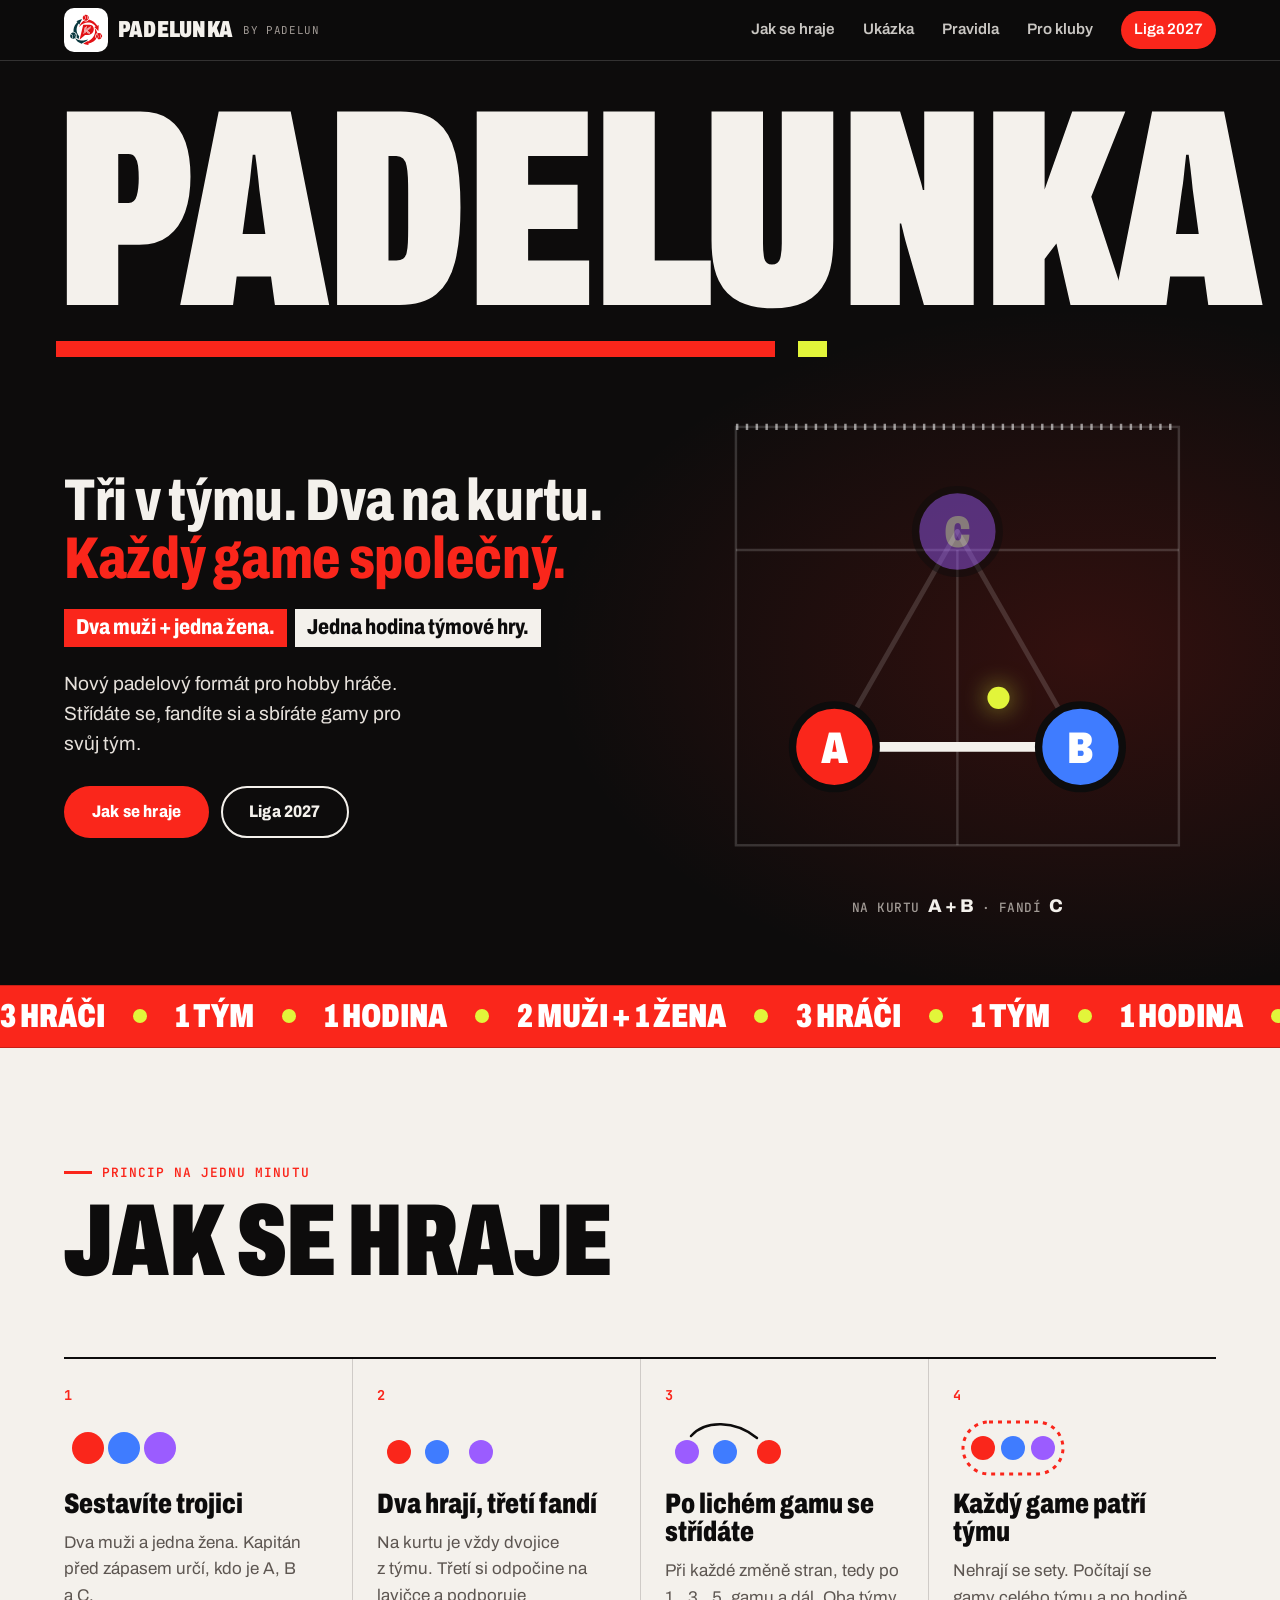
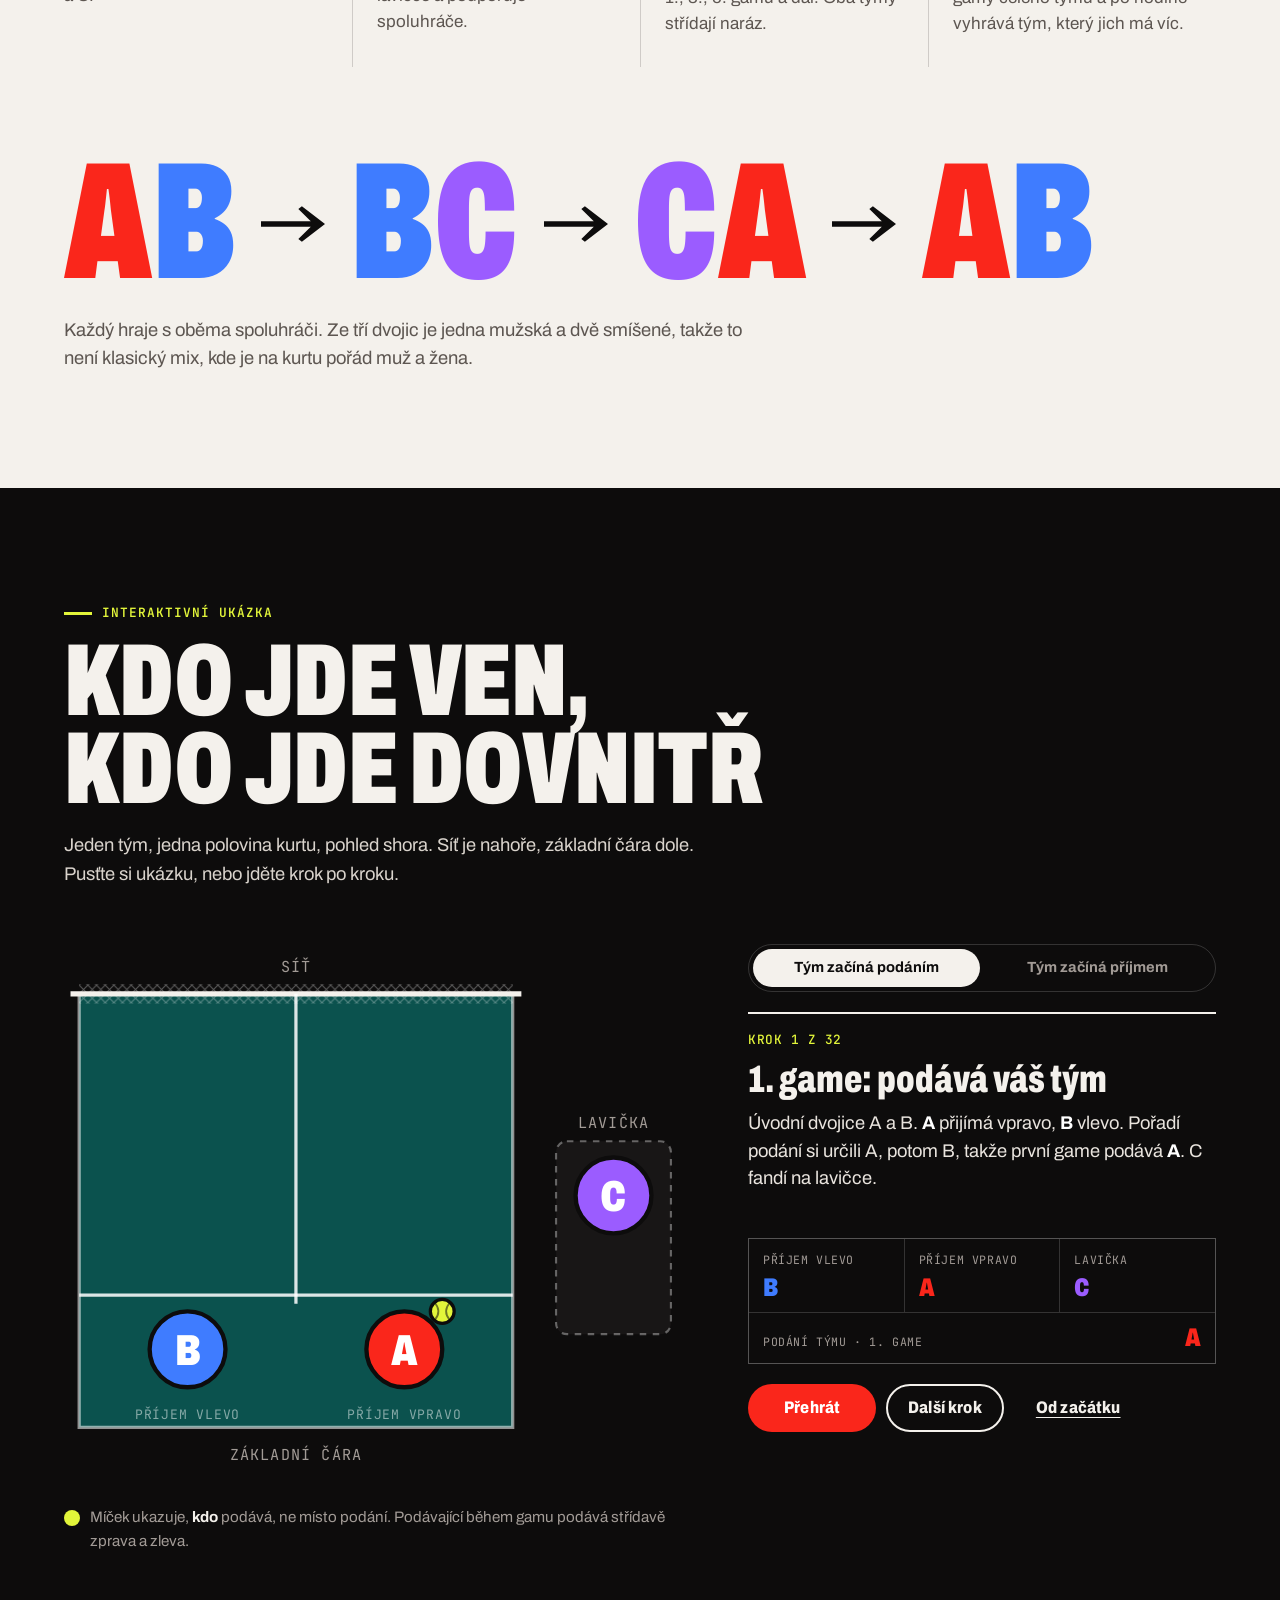
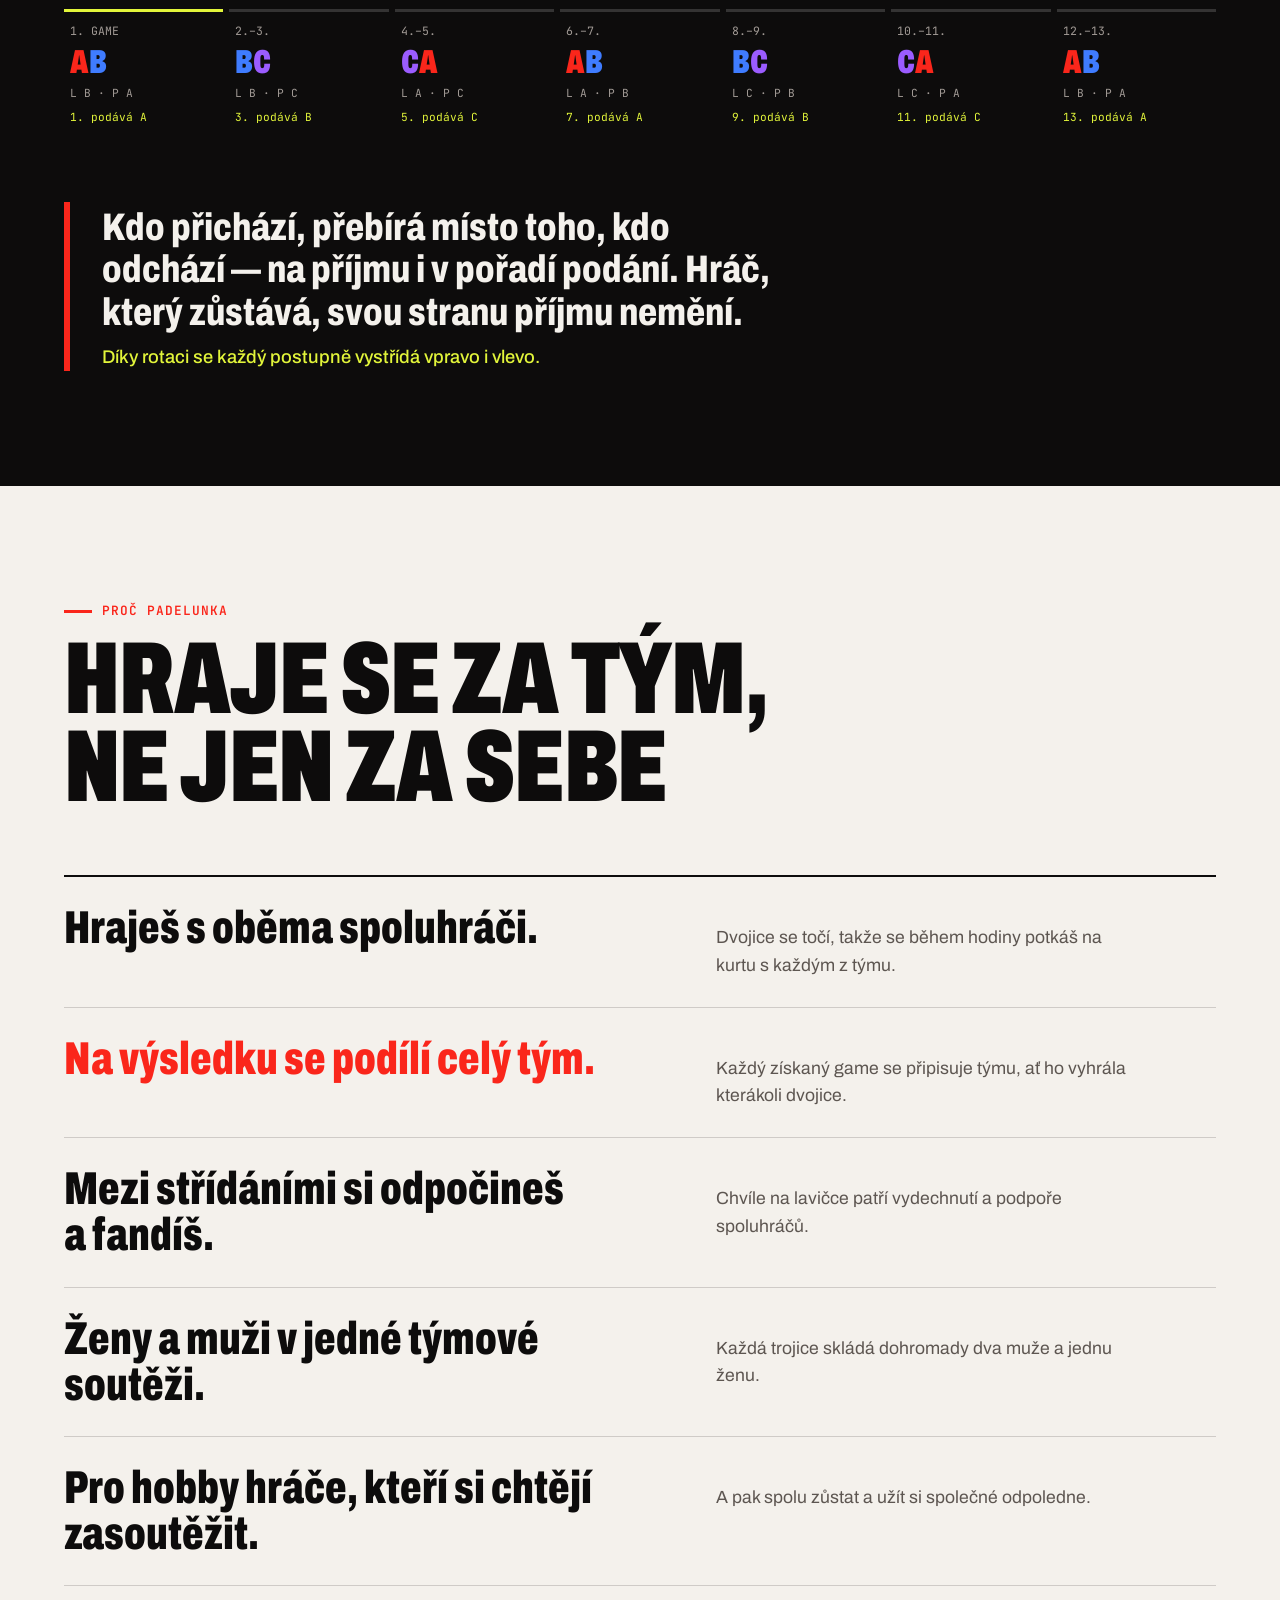
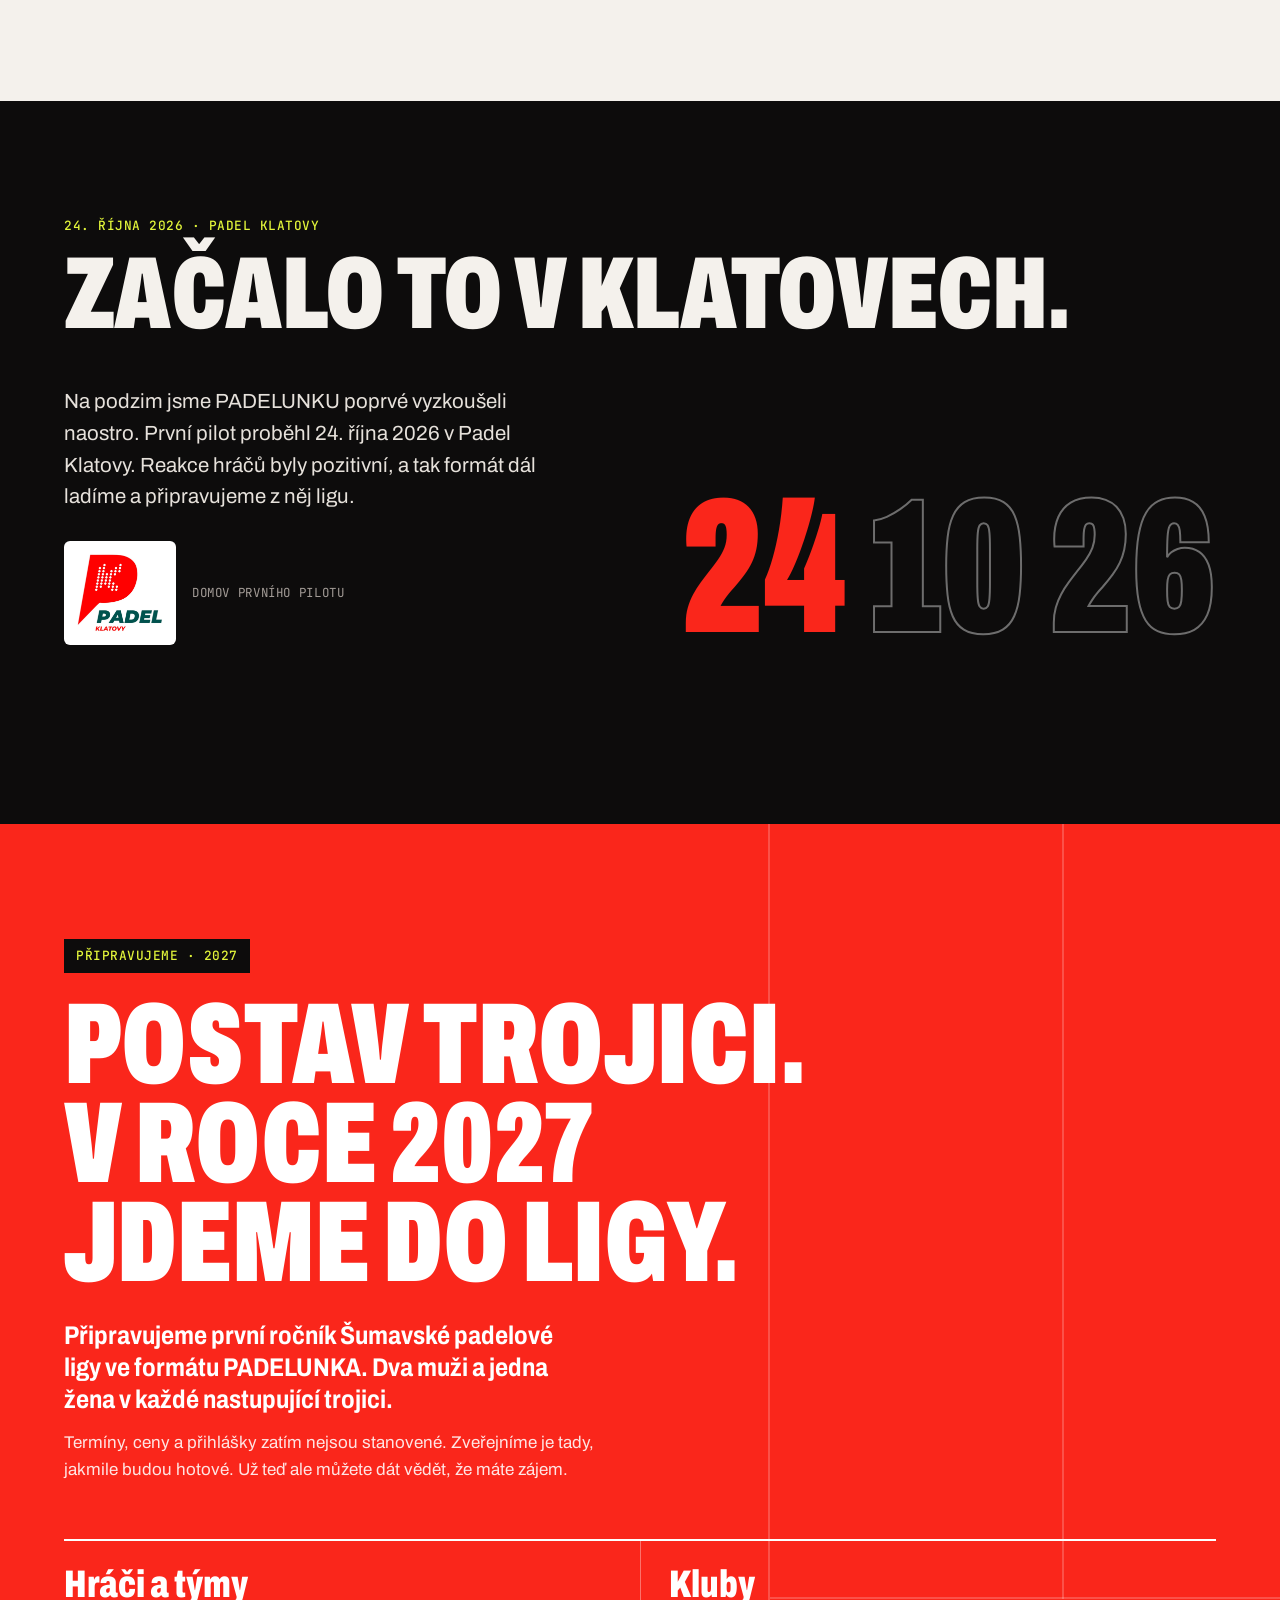
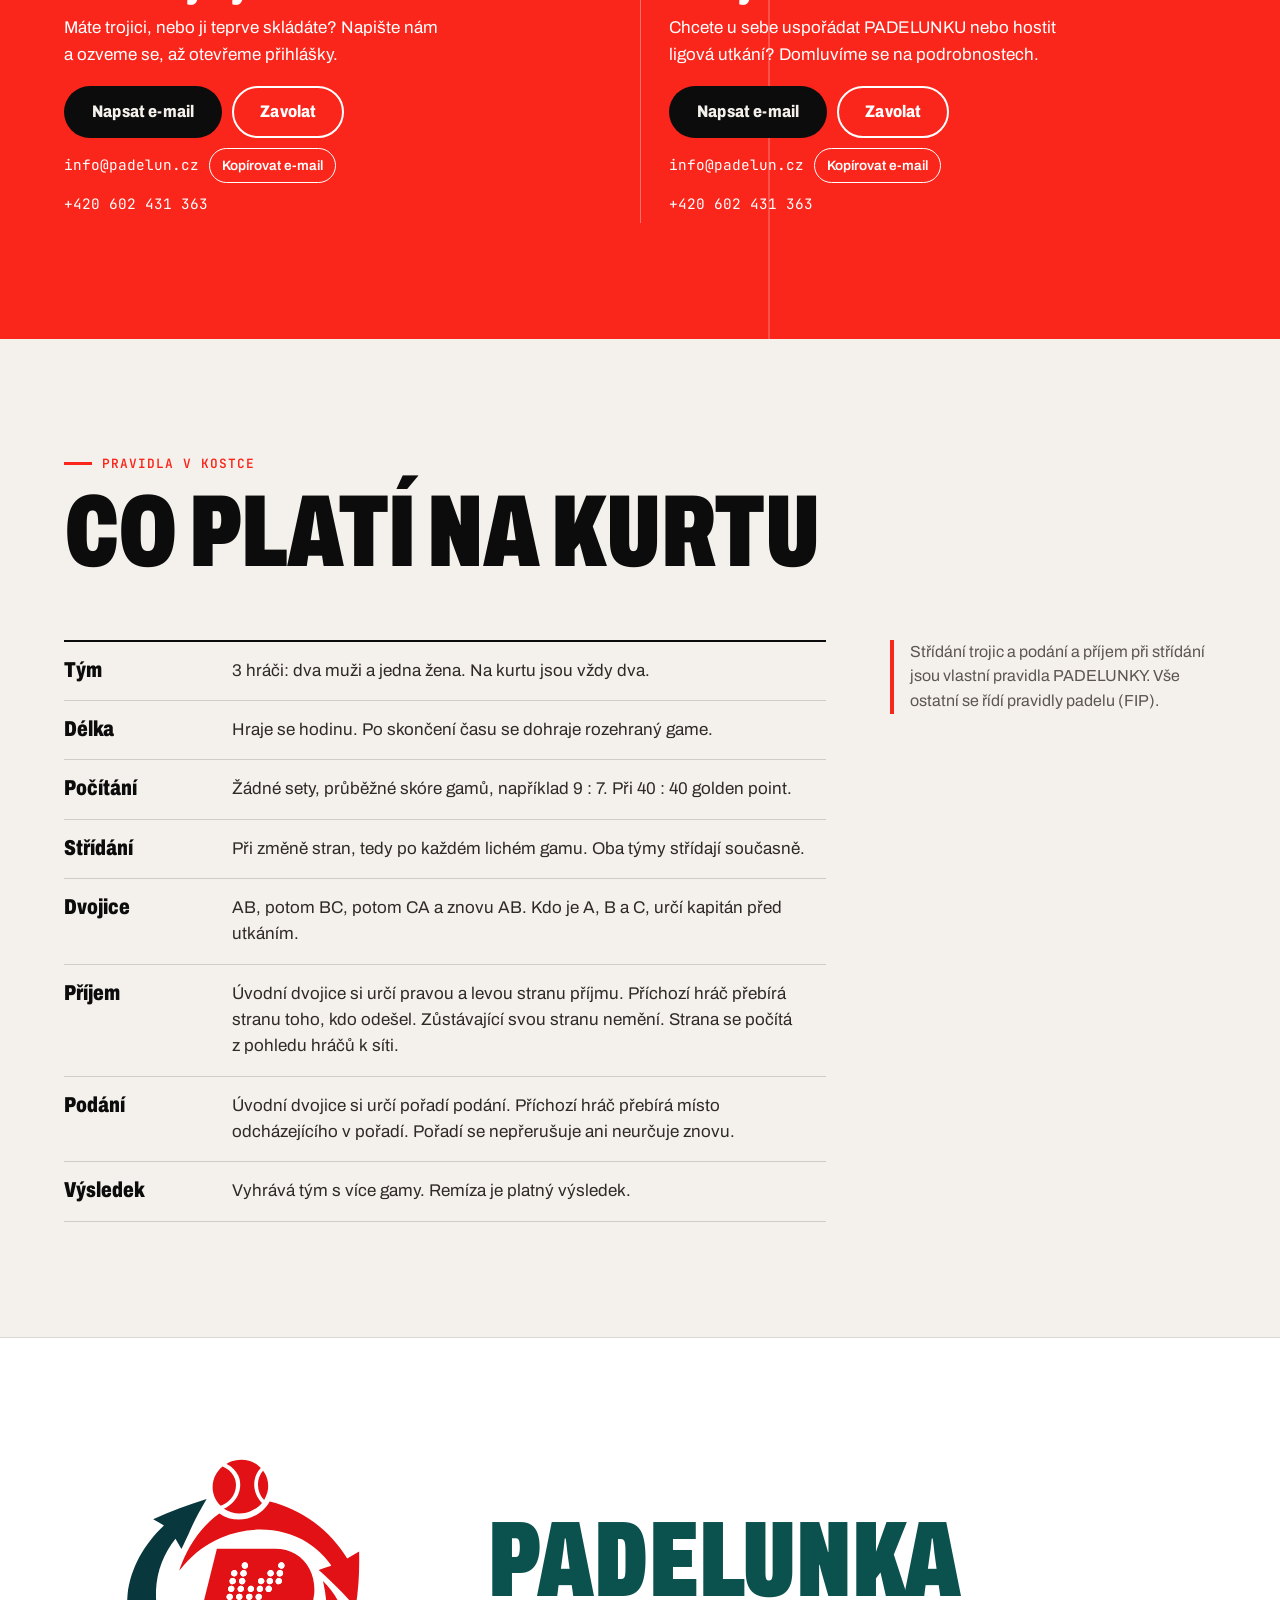
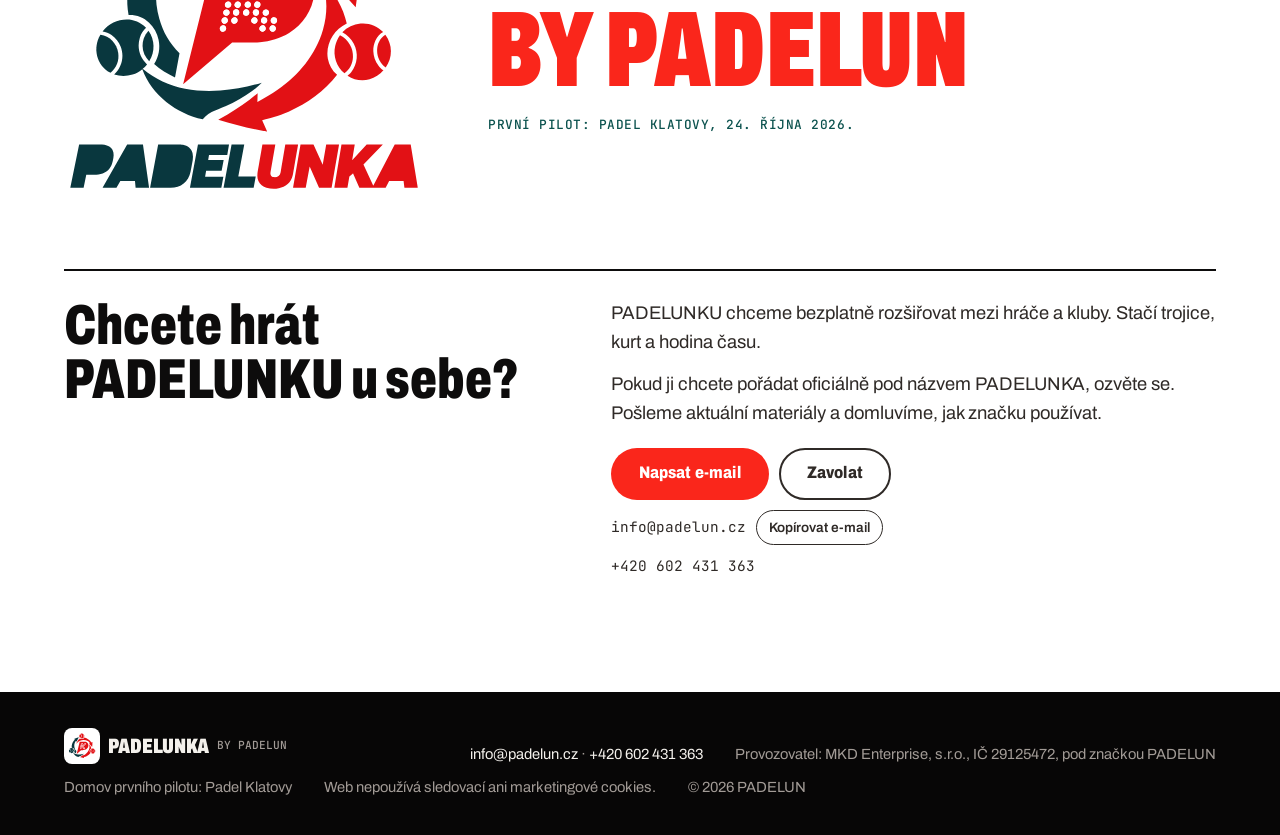
==== commit d43c7128: "Logo PADELUNKA v původních barvách, bez negativu; na tmavých plochách na bílém podkladu Co-Authored-" ====
--- a/index.html
+++ b/index.html
@@ -38,7 +38,7 @@
 <header class="top">
   <div class="top__in">
     <a class="brand" href="#uvod" aria-label="PADELUNKA – na začátek stránky">
-      <img class="brand__mark" src="assets/img/logo/symbol-negativ.svg" alt="" width="38" height="35">
+      <span class="brand__mark"><img src="assets/img/logo/symbol.svg" alt="" width="34" height="31"></span>
       <span class="brand__name">PADELUNKA</span><span class="brand__by">by PADELUN</span>
     </a>
     <nav class="nav" aria-label="Hlavní navigace">
@@ -337,7 +337,7 @@
 
 <footer class="foot">
   <div class="wrap foot__in">
-    <p class="foot__brand"><img src="assets/img/logo/symbol-negativ.svg" alt="" width="30" height="28"> PADELUNKA <span>by PADELUN</span></p>
+    <p class="foot__brand"><span class="brand__mark brand__mark--s"><img src="assets/img/logo/symbol.svg" alt="" width="28" height="26"></span> PADELUNKA <span>by PADELUN</span></p>
     <p id="foot-contact" hidden></p>
     <p>Provozovatel: MKD Enterprise, s.r.o., IČ 29125472, pod značkou PADELUN</p>
     <p>Domov prvního pilotu: Padel Klatovy</p>
--- a/assets/css/style.css
+++ b/assets/css/style.css
@@ -58,7 +58,10 @@
 .top__in { display: flex; align-items: center; justify-content: space-between; gap: 16px; height: 60px; max-width: calc(var(--max) + 2 * var(--gut)); margin-inline: auto;
   padding-left: max(var(--gut), env(safe-area-inset-left, 0px)); padding-right: max(var(--gut), env(safe-area-inset-right, 0px)); }
 .brand { display: flex; align-items: center; gap: 10px; text-decoration: none; white-space: nowrap; }
-.brand__mark { width: 38px; height: auto; flex: none; }
+.brand__mark { flex: none; display: grid; place-items: center; width: 44px; height: 44px; background: #fff; border-radius: 10px; }
+.brand__mark img { width: 34px; height: auto; }
+.brand__mark--s { width: 36px; height: 36px; border-radius: 8px; }
+.brand__mark--s img { width: 28px; }
 .brand__name { font-weight: 900; font-stretch: 70%; font-size: 1.45rem; letter-spacing: .01em; }
 .brand__by { font-family: var(--mono); font-size: .68rem; color: var(--mute-d); text-transform: uppercase; letter-spacing: .06em; }
 .nav { display: flex; align-items: center; gap: clamp(12px, 2.2vw, 28px); font-weight: 600; font-size: .95rem; }
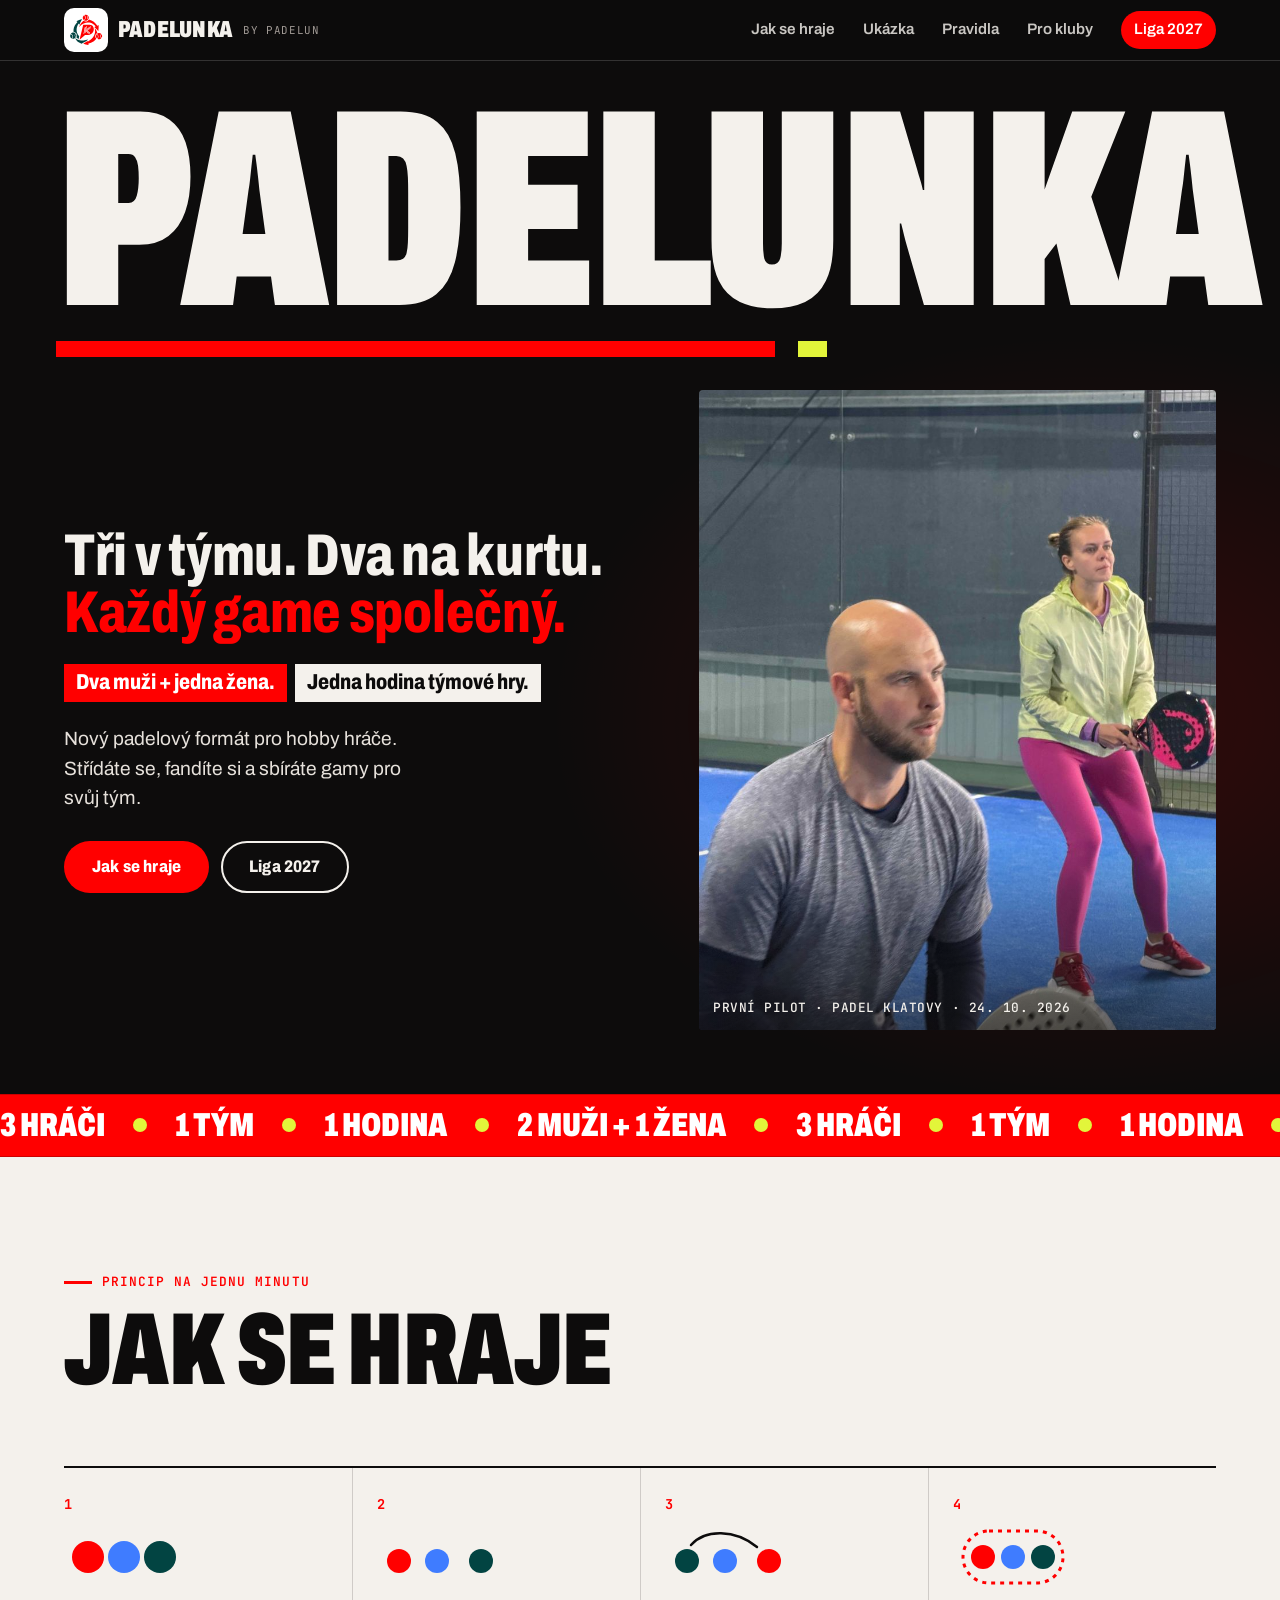
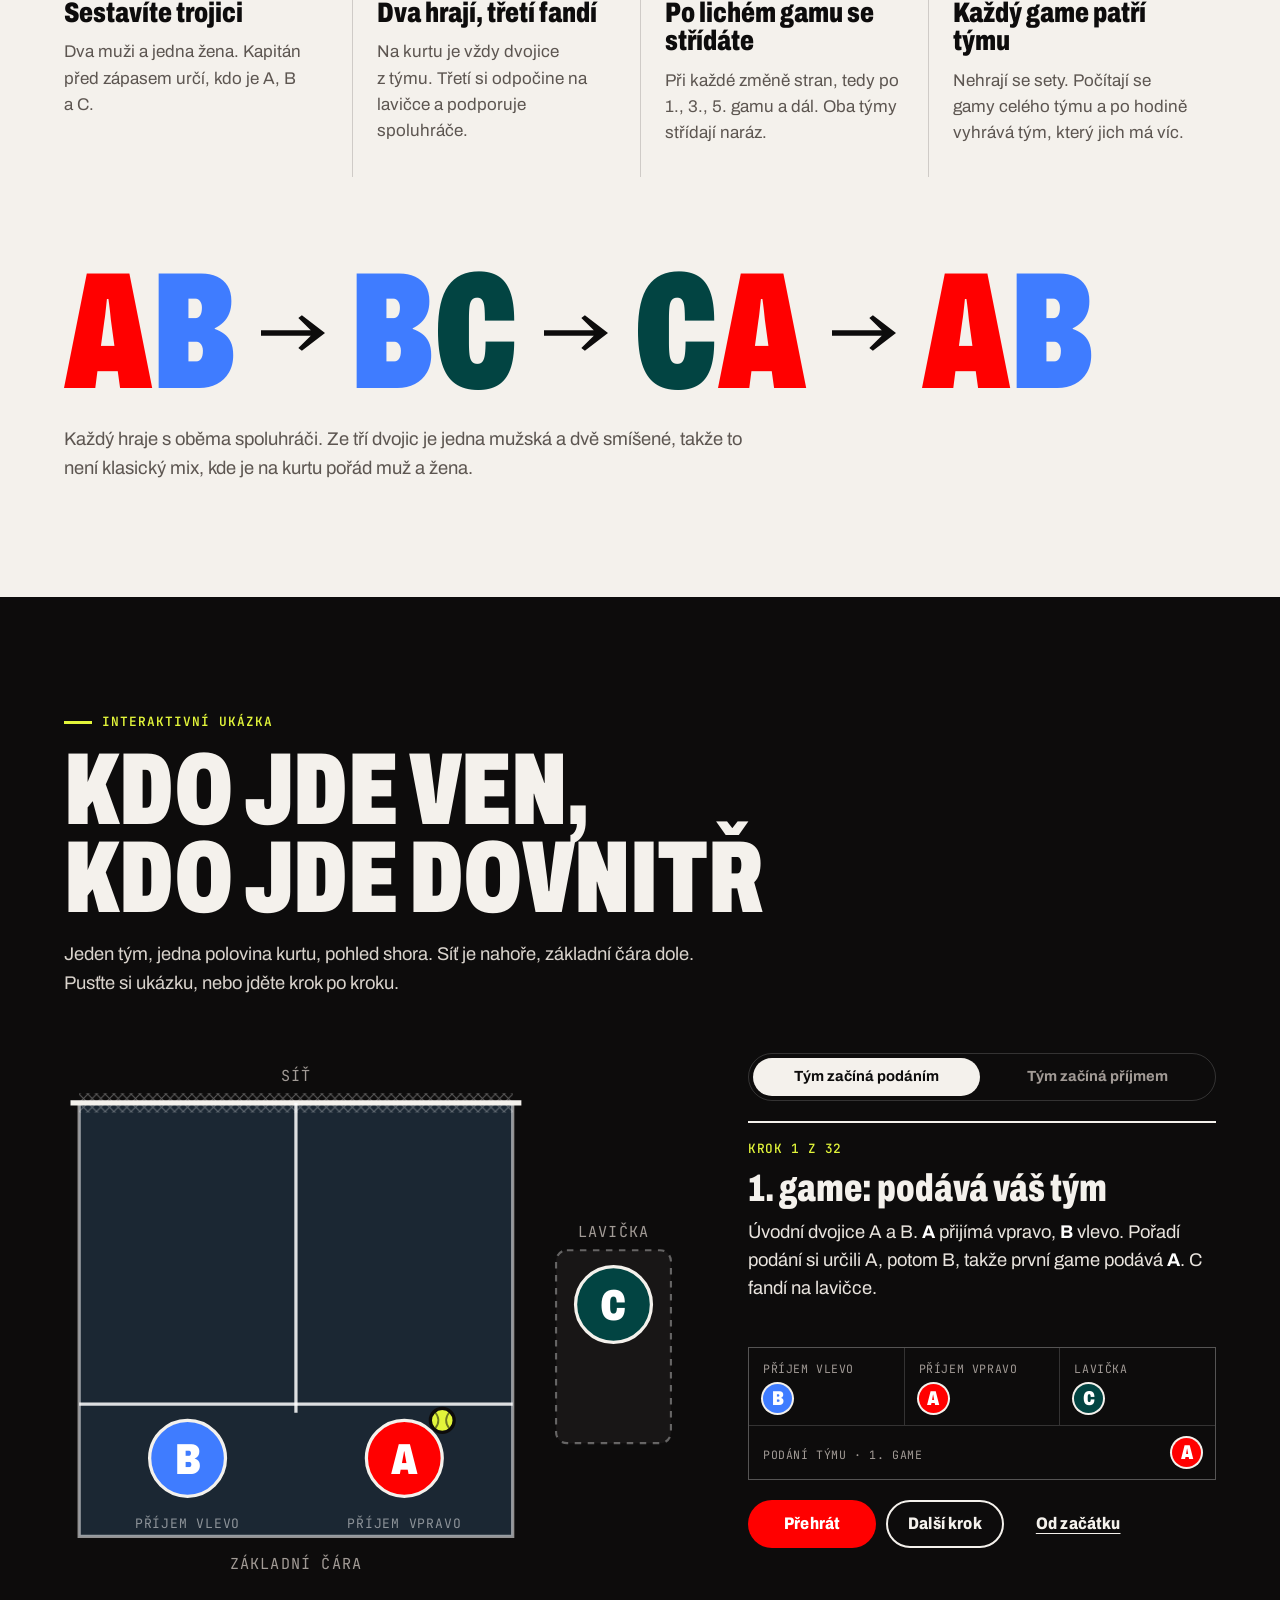
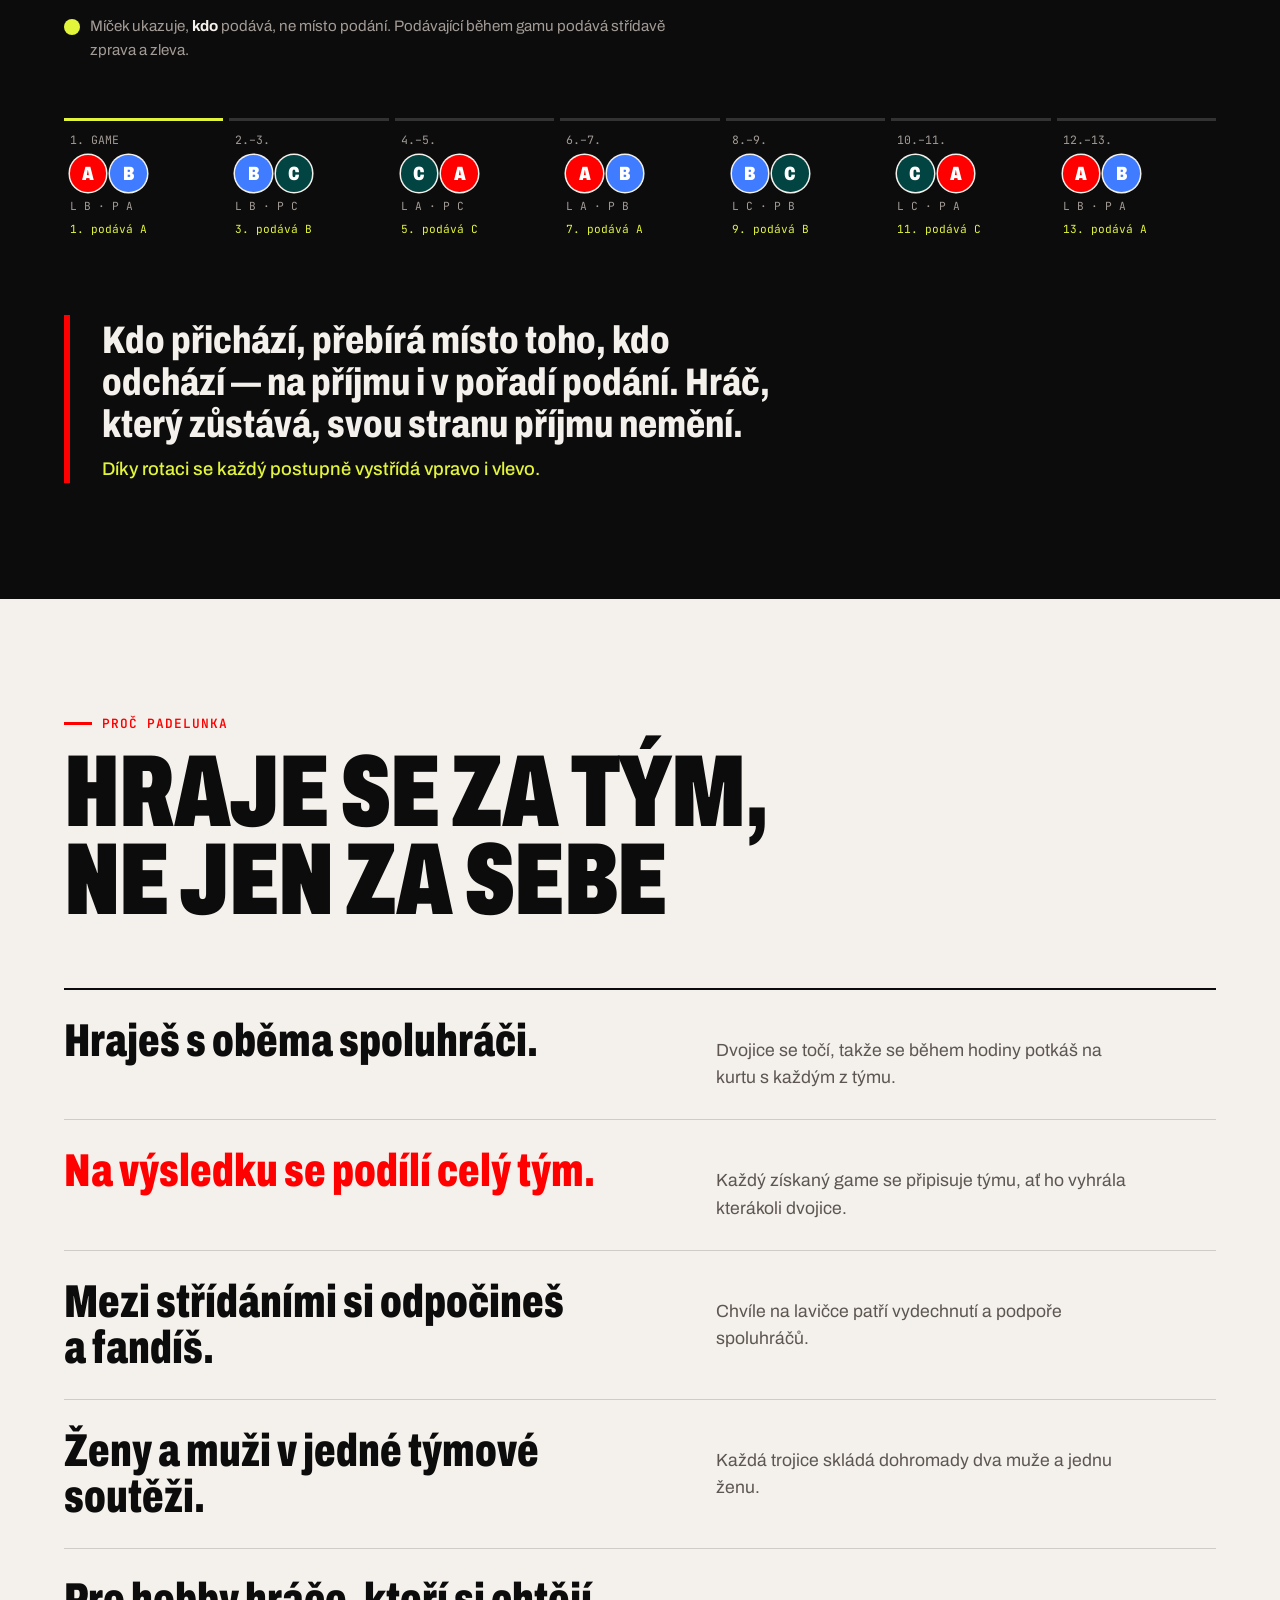
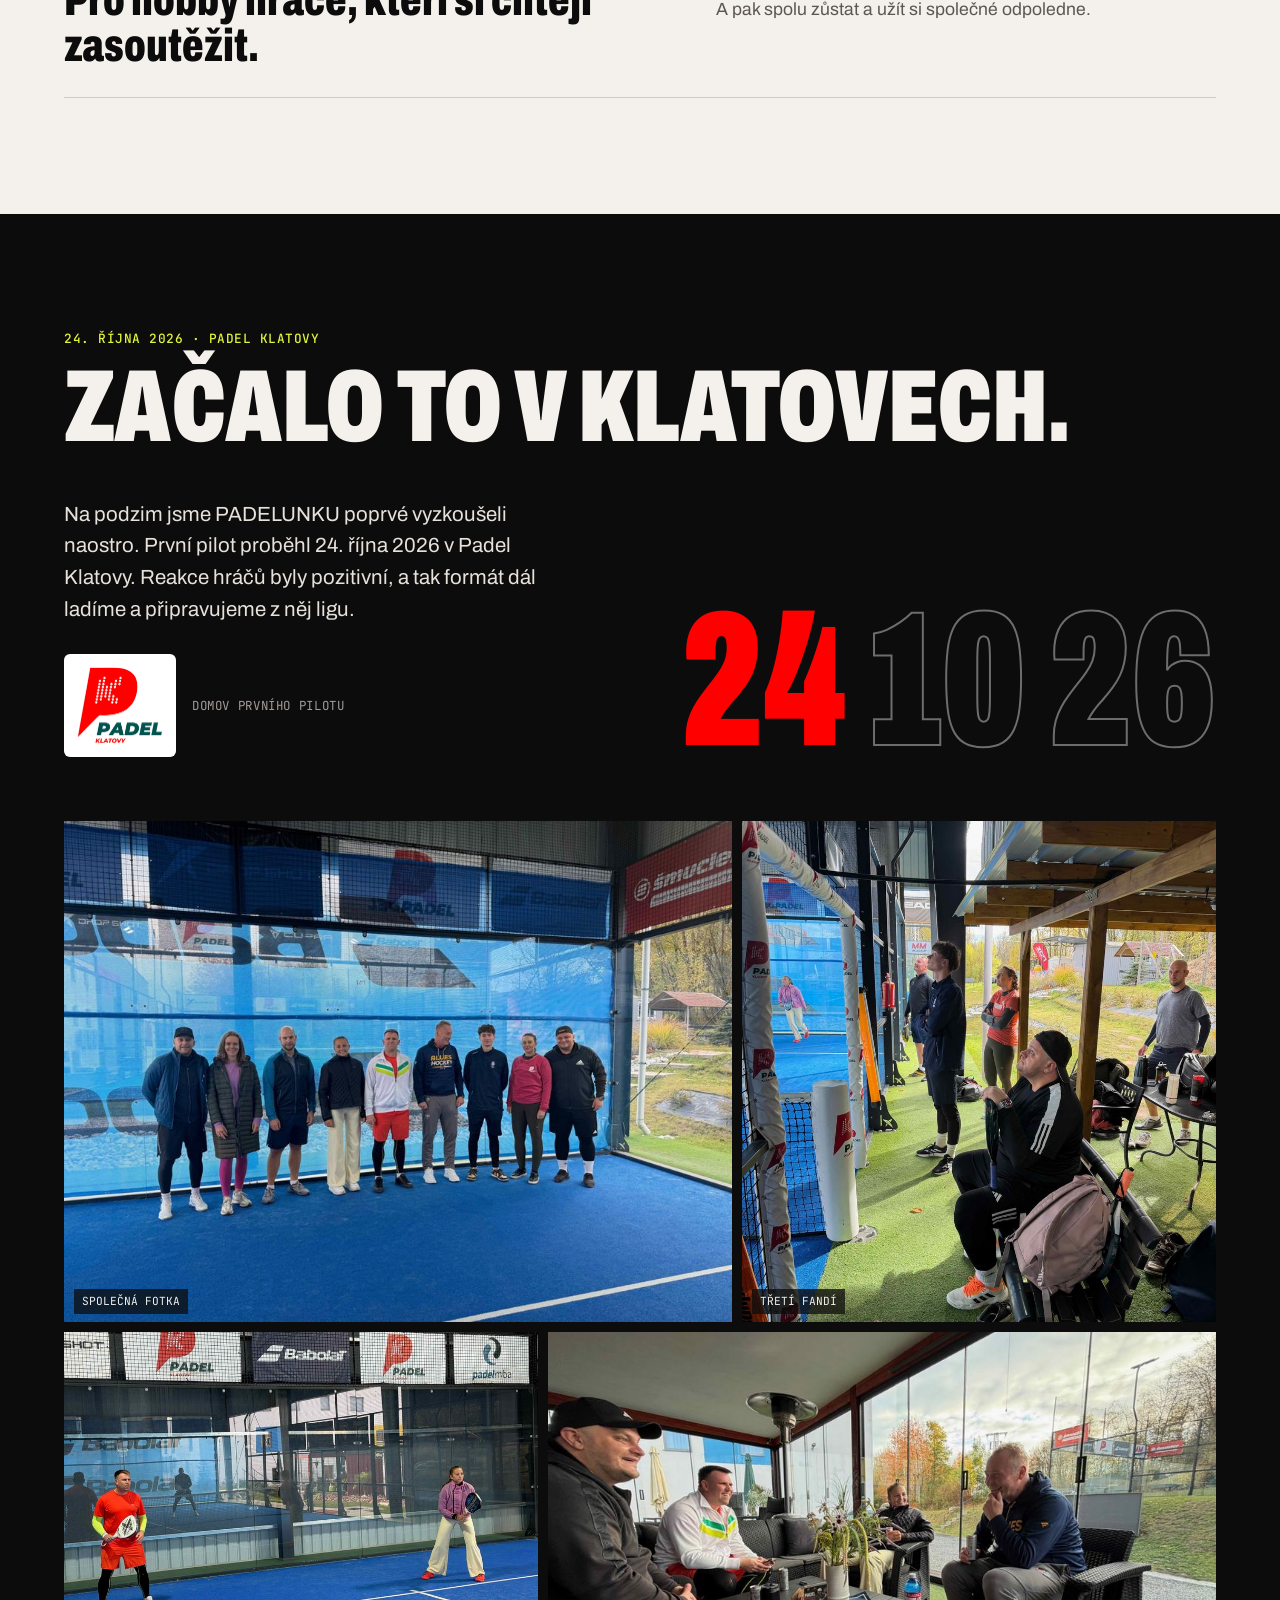
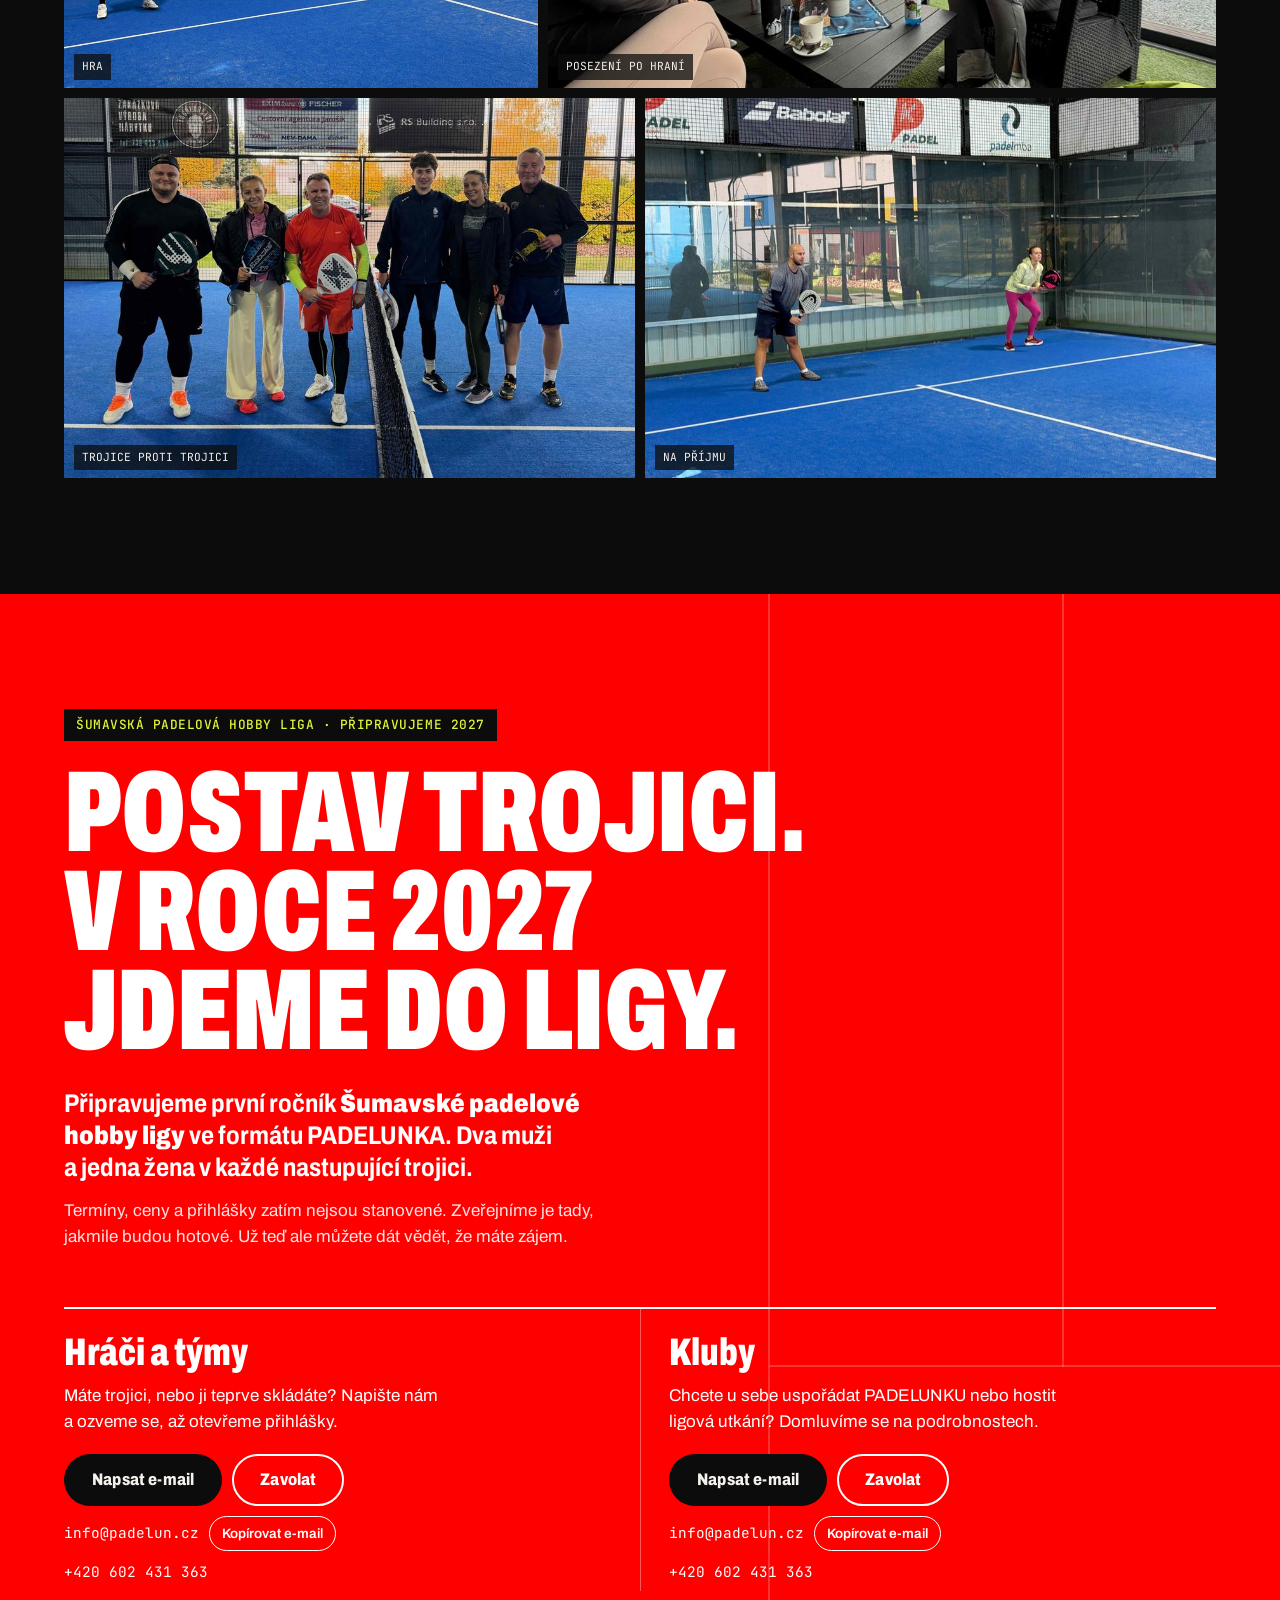
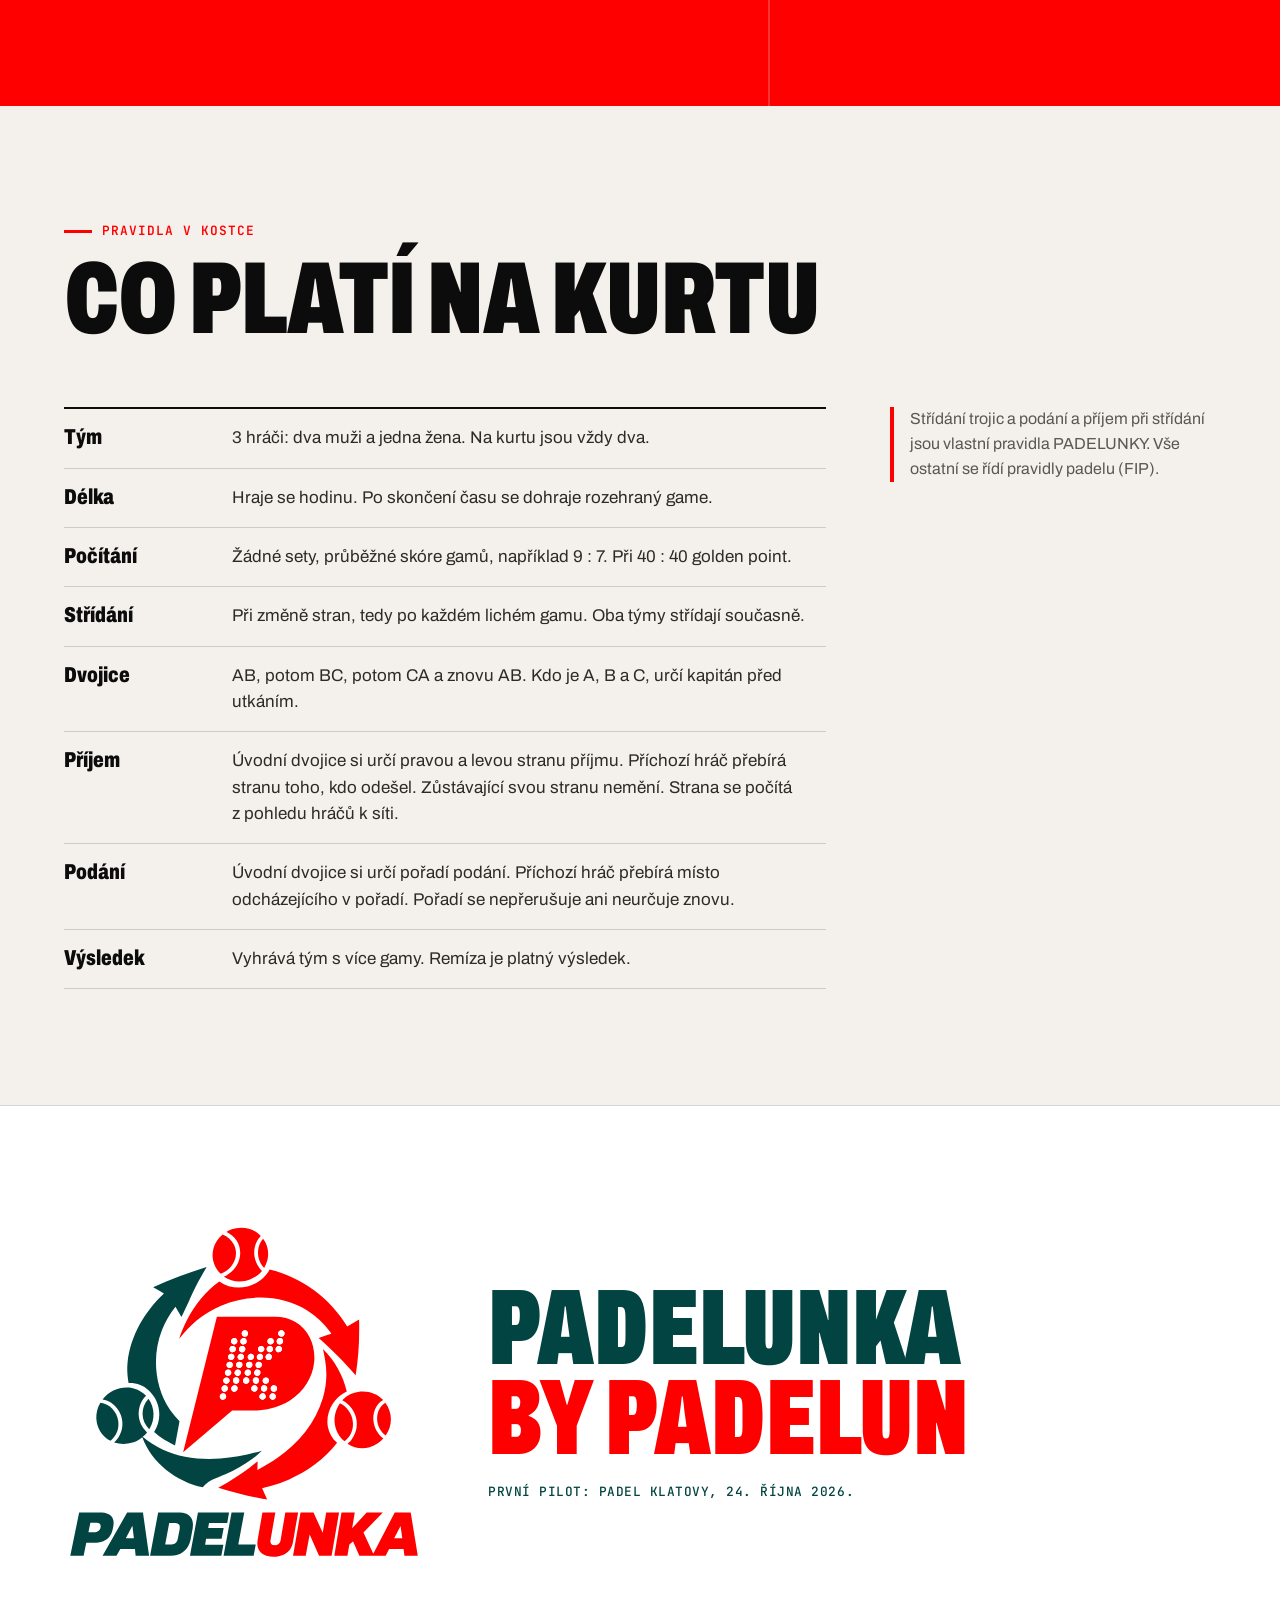
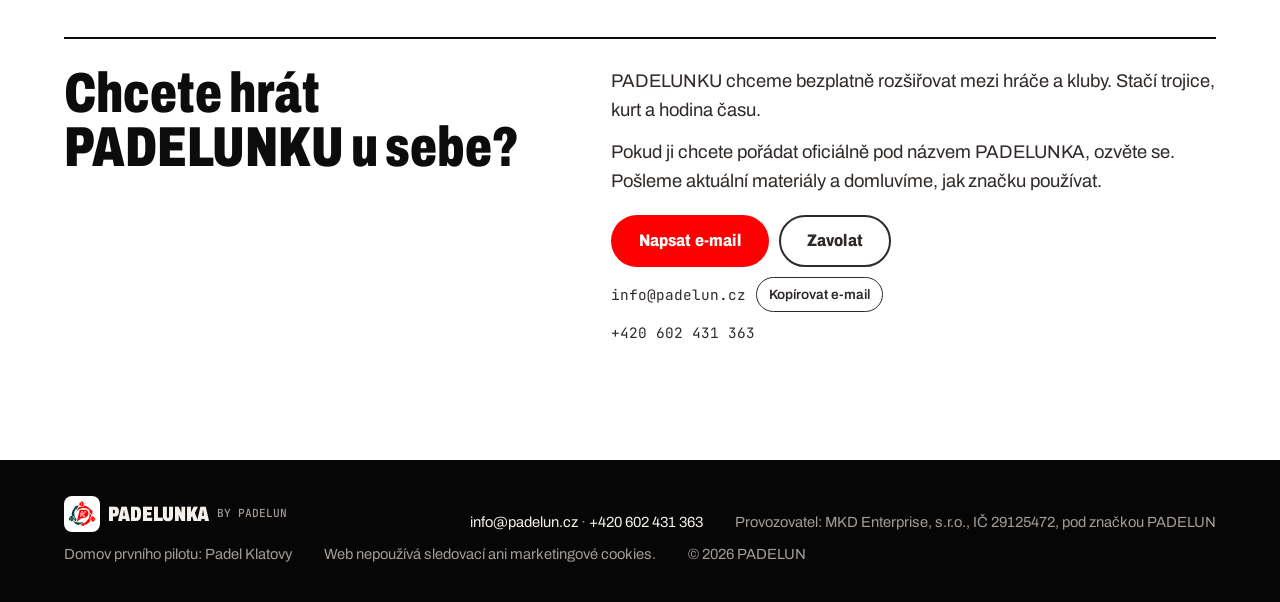
==== commit d96355d2: "Název ligy: Šumavská padelová hobby liga Co-Authored-By: Claude Opus 5.5 <noreply@anthropic.com> Cla" ====
--- a/index.html
+++ b/index.html
@@ -4,7 +4,7 @@
 <meta charset="utf-8">
 <meta name="viewport" content="width=device-width, initial-scale=1, viewport-fit=cover">
 <title>PADELUNKA – tři v týmu, dva na kurtu</title>
-<meta name="description" content="PADELUNKA je týmový padelový formát pro hobby hráče: tři v týmu, dva muži a jedna žena, dva na kurtu a hodina společné hry. Připravujeme Šumavskou padelovou ligu 2027.">
+<meta name="description" content="PADELUNKA je týmový padelový formát pro hobby hráče: tři v týmu, dva muži a jedna žena, dva na kurtu a hodina společné hry. Připravujeme Šumavskou padelovou hobby ligu 2027.">
 <meta name="theme-color" content="#0d0c0c">
 <meta name="author" content="PADELUN – MKD Enterprise, s.r.o.">
 <meta name="color-scheme" content="dark">
@@ -14,7 +14,7 @@
 <meta property="og:locale" content="cs_CZ">
 <meta property="og:site_name" content="PADELUNKA">
 <meta property="og:title" content="PADELUNKA – tři v týmu, dva na kurtu">
-<meta property="og:description" content="Nový týmový formát padelu pro hobby hráče. Dva muži + jedna žena, jedna hodina týmové hry. Připravujeme ligu 2027.">
+<meta property="og:description" content="Nový týmový formát padelu pro hobby hráče. Dva muži + jedna žena, jedna hodina týmové hry. Připravujeme Šumavskou padelovou hobby ligu 2027.">
 <meta property="og:image" content="https://padelunka.cz/assets/img/og.png">
 <meta property="og:image:type" content="image/png">
 <meta property="og:image:width" content="1200">
@@ -265,16 +265,16 @@
 <!-- ============ LIGA 2027 ============ -->
 <section class="band band--red liga" id="liga" aria-labelledby="liga-nazev">
   <div class="wrap">
-    <p class="liga__badge mono">Připravujeme · 2027</p>
+    <p class="liga__badge mono">Šumavská padelová hobby liga · připravujeme 2027</p>
     <h2 class="liga__h" id="liga-nazev">Postav trojici. V roce 2027 jdeme do ligy.</h2>
-    <p class="liga__lead">Připravujeme první ročník Šumavské padelové ligy ve formátu PADELUNKA. Dva muži a jedna žena v každé nastupující trojici.</p>
+    <p class="liga__lead">Připravujeme první ročník <strong class="liga__name">Šumavské padelové hobby ligy</strong> ve formátu PADELUNKA. Dva muži a jedna žena v každé nastupující trojici.</p>
     <p class="liga__note">Termíny, ceny a přihlášky zatím nejsou stanovené. Zveřejníme je tady, jakmile budou hotové. Už teď ale můžete dát vědět, že máte zájem.</p>
 
     <div class="interest">
       <div class="interest__item">
         <h3>Hráči a týmy</h3>
         <p>Máte trojici, nebo ji teprve skládáte? Napište nám a ozveme se, až otevřeme přihlášky.</p>
-        <div class="contact" data-predmet="Zájem o ligu PADELUNKA 2027 – hráči / tým" data-text="Dobrý den,%0A%0Amáme zájem o Šumavskou padelovou ligu ve formátu PADELUNKA.%0A%0ANázev týmu (pokud už ho máte):%0AJména hráčů:%0AMěsto / klub:%0A"></div>
+        <div class="contact" data-predmet="Zájem o Šumavskou padelovou hobby ligu 2027 – hráči / tým" data-text="Dobrý den,%0A%0Amáme zájem o Šumavskou padelovou hobby ligu ve formátu PADELUNKA.%0A%0ANázev týmu (pokud už ho máte):%0AJména hráčů:%0AMěsto / klub:%0A"></div>
       </div>
       <div class="interest__item">
         <h3>Kluby</h3>
--- a/assets/css/style.css
+++ b/assets/css/style.css
@@ -17,16 +17,17 @@
   --ink-2: #181616;
   --paper: #f4f1ec;      /* bílá s nádechem kurtového písku */
   --white: #ffffff;
-  --red: #fa261b;        /* červená Padel Klatovy */
-  --red-deep: #d91a10;
-  --green: #0b524e;      /* zelená Padel Klatovy */
+  /* oficiální barvy značky (RGB z manuálu) */
+  --red: #ff0000;        /* 255/0/0 */
+  --green: #024442;      /* 2/68/66 */
+  --grey: #898989;       /* 137/137/137 */
   --ball: #e2f53a;       /* žlutá jen pro míček */
   --mute-d: #a29b96;     /* šedá na tmavém */
   --mute-l: #5d5651;     /* šedá na světlém */
   --line-d: rgba(255,255,255,.16);
   --line-l: rgba(13,12,12,.16);
   /* hráči */
-  --pA: #fa261b; --pB: #3f7cff; --pC: #9b5cff;
+  --pA: var(--red); --pB: #3f7cff; --pC: var(--green);
   /* písmo */
   --f: "Archivo PL", "Arial Narrow", "Helvetica Neue", Arial, sans-serif;
   --mono: "Mono PL", ui-monospace, "SF Mono", Menlo, Consolas, monospace;
@@ -78,7 +79,7 @@
 .btn:hover { transform: translateY(-2px); }
 .btn:active { transform: translateY(0); }
 .btn--red { background: var(--red); color: var(--white); }
-.btn--red:hover { background: var(--red-deep); }
+.btn--red:hover { background: var(--red); box-shadow: 0 6px 18px rgba(255,0,0,.35); }
 .btn--line { border-color: currentColor; color: inherit; background: transparent; }
 .btn--ghost { background: transparent; color: inherit; border-color: transparent; text-decoration: underline; text-underline-offset: 4px; padding-inline: 12px; }
 .btn--ink { background: var(--ink); color: var(--paper); }
@@ -86,7 +87,7 @@
 
 /* ---------- úvod ---------- */
 .hero { position: relative; padding-top: clamp(20px, 3vw, 40px); background:
-  radial-gradient(ellipse 60% 50% at 85% 60%, rgba(250,38,27,.16), transparent 70%), var(--ink); }
+  radial-gradient(ellipse 60% 50% at 85% 60%, rgba(255,0,0,.16), transparent 70%), var(--ink); }
 .hero__mega { font-weight: 900; font-stretch: 62%; line-height: .8; letter-spacing: -.012em; text-transform: uppercase;
   font-size: clamp(3rem, calc((min(100vw, calc(var(--max) + 2 * var(--gut))) - 2 * var(--gut)) * .244), 21rem);
   color: var(--paper); white-space: nowrap; margin-left: -.03em; }
@@ -106,7 +107,7 @@
 .trio__court .trio__net { stroke: rgba(255,255,255,.55); stroke-width: 5; stroke-dasharray: 2 6; }
 .trio__edges line { stroke: rgba(255,255,255,.14); stroke-width: 4; stroke-linecap: round; transition: stroke .6s, stroke-width .6s; }
 .trio__edges line.on { stroke: var(--paper); stroke-width: 8; }
-.trio__node circle { stroke: var(--ink); stroke-width: 6; transition: opacity .6s, transform .6s var(--ease); }
+.trio__node circle { stroke: var(--paper); stroke-width: 4; transition: opacity .6s, transform .6s var(--ease); }
 .trio__node text { fill: var(--white); font-weight: 900; font-stretch: 75%; font-size: 36px; text-anchor: middle; font-family: var(--f); }
 .trio__node[data-p="A"] circle { fill: var(--pA); }
 .trio__node[data-p="B"] circle { fill: var(--pB); }
@@ -169,7 +170,7 @@
 .demo__stage { grid-area: stage; } .demo__seg { grid-area: seg; } .demo__panel { grid-area: panel; } .demo__legend { grid-area: legend; }
 .demo__stage { min-width: 0; }
 .court { width: 100%; height: auto; display: block; overflow: visible; }
-.c-floor { fill: var(--green); }
+.c-floor { fill: #1b2733; }
 .c-wall { fill: none; stroke: rgba(255,255,255,.55); stroke-width: 3; }
 .c-line { stroke: rgba(255,255,255,.85); stroke-width: 3; }
 .c-net { stroke: var(--paper); stroke-width: 5; }
@@ -181,7 +182,7 @@
 .c-side { fill: rgba(255,255,255,.5); font-family: var(--mono); font-size: 12px; letter-spacing: .06em; }
 .b-box { fill: var(--ink-2); stroke: rgba(255,255,255,.35); stroke-width: 2; stroke-dasharray: 6 6; }
 .pl { transition: transform 1.25s var(--ease), opacity .5s; }
-.pl__dot { stroke: var(--ink); stroke-width: 4; }
+.pl__dot { stroke: var(--paper); stroke-width: 3; }
 .pl[data-p="A"] .pl__dot { fill: var(--pA); }
 .pl[data-p="B"] .pl__dot { fill: var(--pB); }
 .pl[data-p="C"] .pl__dot { fill: var(--pC); }
@@ -219,7 +220,8 @@
 .status dd { font-weight: 900; font-stretch: 75%; font-size: 1.6rem; line-height: 1; }
 .status .status__srv { grid-column: 1 / -1; }
 .status .status__srv dd { color: var(--ball); }
-.status dd[data-p="A"] { color: var(--pA); } .status dd[data-p="B"] { color: var(--pB); } .status dd[data-p="C"] { color: var(--pC); }
+.status dd[data-p] { display: inline-grid; place-items: center; width: 1.45em; height: 1.45em; border-radius: 50%; color: var(--white); font-size: 1.25rem; box-shadow: 0 0 0 2px var(--paper); }
+.status dd[data-p="A"] { background: var(--pA); } .status dd[data-p="B"] { background: var(--pB); } .status dd[data-p="C"] { background: var(--pC); }
 .ctrl { display: flex; flex-wrap: wrap; gap: 10px; }
 .ctrl .btn { min-height: 48px; padding-inline: 20px; }
 .ctrl__play { min-width: 128px; }
@@ -230,7 +232,9 @@
 .tl button.now { border-color: var(--ball); }
 .tl button.done { border-color: rgba(255,255,255,.5); }
 .tl__g { font-family: var(--mono); font-size: .72rem; color: var(--mute-d); text-transform: uppercase; white-space: nowrap; }
-.tl__pair { font-weight: 900; font-stretch: 66%; font-size: clamp(1.3rem, 2.6vw, 2.1rem); line-height: 1; }
+.tl__pair { display: flex; gap: 4px; font-weight: 900; font-stretch: 75%; font-size: clamp(.95rem, 1.6vw, 1.2rem); line-height: 1; }
+.tl__pair span { display: grid; place-items: center; width: 1.9em; height: 1.9em; border-radius: 50%; color: var(--white); box-shadow: 0 0 0 1.5px var(--paper); }
+.tl__pair .cA { background: var(--pA); } .tl__pair .cB { background: var(--pB); } .tl__pair .cC { background: var(--pC); }
 .tl__rl { font-family: var(--mono); font-size: .7rem; color: var(--mute-d); white-space: nowrap; }
 .tl__srv { font-family: var(--mono); font-size: .7rem; color: var(--ball); white-space: nowrap; min-height: 1em; }
 
@@ -274,8 +278,9 @@
     linear-gradient(rgba(255,255,255,.2), rgba(255,255,255,.2)) 50% 0 / 2px 69.5% no-repeat; }
 @media (max-width: 960px) { .liga::before { display: none; } }
 .liga .wrap { position: relative; }
-.liga__badge { display: inline-block; background: var(--ink); color: var(--ball); padding: 7px 12px; }
+.liga__badge { display: inline-block; max-width: 100%; line-height: 1.4; background: var(--ink); color: var(--ball); padding: 7px 12px; }
 .liga__h { margin-top: 22px; font-weight: 900; font-stretch: 64%; text-transform: uppercase; font-size: clamp(3rem, 9vw, 8.6rem); line-height: .86; text-wrap: balance; max-width: 17ch; }
+.liga__name { font-weight: 900; }
 .liga__lead { margin-top: 28px; font-weight: 700; font-stretch: 85%; font-size: clamp(1.25rem, 2vw, 1.7rem); line-height: 1.25; max-width: 40ch; }
 .liga__note { margin-top: 14px; max-width: 56ch; color: rgba(255,255,255,.88); }
 .interest { margin-top: clamp(36px, 5vw, 56px); display: grid; grid-template-columns: repeat(2, minmax(0,1fr)); gap: 0; border-top: 2px solid var(--white); }
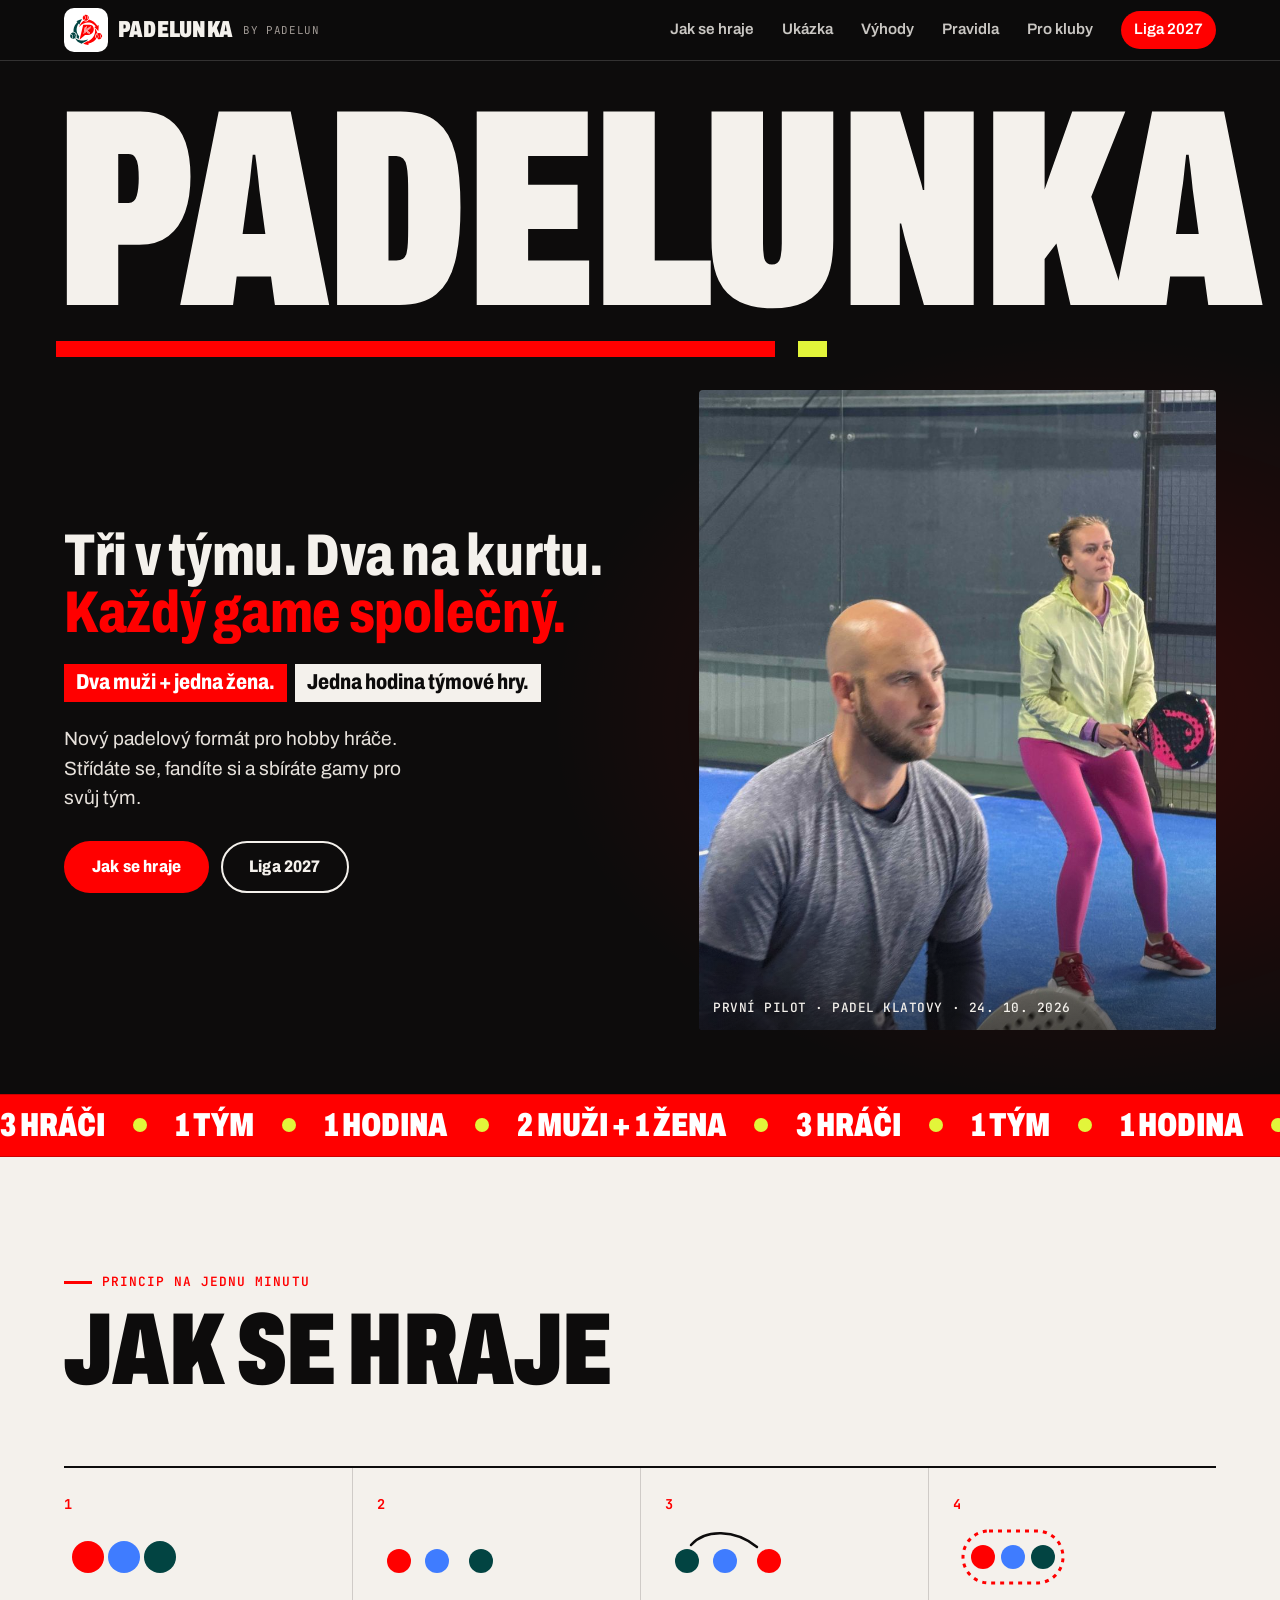
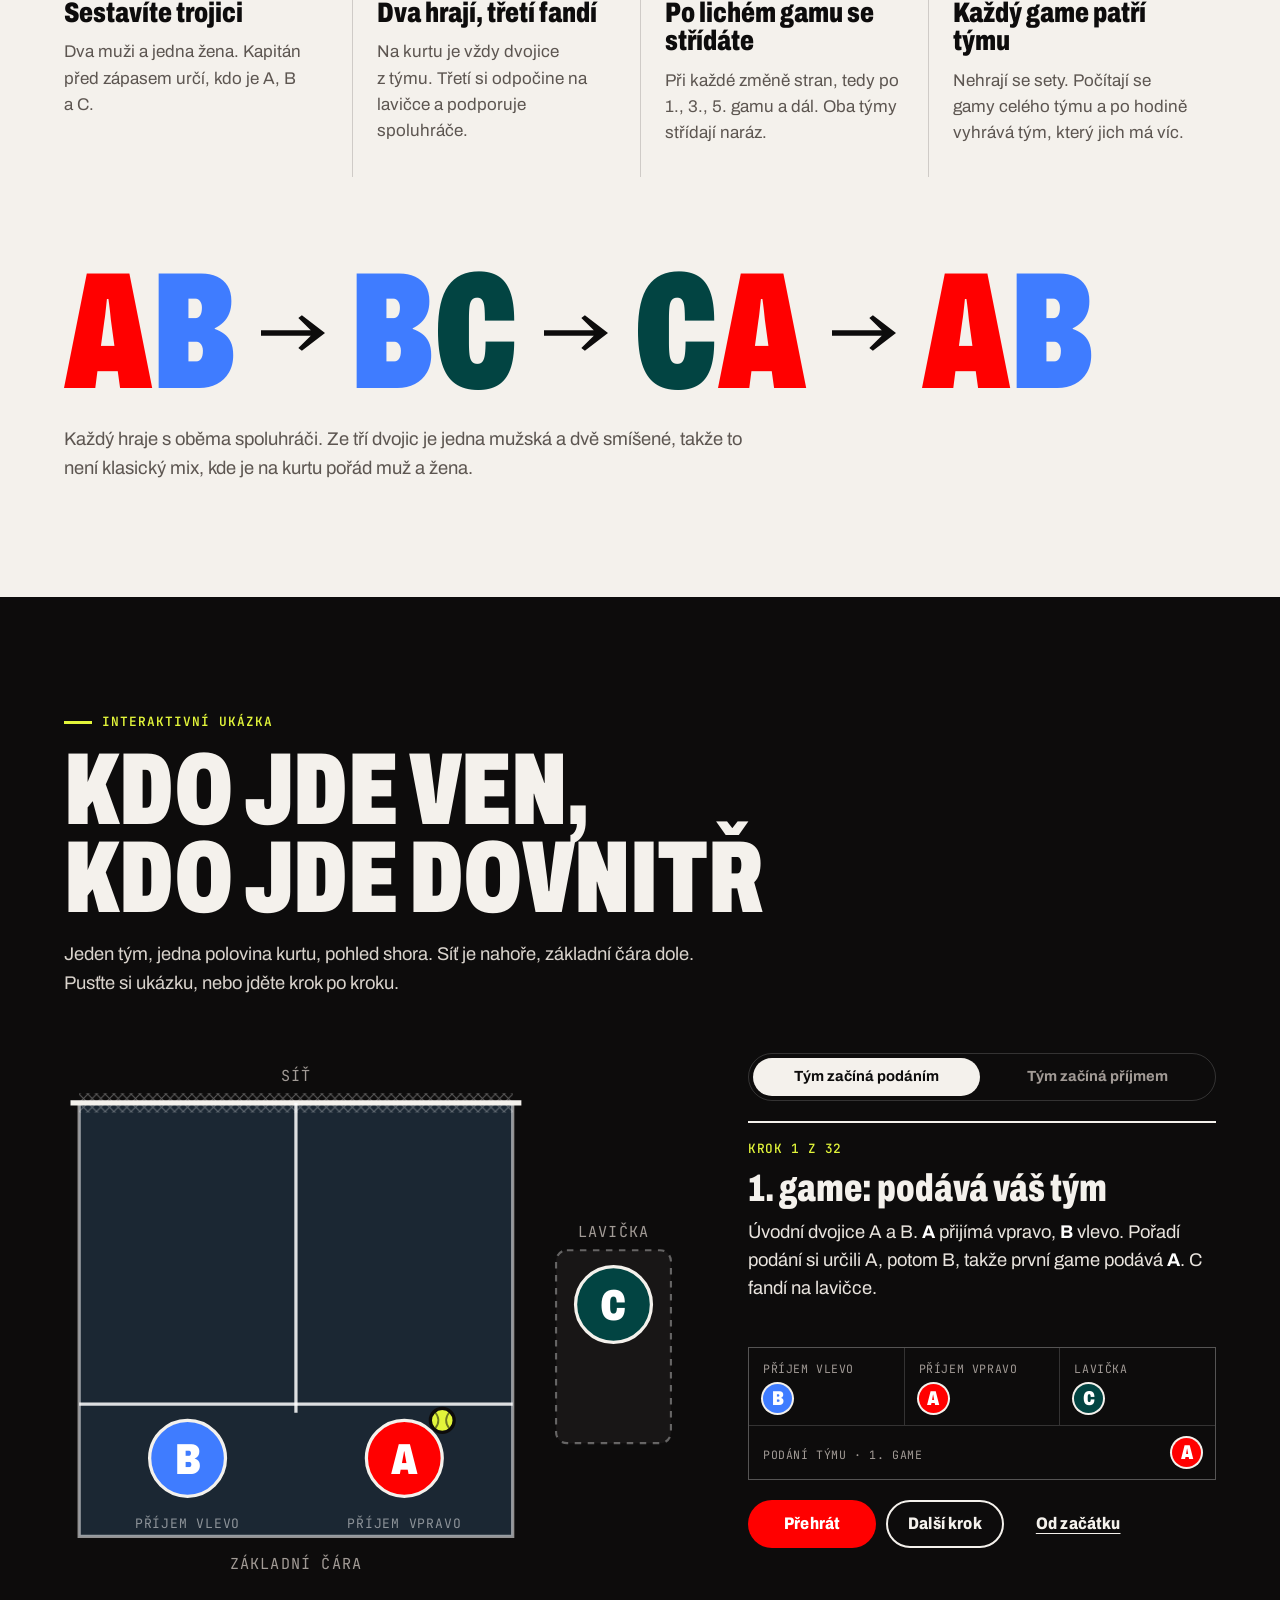
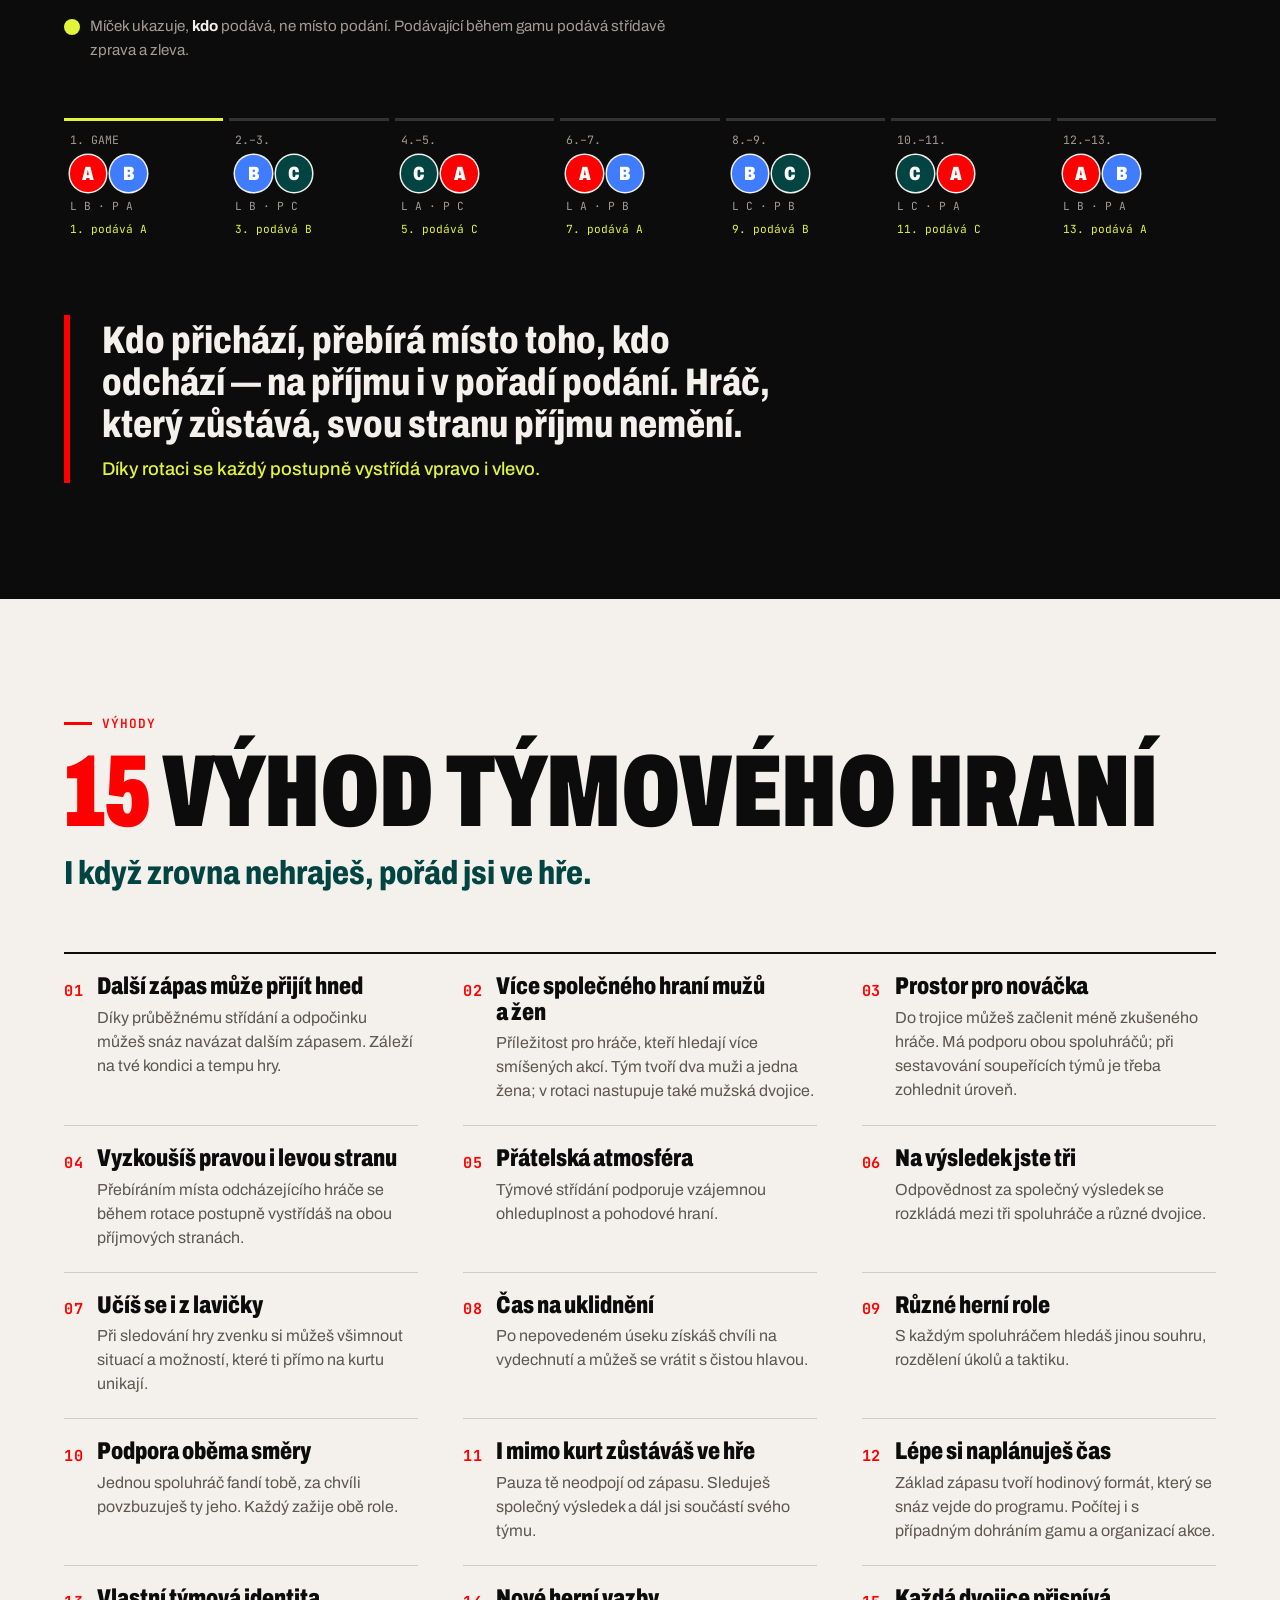
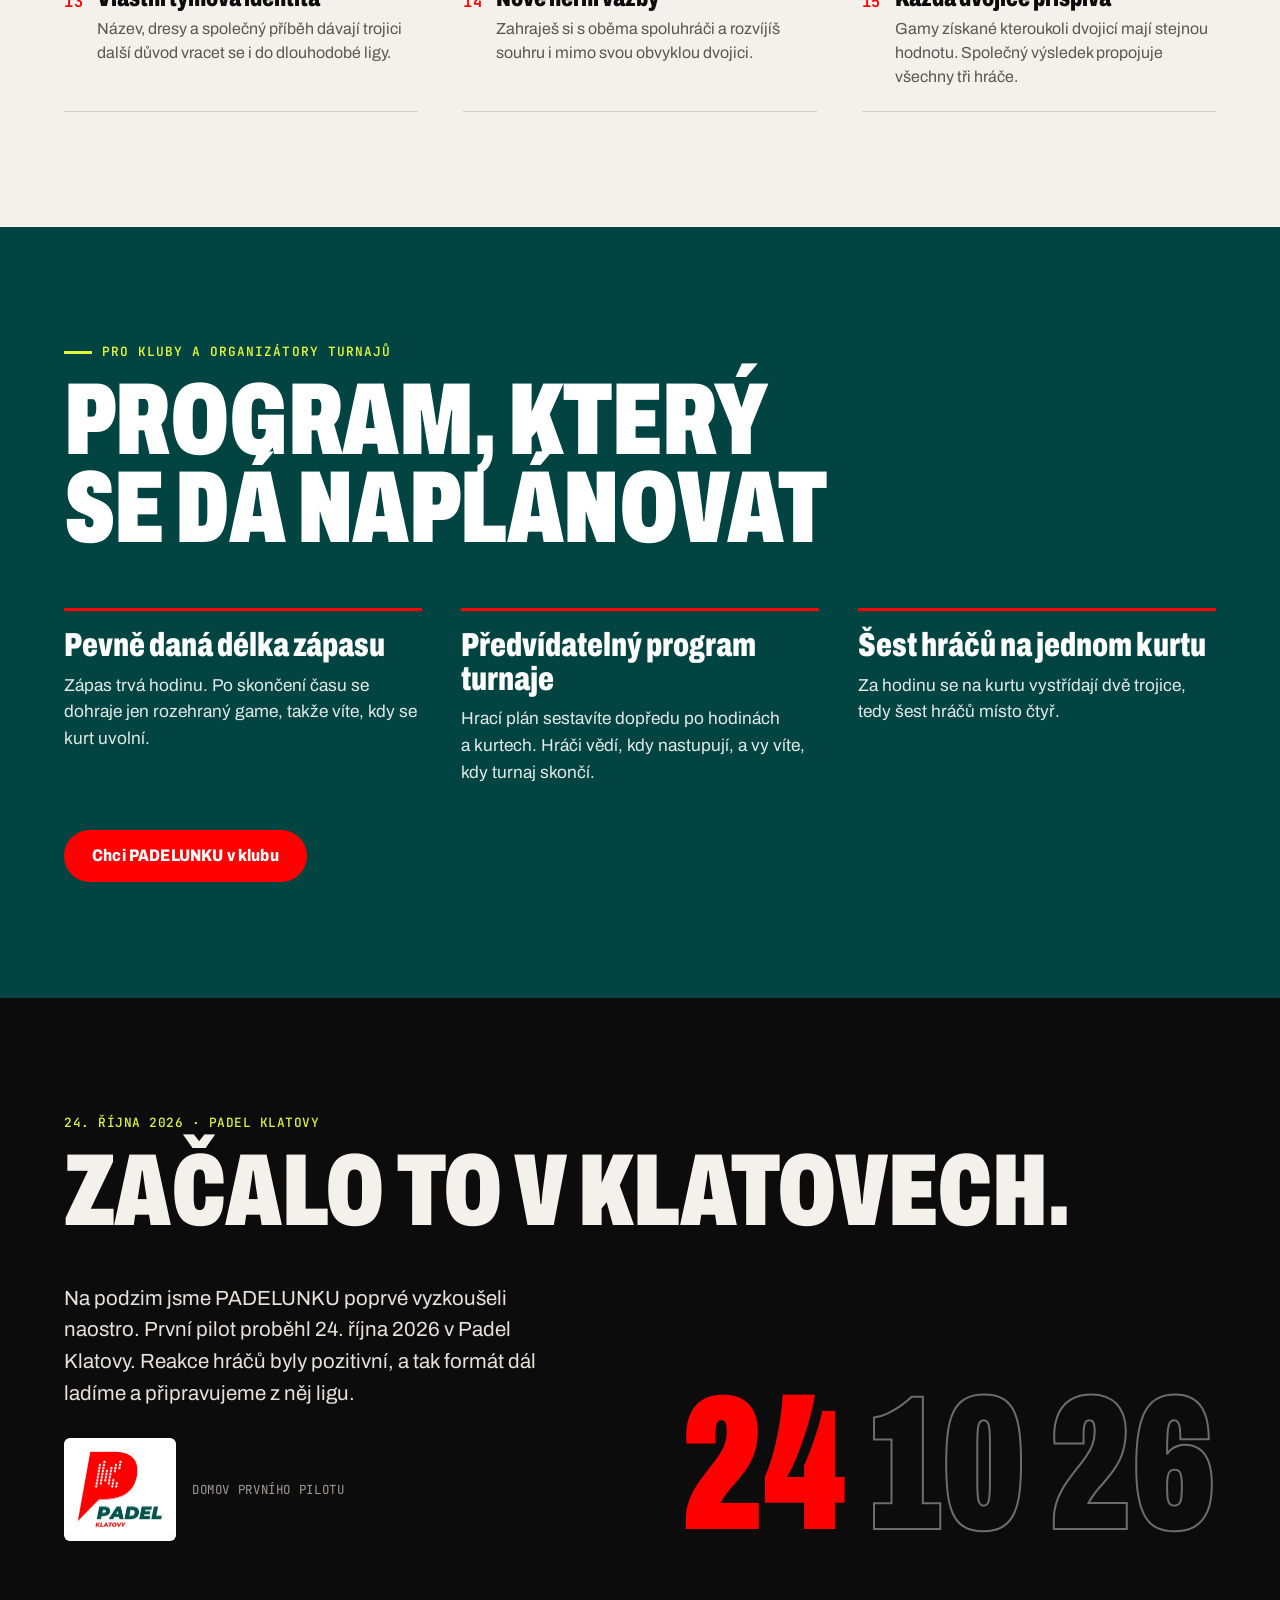
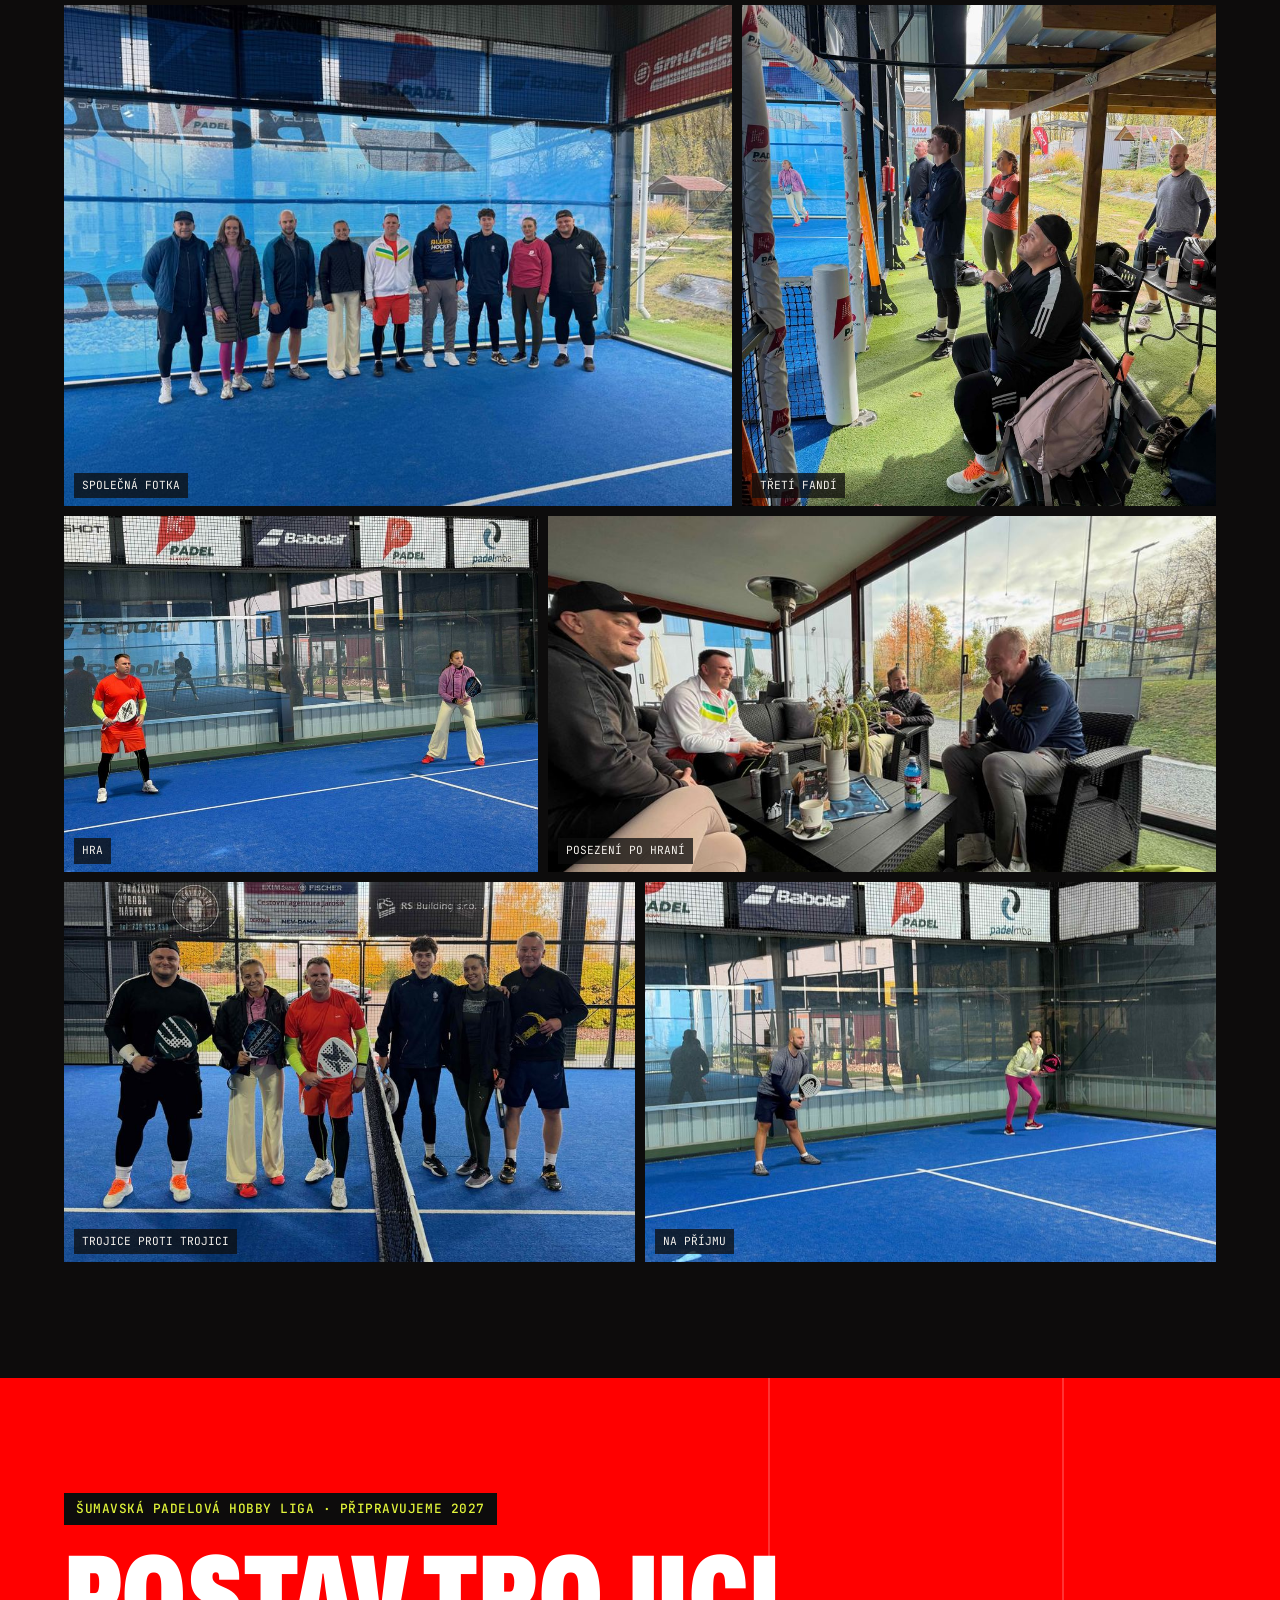
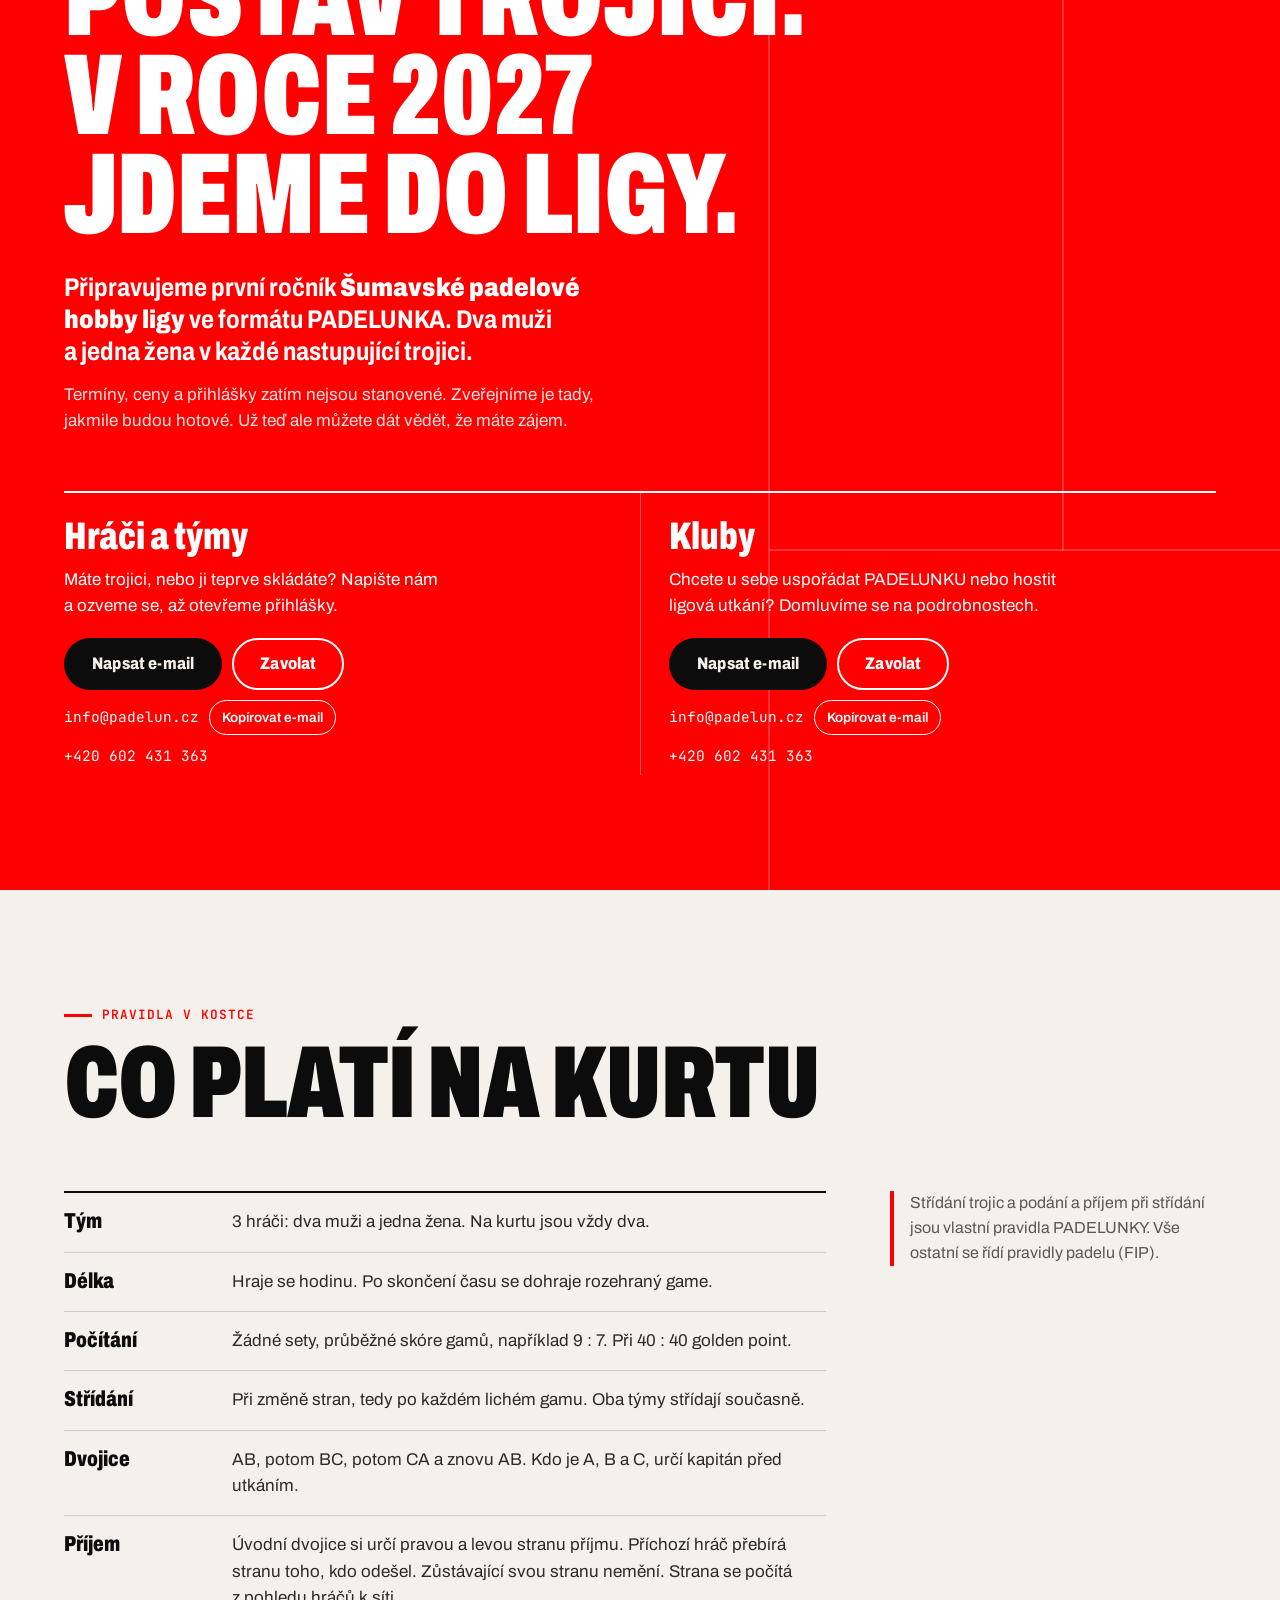
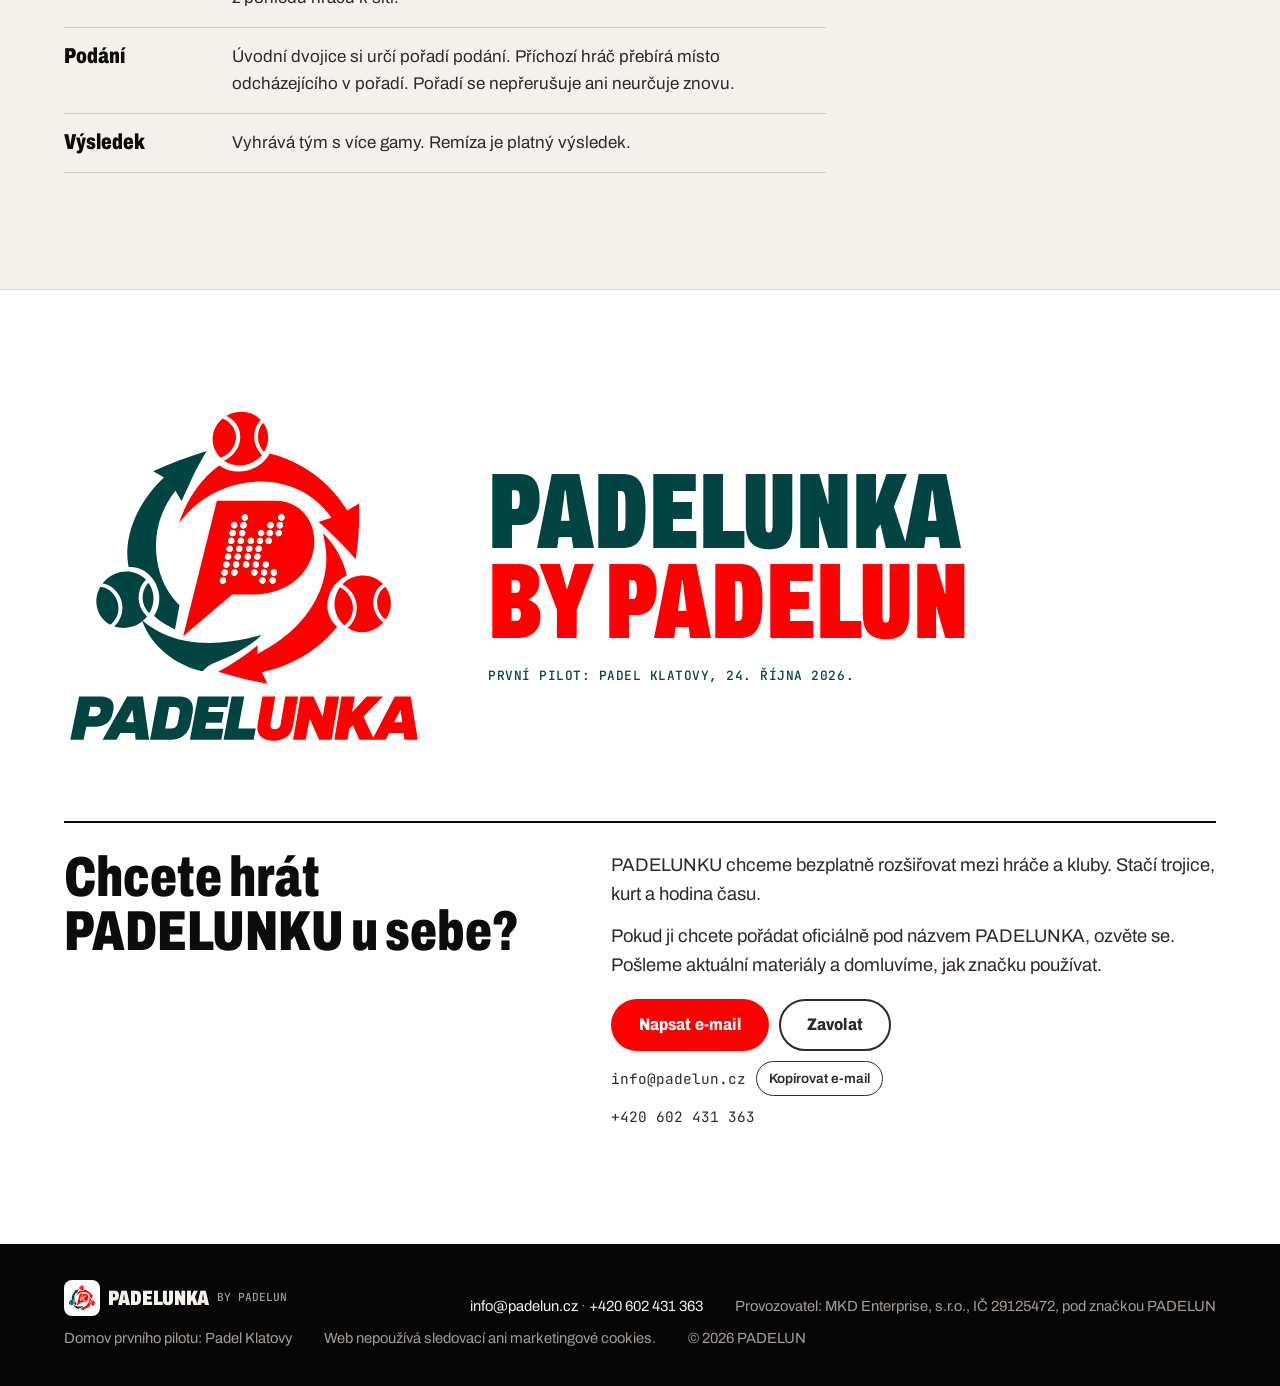
==== commit bc58b98c: "Sekce 15 výhod týmového hraní a blok pro kluby a organizátory turnajů Co-Authored-By: Claude Opus 5." ====
--- a/index.html
+++ b/index.html
@@ -44,6 +44,7 @@
     <nav class="nav" aria-label="Hlavní navigace">
       <a href="#jak-se-hraje">Jak se hraje</a>
       <a href="#ukazka">Ukázka</a>
+      <a href="#vyhody">Výhody</a>
       <a href="#pravidla">Pravidla</a>
       <a href="#kluby">Pro kluby</a>
       <a class="nav__liga" href="#liga">Liga 2027</a>
@@ -225,18 +226,43 @@
   </div>
 </section>
 
-<!-- ============ PROČ ============ -->
-<section class="band band--paper why" aria-labelledby="proc-nazev">
-  <div class="wrap">
-    <p class="eyebrow">Proč PADELUNKA</p>
-    <h2 class="h2" id="proc-nazev">Hraje se za tým, ne jen za sebe</h2>
-    <ul class="why__list">
-      <li><b>Hraješ s oběma spoluhráči.</b> <span>Dvojice se točí, takže se během hodiny potkáš na kurtu s každým z týmu.</span></li>
-      <li><b>Na výsledku se podílí celý tým.</b> <span>Každý získaný game se připisuje týmu, ať ho vyhrála kterákoli dvojice.</span></li>
-      <li><b>Mezi střídáními si odpočineš a fandíš.</b> <span>Chvíle na lavičce patří vydechnutí a podpoře spoluhráčů.</span></li>
-      <li><b>Ženy a muži v jedné týmové soutěži.</b> <span>Každá trojice skládá dohromady dva muže a jednu ženu.</span></li>
-      <li><b>Pro hobby hráče, kteří si chtějí zasoutěžit.</b> <span>A pak spolu zůstat a užít si společné odpoledne.</span></li>
+<!-- ============ VÝHODY ============ -->
+<section class="band band--paper benefits" id="vyhody" aria-labelledby="vyhody-nazev">
+  <div class="wrap">
+    <p class="eyebrow">Výhody</p>
+    <h2 class="h2" id="vyhody-nazev"><span class="benefits__num">15</span> výhod týmového hraní</h2>
+    <p class="benefits__claim">I když zrovna nehraješ, pořád jsi ve hře.</p>
+    <ol class="ben__list">
+      <li class="ben"><span class="ben__n mono">01</span><h3 class="ben__t">Další zápas může přijít hned</h3><p class="ben__d">Díky průběžnému střídání a odpočinku můžeš snáz navázat dalším zápasem. Záleží na tvé kondici a tempu hry.</p></li>
+      <li class="ben"><span class="ben__n mono">02</span><h3 class="ben__t">Více společného hraní mužů a žen</h3><p class="ben__d">Příležitost pro hráče, kteří hledají více smíšených akcí. Tým tvoří dva muži a jedna žena; v rotaci nastupuje také mužská dvojice.</p></li>
+      <li class="ben"><span class="ben__n mono">03</span><h3 class="ben__t">Prostor pro nováčka</h3><p class="ben__d">Do trojice můžeš začlenit méně zkušeného hráče. Má podporu obou spoluhráčů; při sestavování soupeřících týmů je třeba zohlednit úroveň.</p></li>
+      <li class="ben"><span class="ben__n mono">04</span><h3 class="ben__t">Vyzkoušíš pravou i levou stranu</h3><p class="ben__d">Přebíráním místa odcházejícího hráče se během rotace postupně vystřídáš na obou příjmových stranách.</p></li>
+      <li class="ben"><span class="ben__n mono">05</span><h3 class="ben__t">Přátelská atmosféra</h3><p class="ben__d">Týmové střídání podporuje vzájemnou ohleduplnost a pohodové hraní.</p></li>
+      <li class="ben"><span class="ben__n mono">06</span><h3 class="ben__t">Na výsledek jste tři</h3><p class="ben__d">Odpovědnost za společný výsledek se rozkládá mezi tři spoluhráče a různé dvojice.</p></li>
+      <li class="ben"><span class="ben__n mono">07</span><h3 class="ben__t">Učíš se i z lavičky</h3><p class="ben__d">Při sledování hry zvenku si můžeš všimnout situací a možností, které ti přímo na kurtu unikají.</p></li>
+      <li class="ben"><span class="ben__n mono">08</span><h3 class="ben__t">Čas na uklidnění</h3><p class="ben__d">Po nepovedeném úseku získáš chvíli na vydechnutí a můžeš se vrátit s čistou hlavou.</p></li>
+      <li class="ben"><span class="ben__n mono">09</span><h3 class="ben__t">Různé herní role</h3><p class="ben__d">S každým spoluhráčem hledáš jinou souhru, rozdělení úkolů a taktiku.</p></li>
+      <li class="ben"><span class="ben__n mono">10</span><h3 class="ben__t">Podpora oběma směry</h3><p class="ben__d">Jednou spoluhráč fandí tobě, za chvíli povzbuzuješ ty jeho. Každý zažije obě role.</p></li>
+      <li class="ben"><span class="ben__n mono">11</span><h3 class="ben__t">I mimo kurt zůstáváš ve hře</h3><p class="ben__d">Pauza tě neodpojí od zápasu. Sleduješ společný výsledek a dál jsi součástí svého týmu.</p></li>
+      <li class="ben"><span class="ben__n mono">12</span><h3 class="ben__t">Lépe si naplánuješ čas</h3><p class="ben__d">Základ zápasu tvoří hodinový formát, který se snáz vejde do programu. Počítej i s případným dohráním gamu a organizací akce.</p></li>
+      <li class="ben"><span class="ben__n mono">13</span><h3 class="ben__t">Vlastní týmová identita</h3><p class="ben__d">Název, dresy a společný příběh dávají trojici další důvod vracet se i do dlouhodobé ligy.</p></li>
+      <li class="ben"><span class="ben__n mono">14</span><h3 class="ben__t">Nové herní vazby</h3><p class="ben__d">Zahraješ si s oběma spoluhráči a rozvíjíš souhru i mimo svou obvyklou dvojici.</p></li>
+      <li class="ben"><span class="ben__n mono">15</span><h3 class="ben__t">Každá dvojice přispívá</h3><p class="ben__d">Gamy získané kteroukoli dvojicí mají stejnou hodnotu. Společný výsledek propojuje všechny tři hráče.</p></li>
+    </ol>
+  </div>
+</section>
+
+<!-- ============ PRO ORGANIZÁTORY ============ -->
+<section class="band band--green org" id="organizatori" aria-labelledby="org-nazev">
+  <div class="wrap">
+    <p class="eyebrow eyebrow--y">Pro kluby a organizátory turnajů</p>
+    <h2 class="h2" id="org-nazev">Program, který se dá naplánovat</h2>
+    <ul class="org__list">
+      <li><h3>Pevně daná délka zápasu</h3><p>Zápas trvá hodinu. Po skončení času se dohraje jen rozehraný game, takže víte, kdy se kurt uvolní.</p></li>
+      <li><h3>Předvídatelný program turnaje</h3><p>Hrací plán sestavíte dopředu po hodinách a kurtech. Hráči vědí, kdy nastupují, a vy víte, kdy turnaj skončí.</p></li>
+      <li><h3>Šest hráčů na jednom kurtu</h3><p>Za hodinu se na kurtu vystřídají dvě trojice, tedy šest hráčů místo čtyř.</p></li>
     </ul>
+    <p class="org__cta"><a class="btn btn--red" href="#kluby">Chci PADELUNKU v klubu</a></p>
   </div>
 </section>
 
--- a/assets/css/style.css
+++ b/assets/css/style.css
@@ -243,11 +243,19 @@
 .rule .rule__add { margin-top: 14px; font-weight: 500; font-stretch: 100%; font-size: 1.15rem; color: var(--ball); }
 
 /* ---------- proč ---------- */
-.why__list { list-style: none; padding: 0; margin-top: clamp(36px, 5vw, 64px); border-top: 2px solid var(--ink); }
-.why__list li { display: grid; grid-template-columns: minmax(0, 1.1fr) minmax(0, .9fr); gap: 12px 40px; padding-block: clamp(18px, 2.4vw, 28px); border-bottom: 1px solid var(--line-l); align-items: baseline; }
-.why__list b { font-weight: 850; font-stretch: 70%; font-size: clamp(1.7rem, 3.6vw, 3.2rem); line-height: 1; }
-.why__list span { color: var(--mute-l); font-size: 1.1rem; max-width: 42ch; }
-.why__list li:nth-child(2) b { color: var(--red); }
+.band--green { background: var(--green); color: var(--white); }
+.benefits__num { color: var(--red); }
+.benefits__claim { margin-top: 18px; font-weight: 800; font-stretch: 80%; font-size: clamp(1.4rem, 2.6vw, 2.1rem); line-height: 1.15; color: var(--green); }
+.ben__list { list-style: none; padding: 0; margin-top: clamp(36px, 5vw, 60px); display: grid; grid-template-columns: repeat(3, minmax(0, 1fr)); column-gap: clamp(24px, 3.5vw, 48px); border-top: 2px solid var(--ink); }
+.ben { display: grid; grid-template-columns: auto minmax(0, 1fr); column-gap: 14px; row-gap: 6px; align-content: start; padding-block: 20px 22px; border-bottom: 1px solid var(--line-l); }
+.ben__n { grid-row: span 2; color: var(--red); font-size: .95rem; font-weight: 700; padding-top: .3em; }
+.ben__t { font-weight: 850; font-stretch: 75%; font-size: clamp(1.35rem, 1.9vw, 1.65rem); line-height: 1.05; }
+.ben__d { color: var(--mute-l); font-size: 1rem; line-height: 1.5; }
+.org__list { list-style: none; padding: 0; margin-top: clamp(32px, 5vw, 56px); display: grid; grid-template-columns: repeat(3, minmax(0, 1fr)); gap: clamp(20px, 3vw, 40px); }
+.org__list li { border-top: 3px solid var(--red); padding-top: 18px; display: flex; flex-direction: column; gap: 10px; min-width: 0; }
+.org__list h3 { font-weight: 850; font-stretch: 72%; font-size: clamp(1.7rem, 2.6vw, 2.3rem); line-height: 1; }
+.org__list p { color: rgba(255,255,255,.88); font-size: 1.08rem; max-width: 36ch; }
+.org__cta { margin-top: clamp(28px, 4vw, 44px); }
 
 /* ---------- pilot ---------- */
 .pilot__date { color: var(--ball); margin-bottom: 14px; }
@@ -276,7 +284,8 @@
   background:
     linear-gradient(rgba(255,255,255,.2), rgba(255,255,255,.2)) 0 69.5% / 100% 2px no-repeat,
     linear-gradient(rgba(255,255,255,.2), rgba(255,255,255,.2)) 50% 0 / 2px 69.5% no-repeat; }
-@media (max-width: 960px) { .liga::before { display: none; } }
+@media (max-width: 960px) {
+  .ben__list, .org__list { grid-template-columns: repeat(2, minmax(0, 1fr)); } .liga::before { display: none; } }
 .liga .wrap { position: relative; }
 .liga__badge { display: inline-block; max-width: 100%; line-height: 1.4; background: var(--ink); color: var(--ball); padding: 7px 12px; }
 .liga__h { margin-top: 22px; font-weight: 900; font-stretch: 64%; text-transform: uppercase; font-size: clamp(3rem, 9vw, 8.6rem); line-height: .86; text-wrap: balance; max-width: 17ch; }
@@ -348,7 +357,8 @@
   .steps { grid-template-columns: minmax(0, 1fr); }
   .step, .step + .step { padding: 22px 0; border-left: 0; }
   .step + .step { border-top: 1px solid var(--line-l); }
-  .why__list li { grid-template-columns: minmax(0,1fr); }
+  .ben__list { grid-template-columns: minmax(0, 1fr); }
+  .org__list { grid-template-columns: minmax(0, 1fr); }
   .interest { grid-template-columns: minmax(0,1fr); }
   .interest__item + .interest__item { padding-left: 0; border-left: 0; border-top: 1px solid rgba(255,255,255,.35); margin-top: 18px; }
   .rules__list div { grid-template-columns: minmax(0,1fr); gap: 4px; }
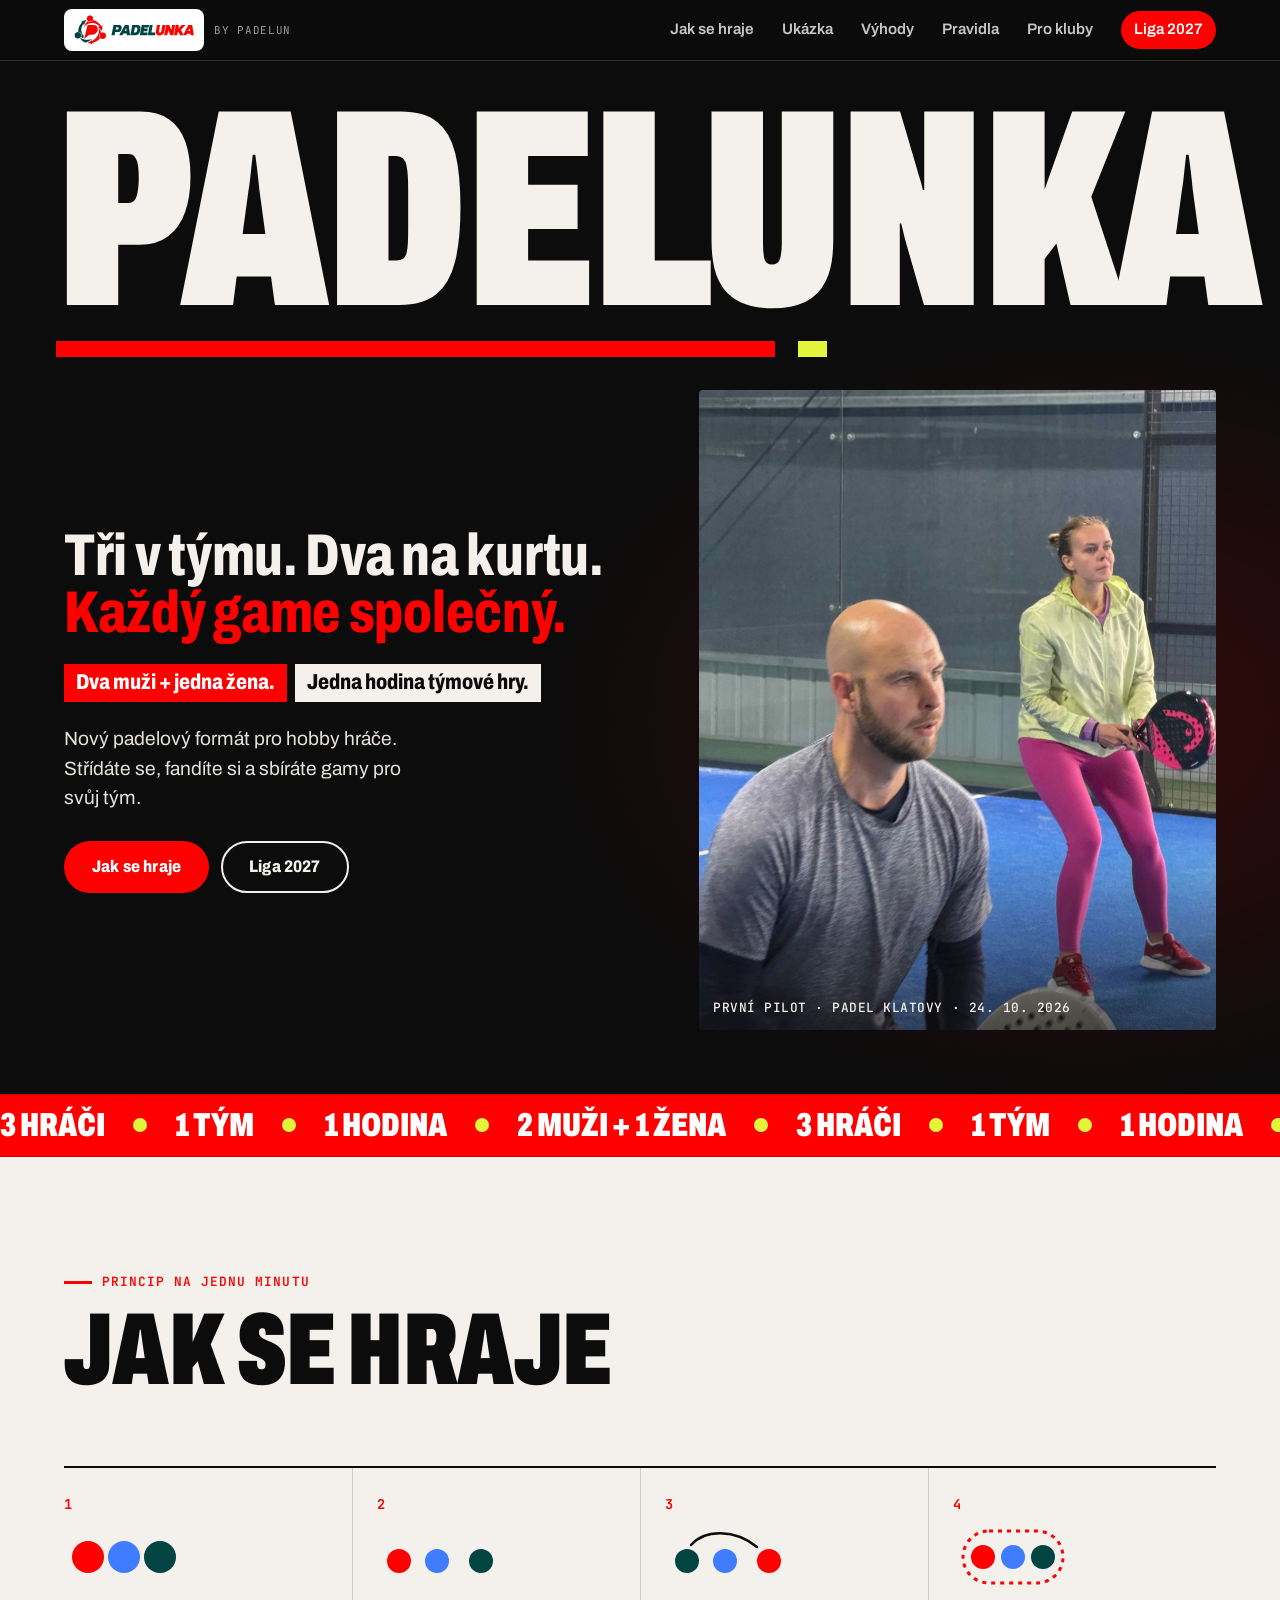
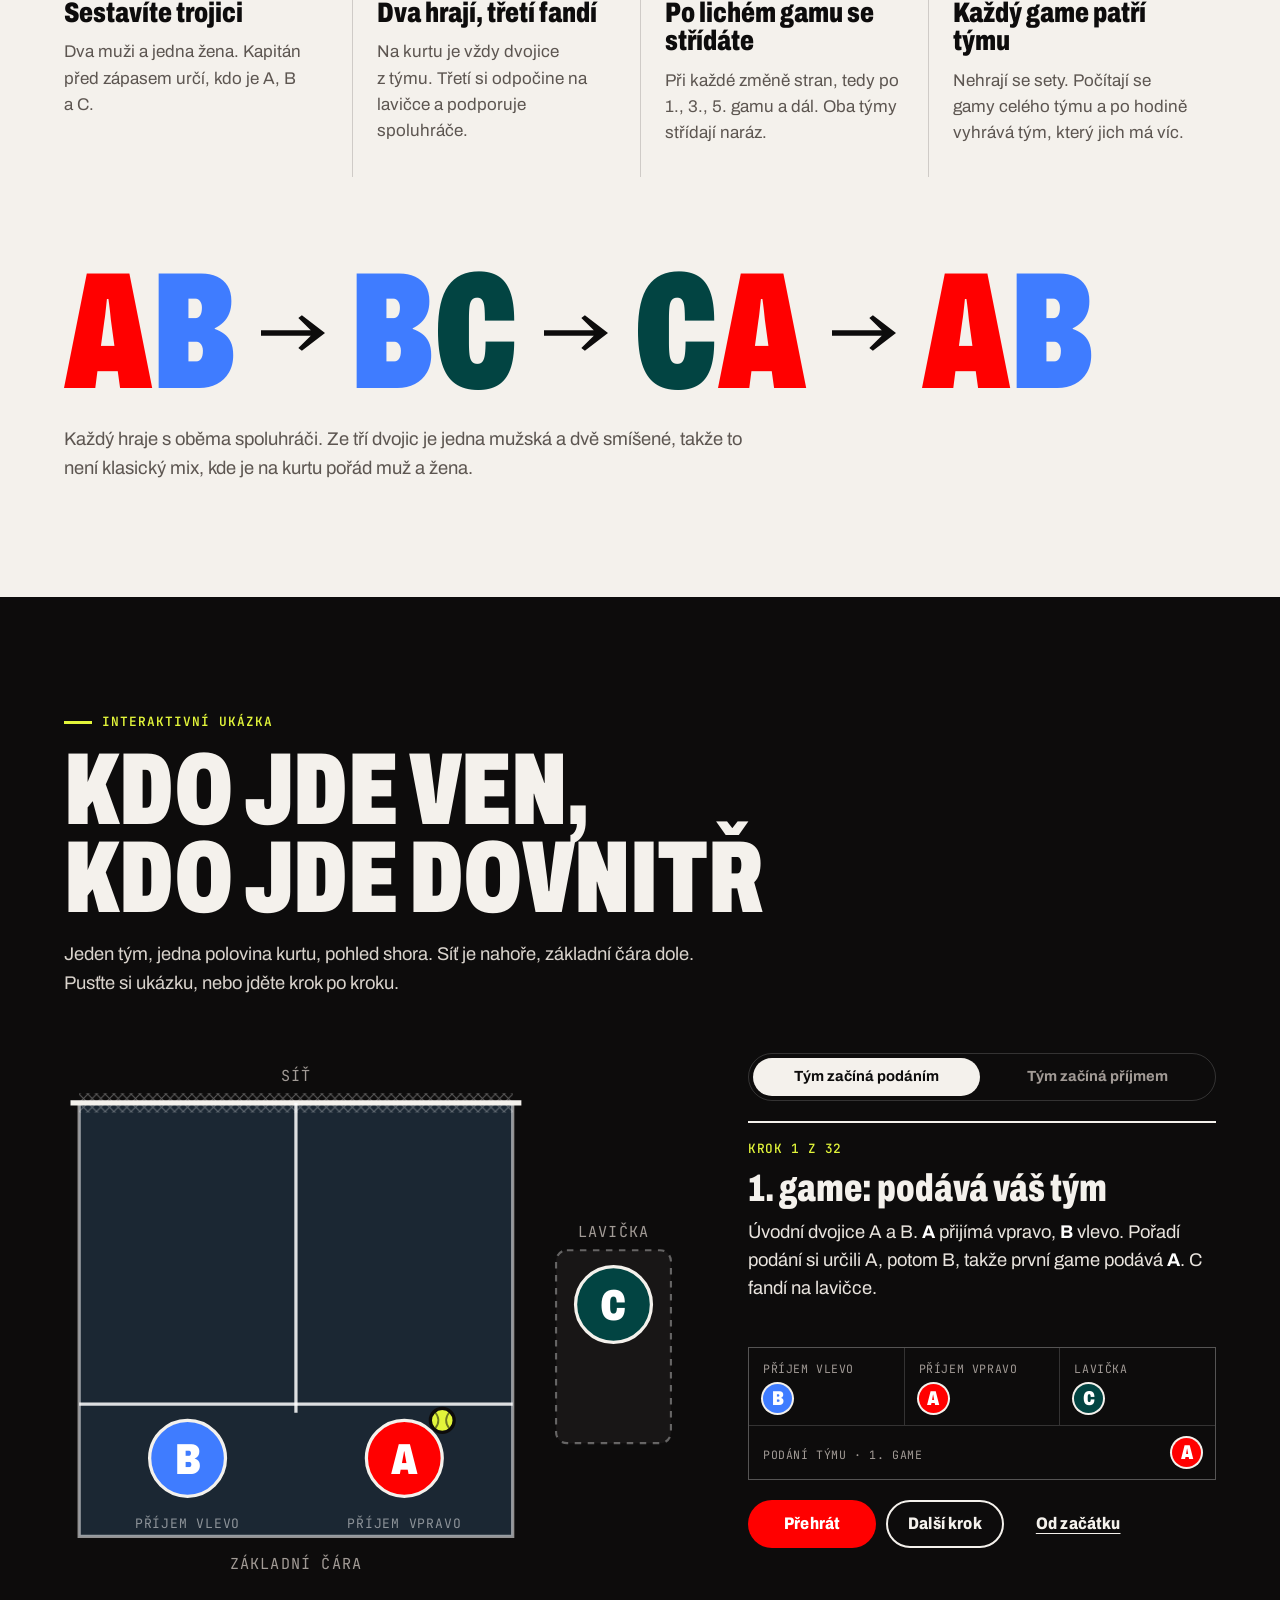
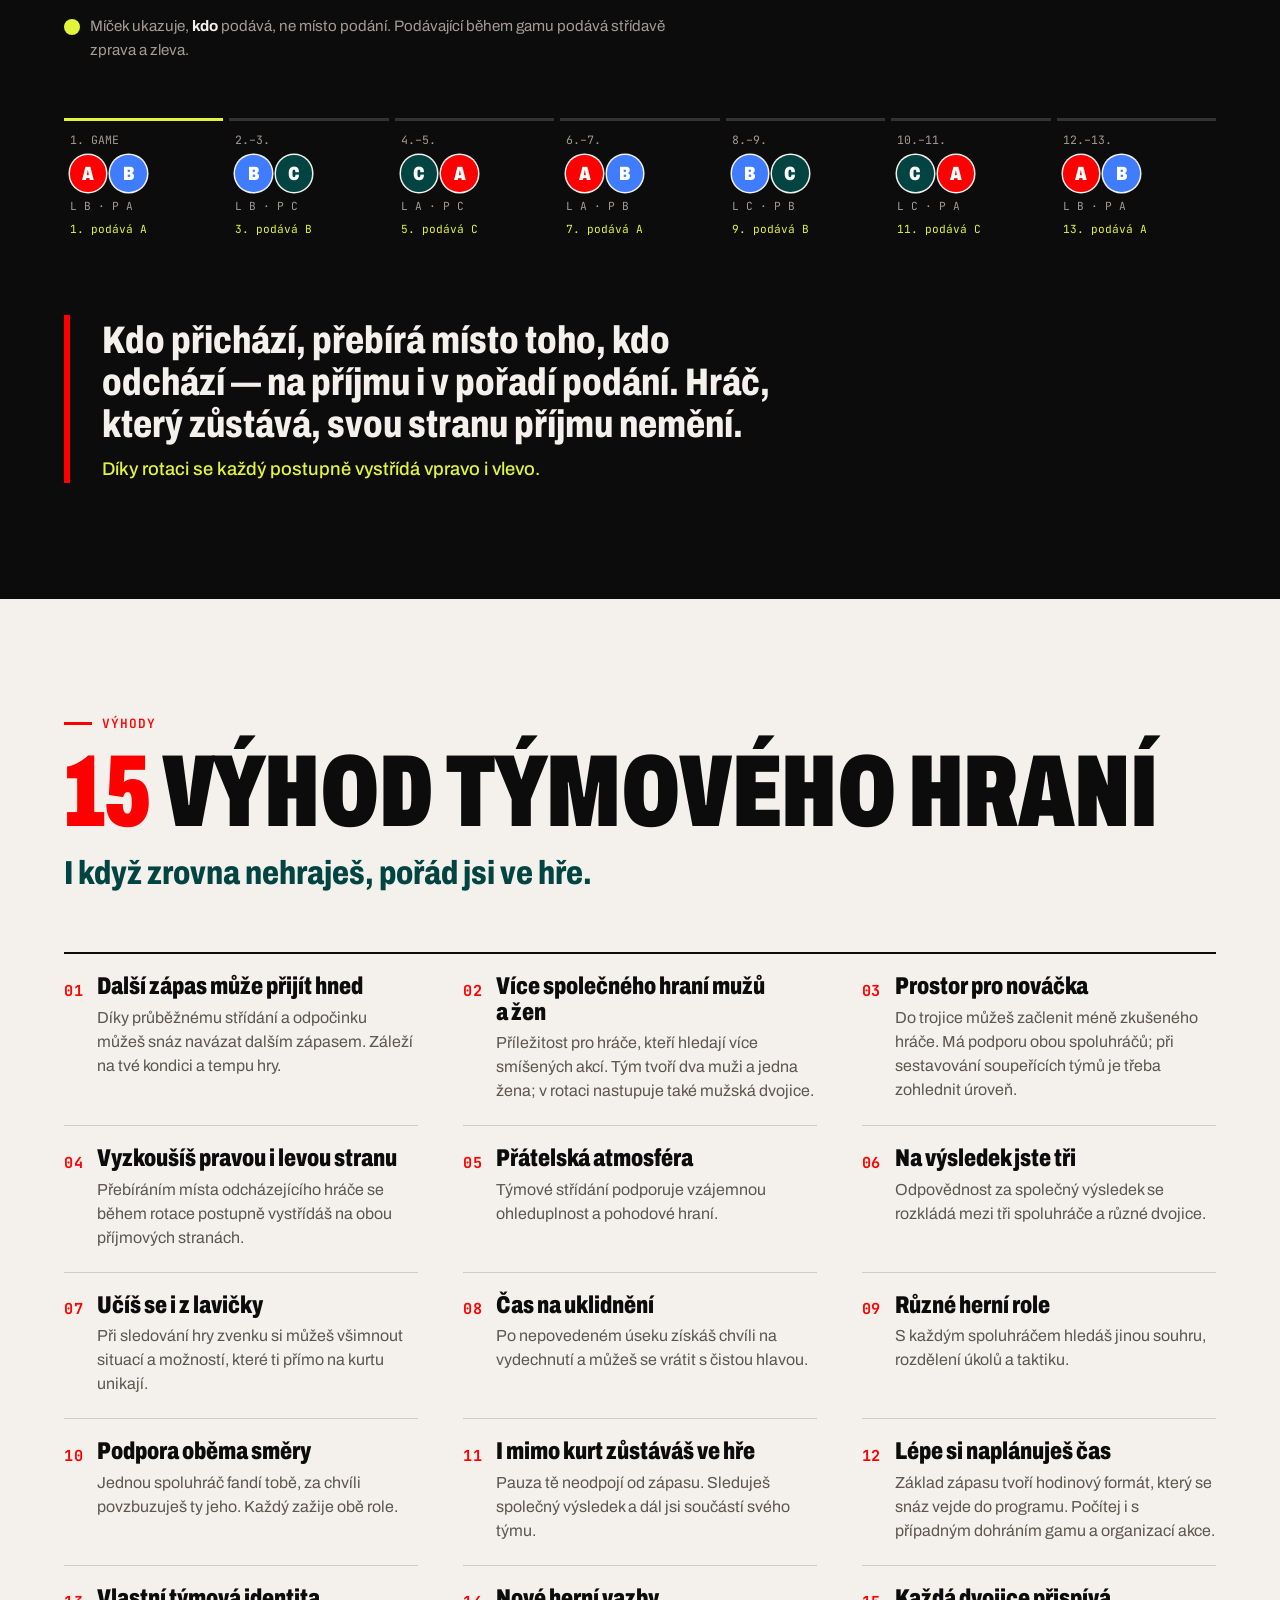
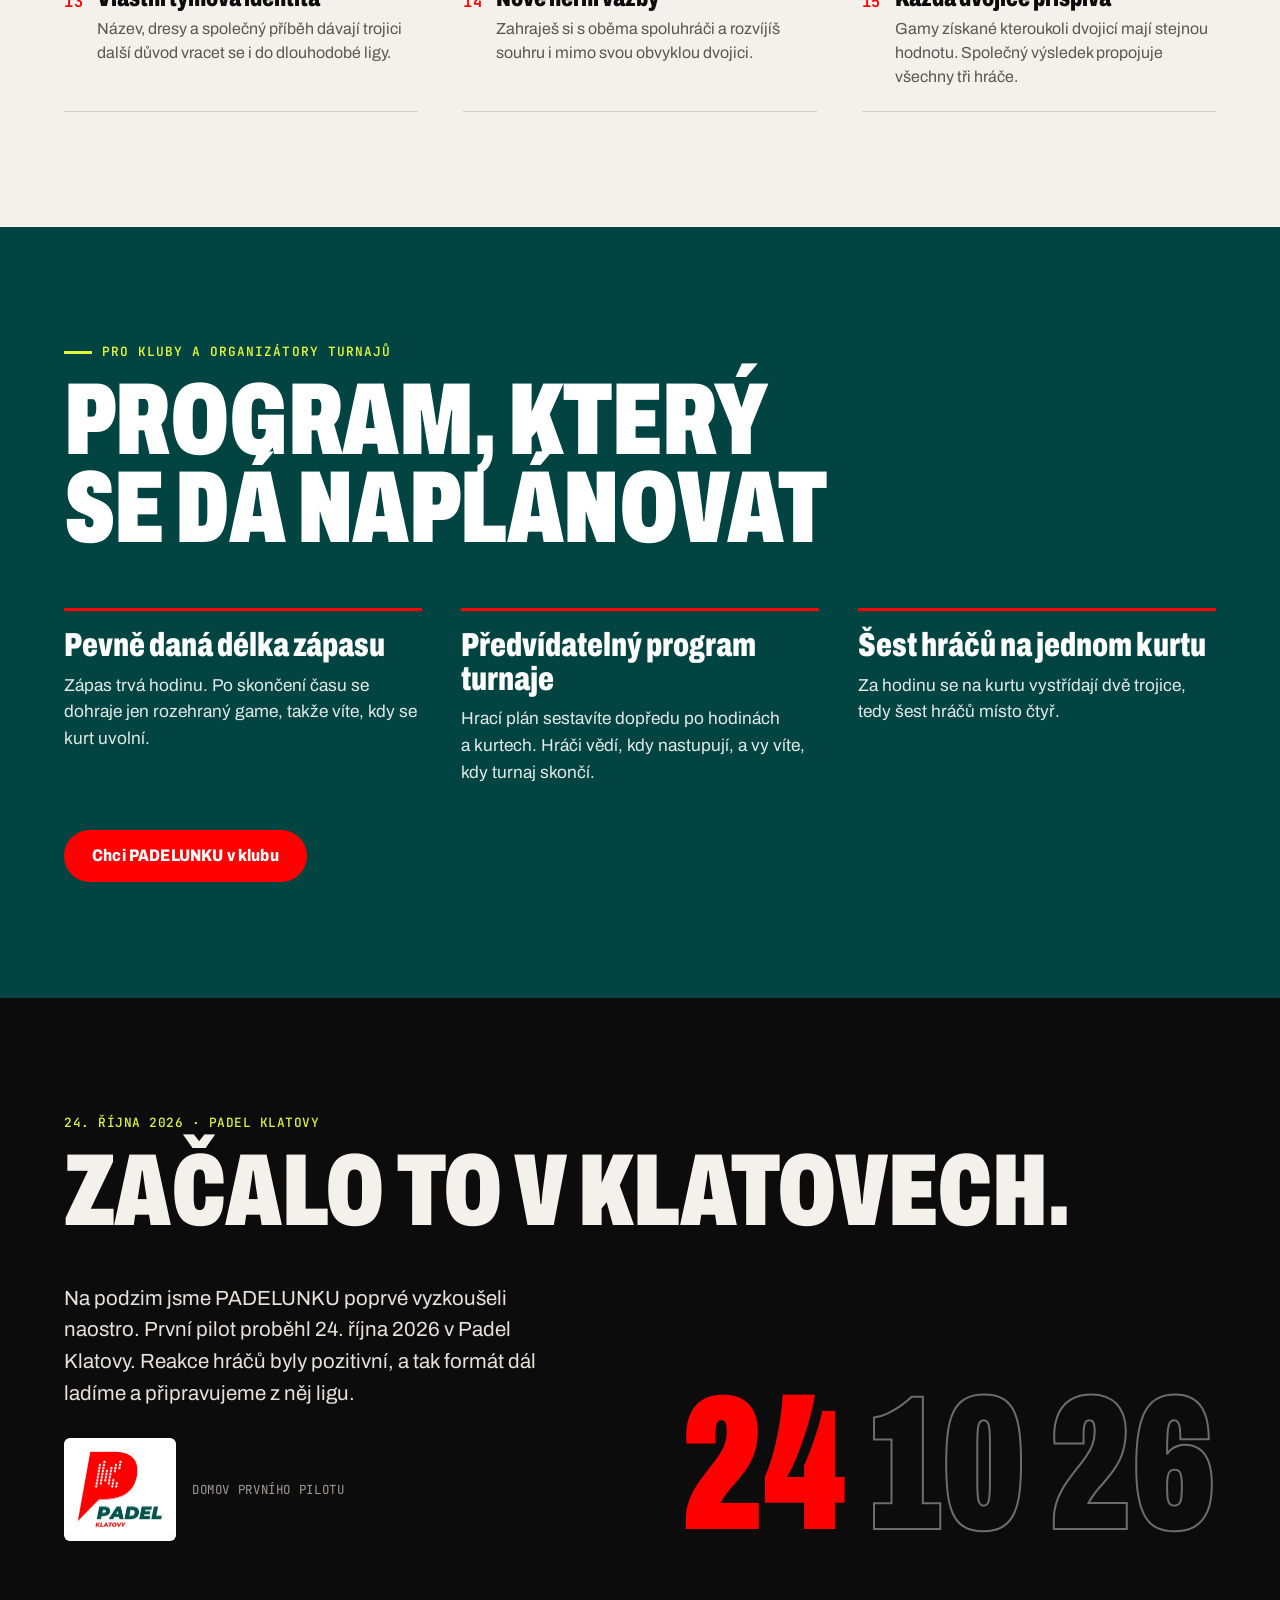
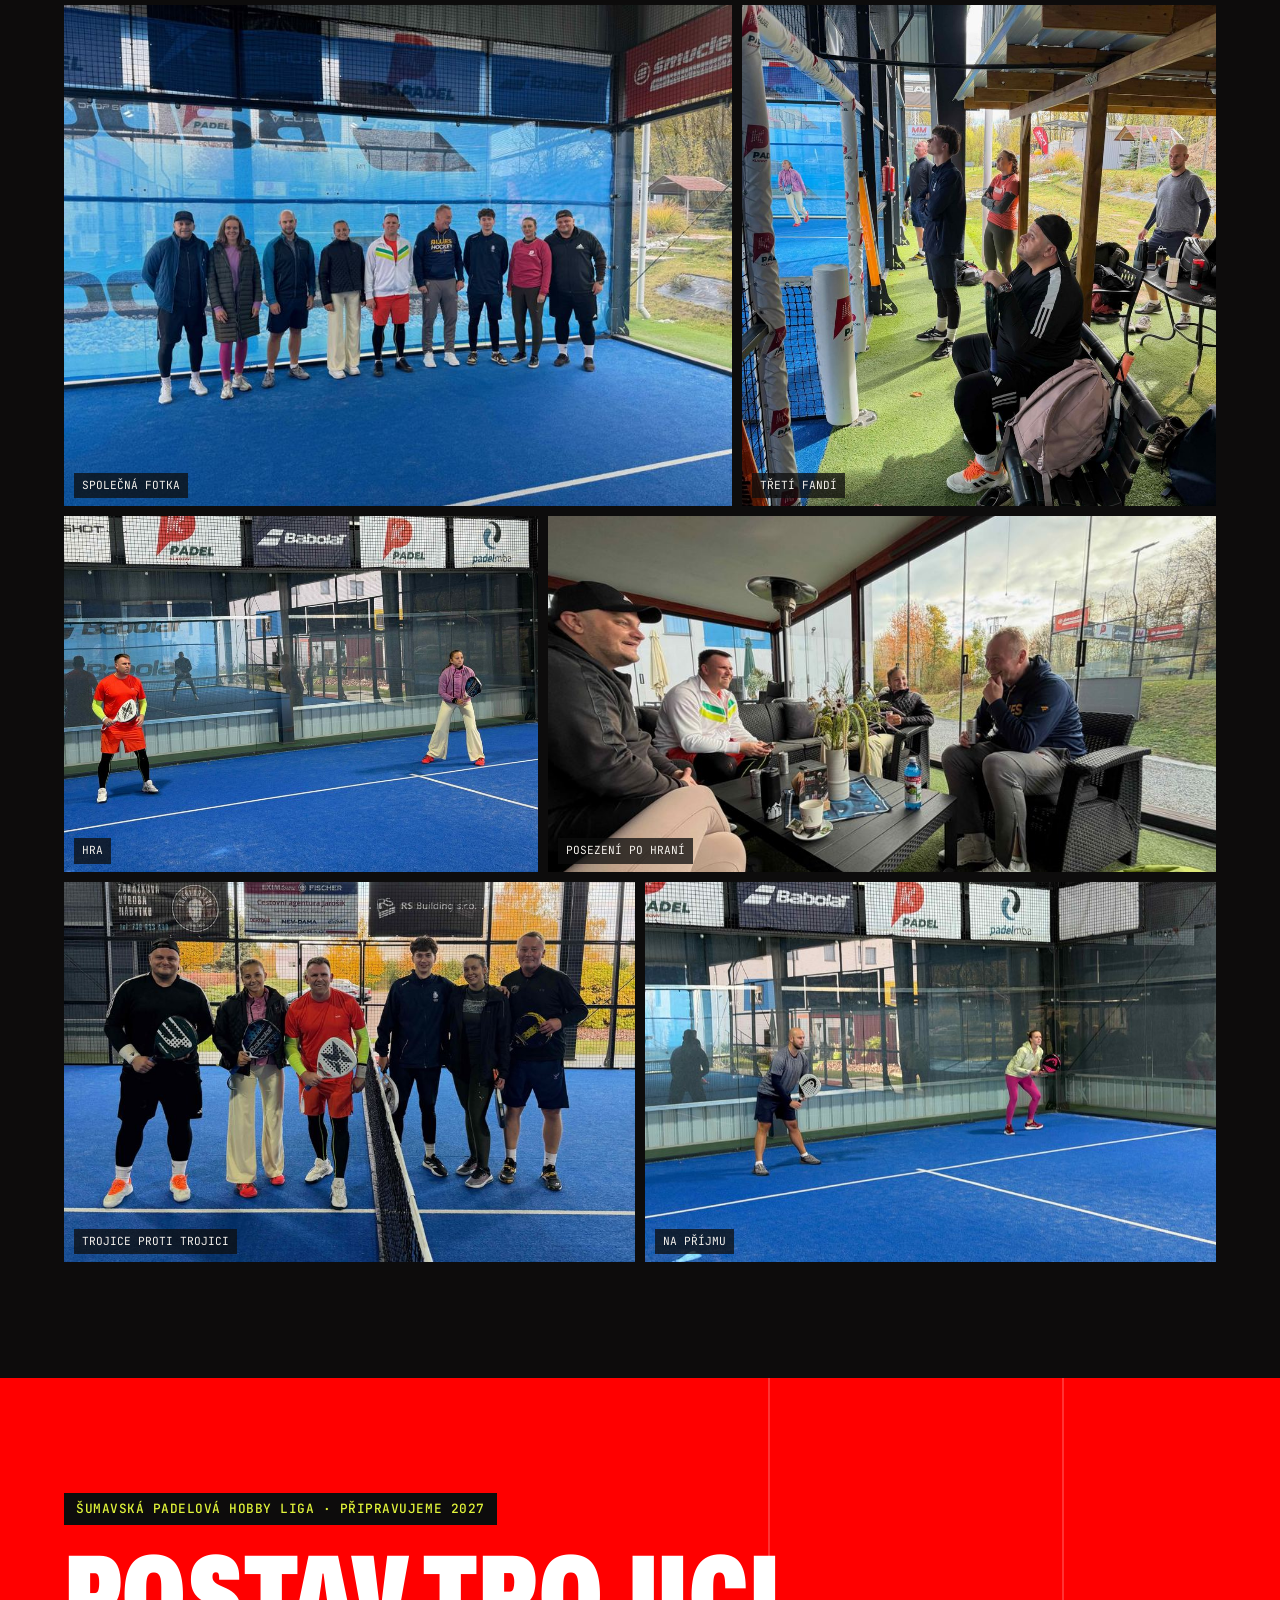
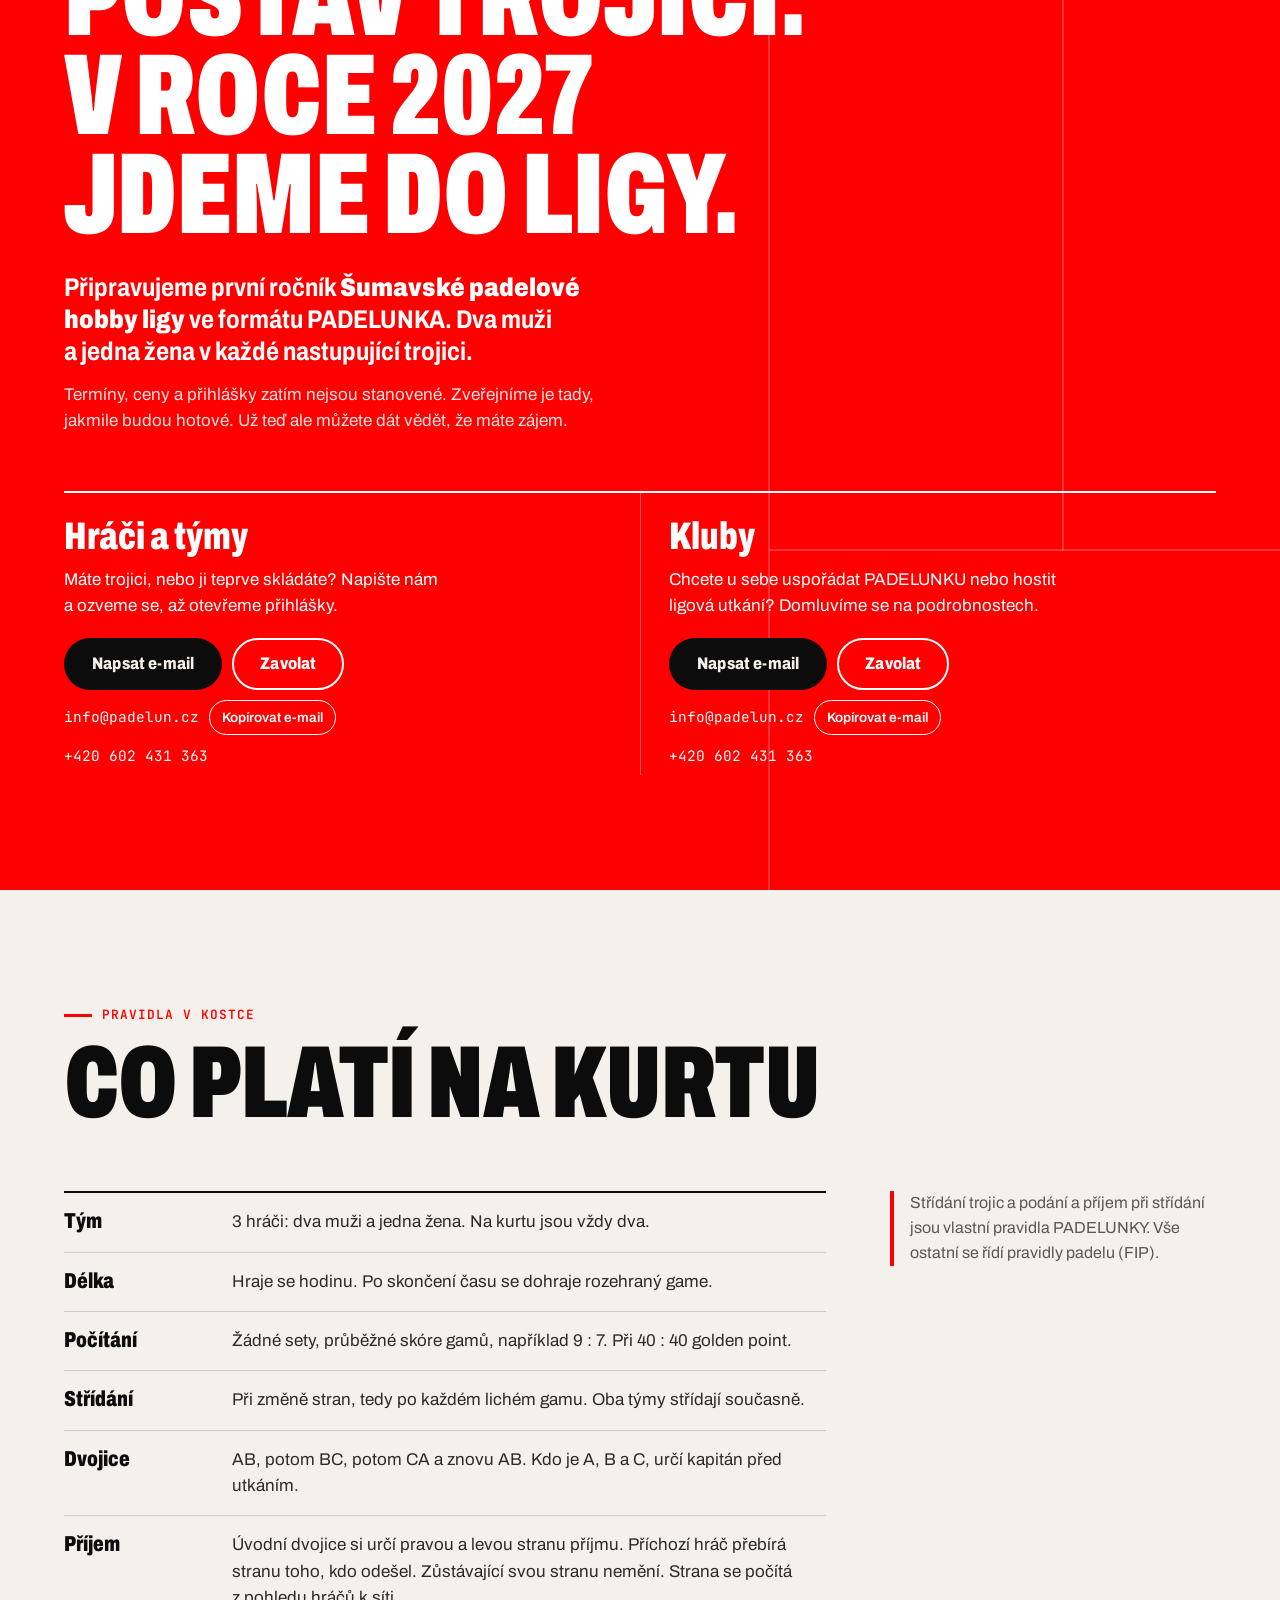
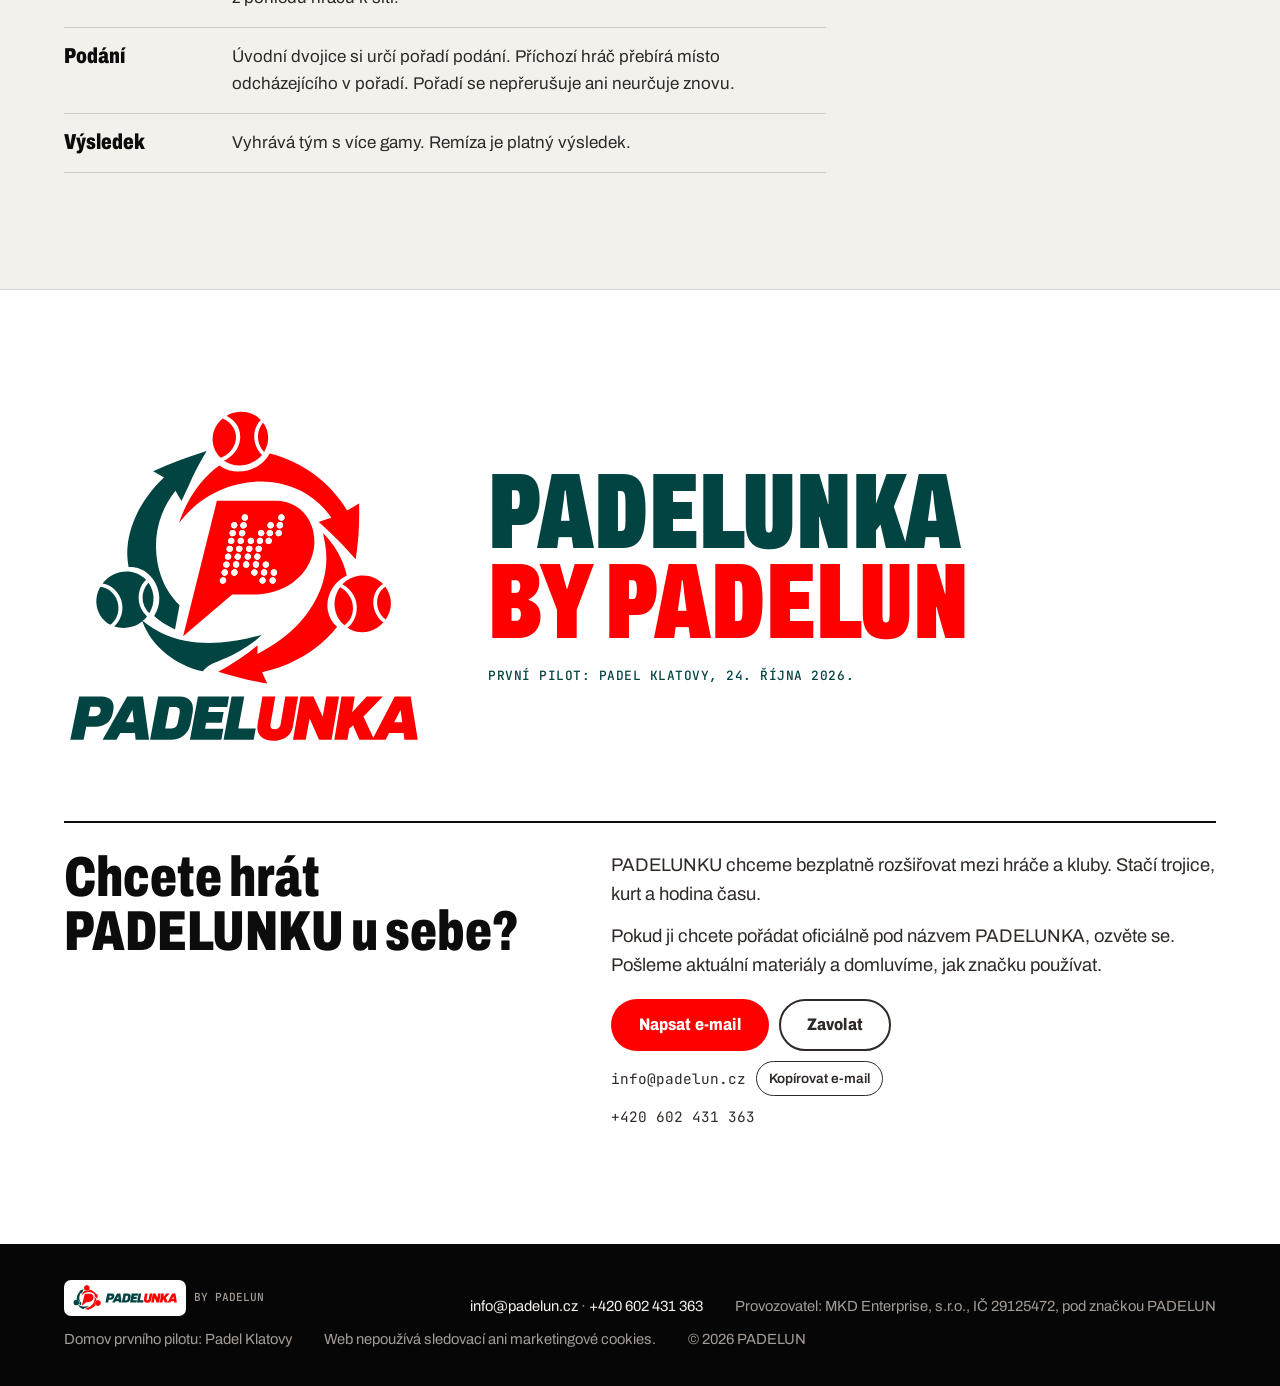
==== commit b1fd8865: "Responzivní logo: 4 úrovně; hlavička a patička vodorovné logo, favicon mini symbol Co-Authored-By: C" ====
--- a/index.html
+++ b/index.html
@@ -38,8 +38,7 @@
 <header class="top">
   <div class="top__in">
     <a class="brand" href="#uvod" aria-label="PADELUNKA – na začátek stránky">
-      <span class="brand__mark"><img src="assets/img/logo/symbol.svg" alt="" width="34" height="31"></span>
-      <span class="brand__name">PADELUNKA</span><span class="brand__by">by PADELUN</span>
+      <span class="brand__plate"><img src="assets/img/logo/logo-vodorovne-mini.svg" alt="PADELUNKA" width="128" height="32"></span><span class="brand__by">by PADELUN</span>
     </a>
     <nav class="nav" aria-label="Hlavní navigace">
       <a href="#jak-se-hraje">Jak se hraje</a>
@@ -363,7 +362,7 @@
 
 <footer class="foot">
   <div class="wrap foot__in">
-    <p class="foot__brand"><span class="brand__mark brand__mark--s"><img src="assets/img/logo/symbol.svg" alt="" width="28" height="26"></span> PADELUNKA <span>by PADELUN</span></p>
+    <p class="foot__brand"><span class="brand__plate brand__plate--s"><img src="assets/img/logo/logo-vodorovne-mini.svg" alt="PADELUNKA" width="112" height="28"></span> <span>by PADELUN</span></p>
     <p id="foot-contact" hidden></p>
     <p>Provozovatel: MKD Enterprise, s.r.o., IČ 29125472, pod značkou PADELUN</p>
     <p>Domov prvního pilotu: Padel Klatovy</p>
--- a/assets/css/style.css
+++ b/assets/css/style.css
@@ -59,11 +59,10 @@
 .top__in { display: flex; align-items: center; justify-content: space-between; gap: 16px; height: 60px; max-width: calc(var(--max) + 2 * var(--gut)); margin-inline: auto;
   padding-left: max(var(--gut), env(safe-area-inset-left, 0px)); padding-right: max(var(--gut), env(safe-area-inset-right, 0px)); }
 .brand { display: flex; align-items: center; gap: 10px; text-decoration: none; white-space: nowrap; }
-.brand__mark { flex: none; display: grid; place-items: center; width: 44px; height: 44px; background: #fff; border-radius: 10px; }
-.brand__mark img { width: 34px; height: auto; }
-.brand__mark--s { width: 36px; height: 36px; border-radius: 8px; }
-.brand__mark--s img { width: 28px; }
-.brand__name { font-weight: 900; font-stretch: 70%; font-size: 1.45rem; letter-spacing: .01em; }
+.brand__plate { flex: none; display: inline-flex; align-items: center; background: #fff; border-radius: 8px; padding: 6px 10px; }
+.brand__plate img { height: 30px; width: auto; display: block; }
+.brand__plate--s { padding: 5px 9px; border-radius: 7px; }
+.brand__plate--s img { height: 26px; }
 .brand__by { font-family: var(--mono); font-size: .68rem; color: var(--mute-d); text-transform: uppercase; letter-spacing: .06em; }
 .nav { display: flex; align-items: center; gap: clamp(12px, 2.2vw, 28px); font-weight: 600; font-size: .95rem; }
 .nav a { text-decoration: none; color: var(--paper); opacity: .82; }
